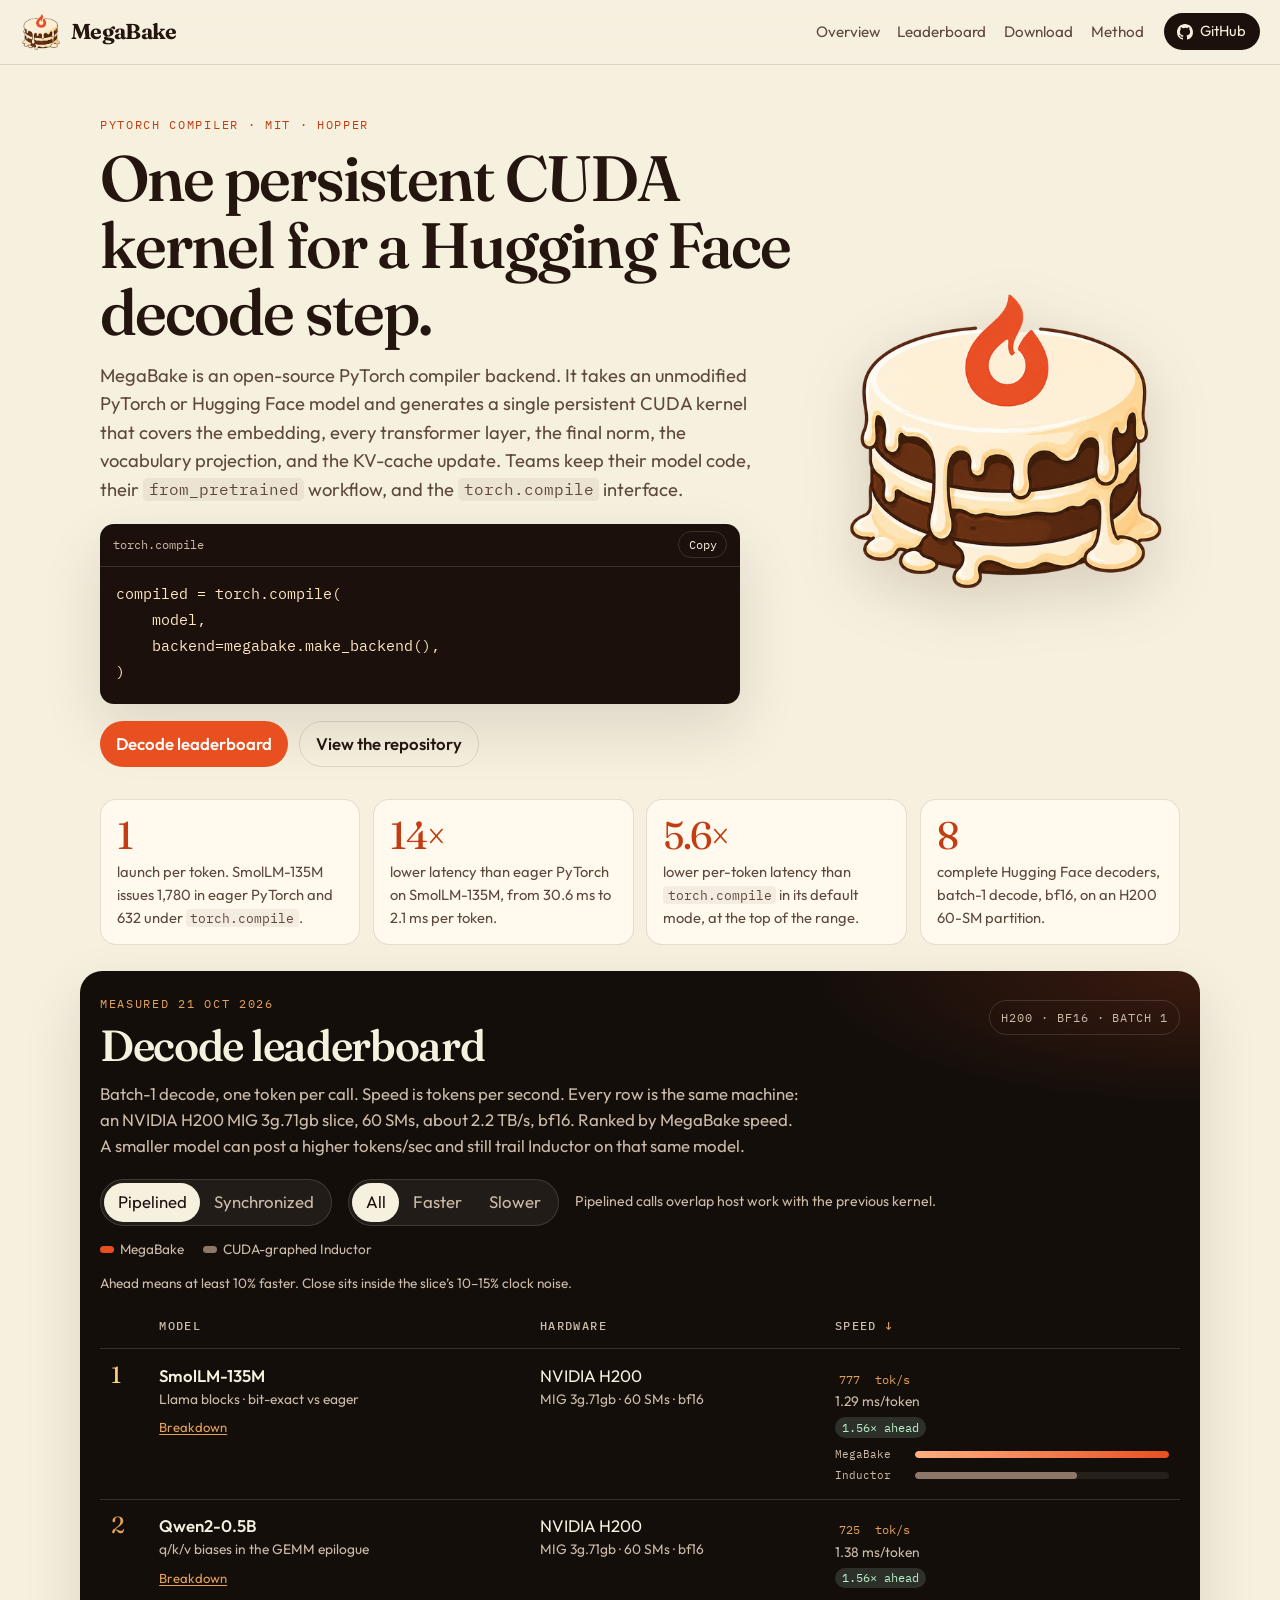
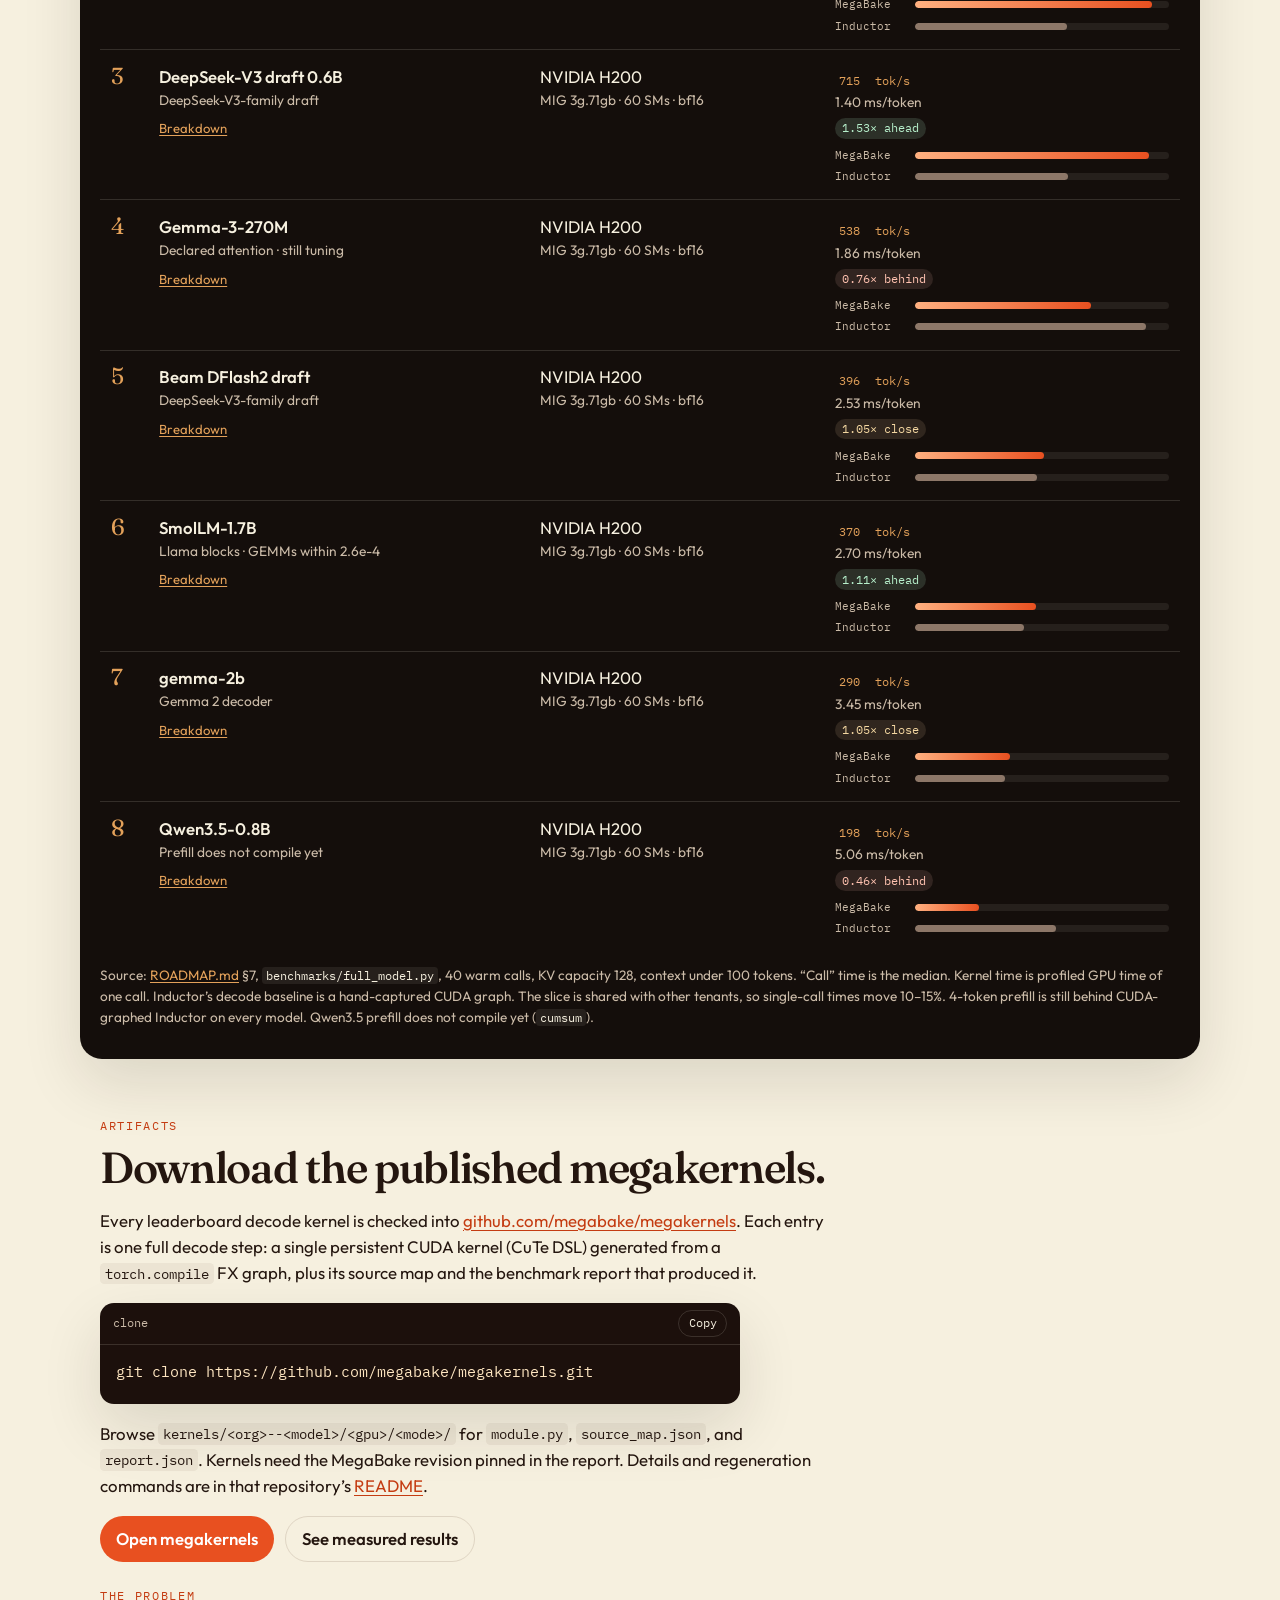
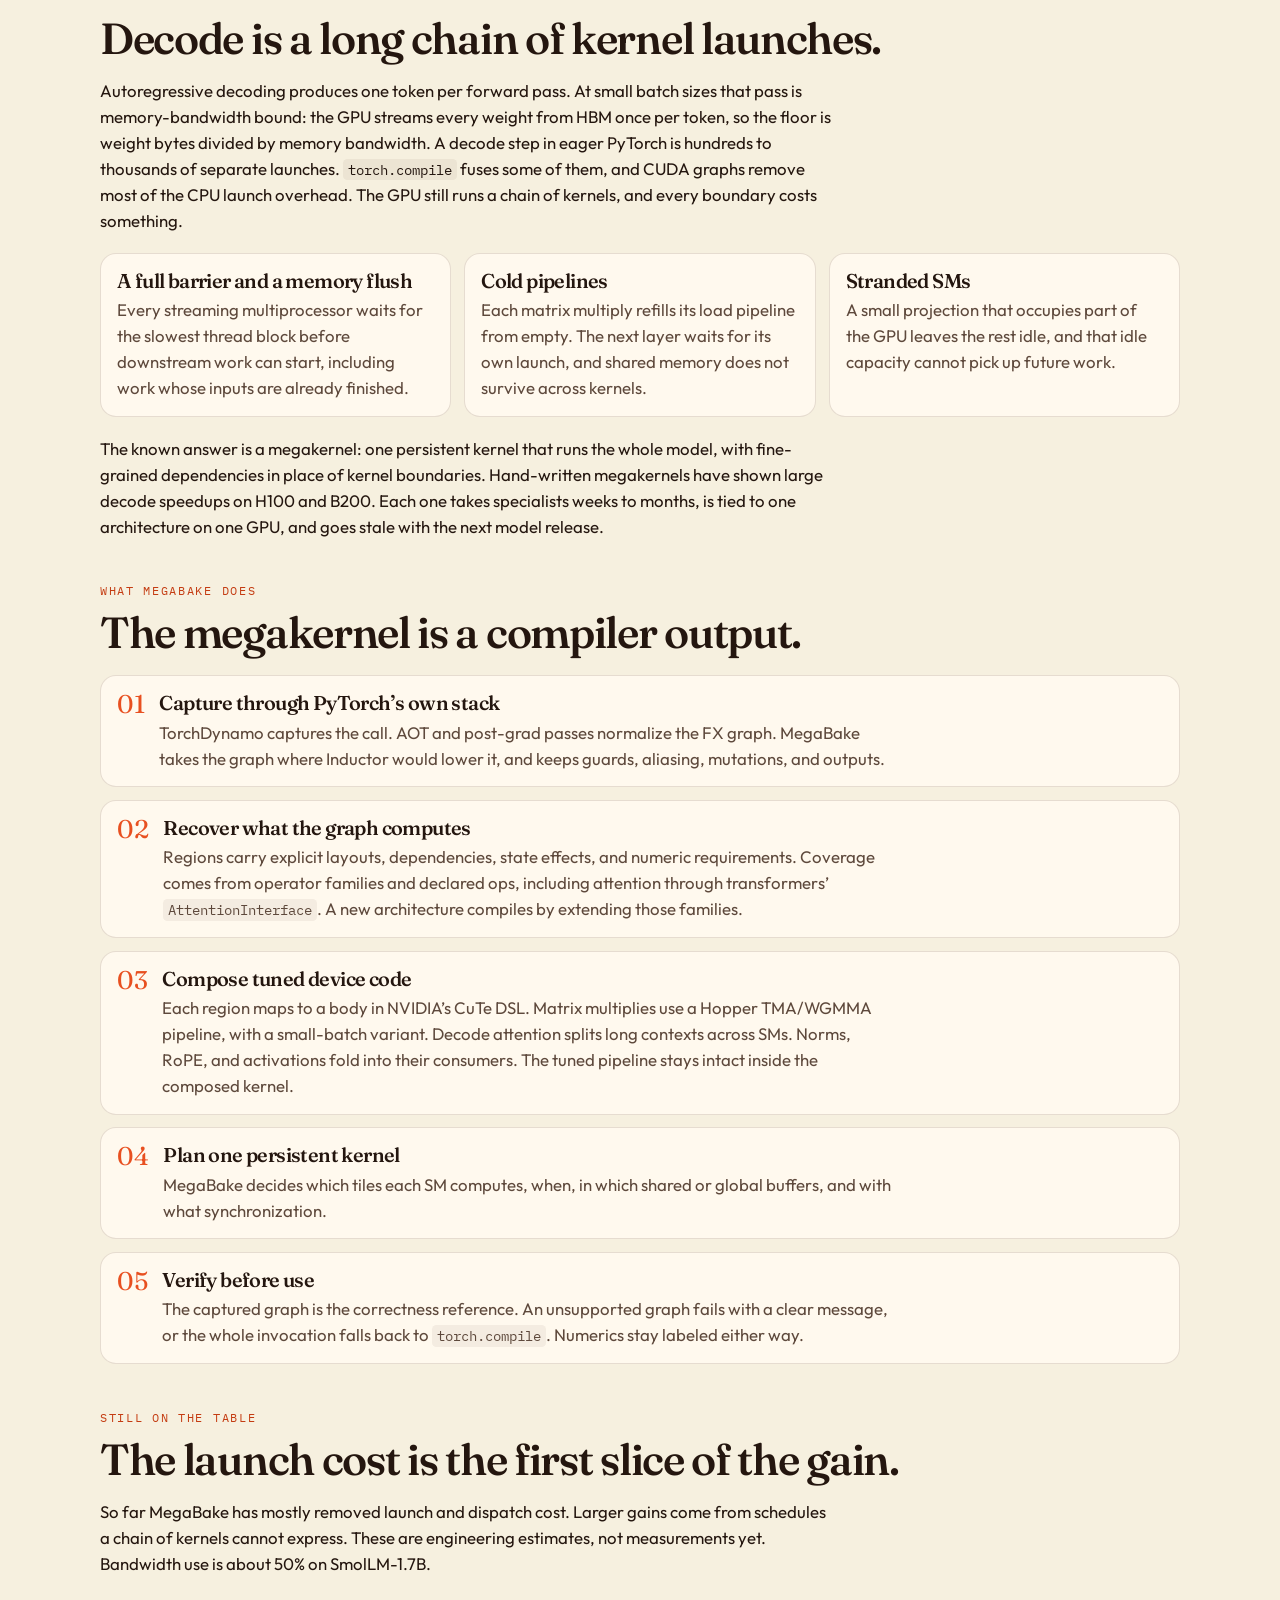
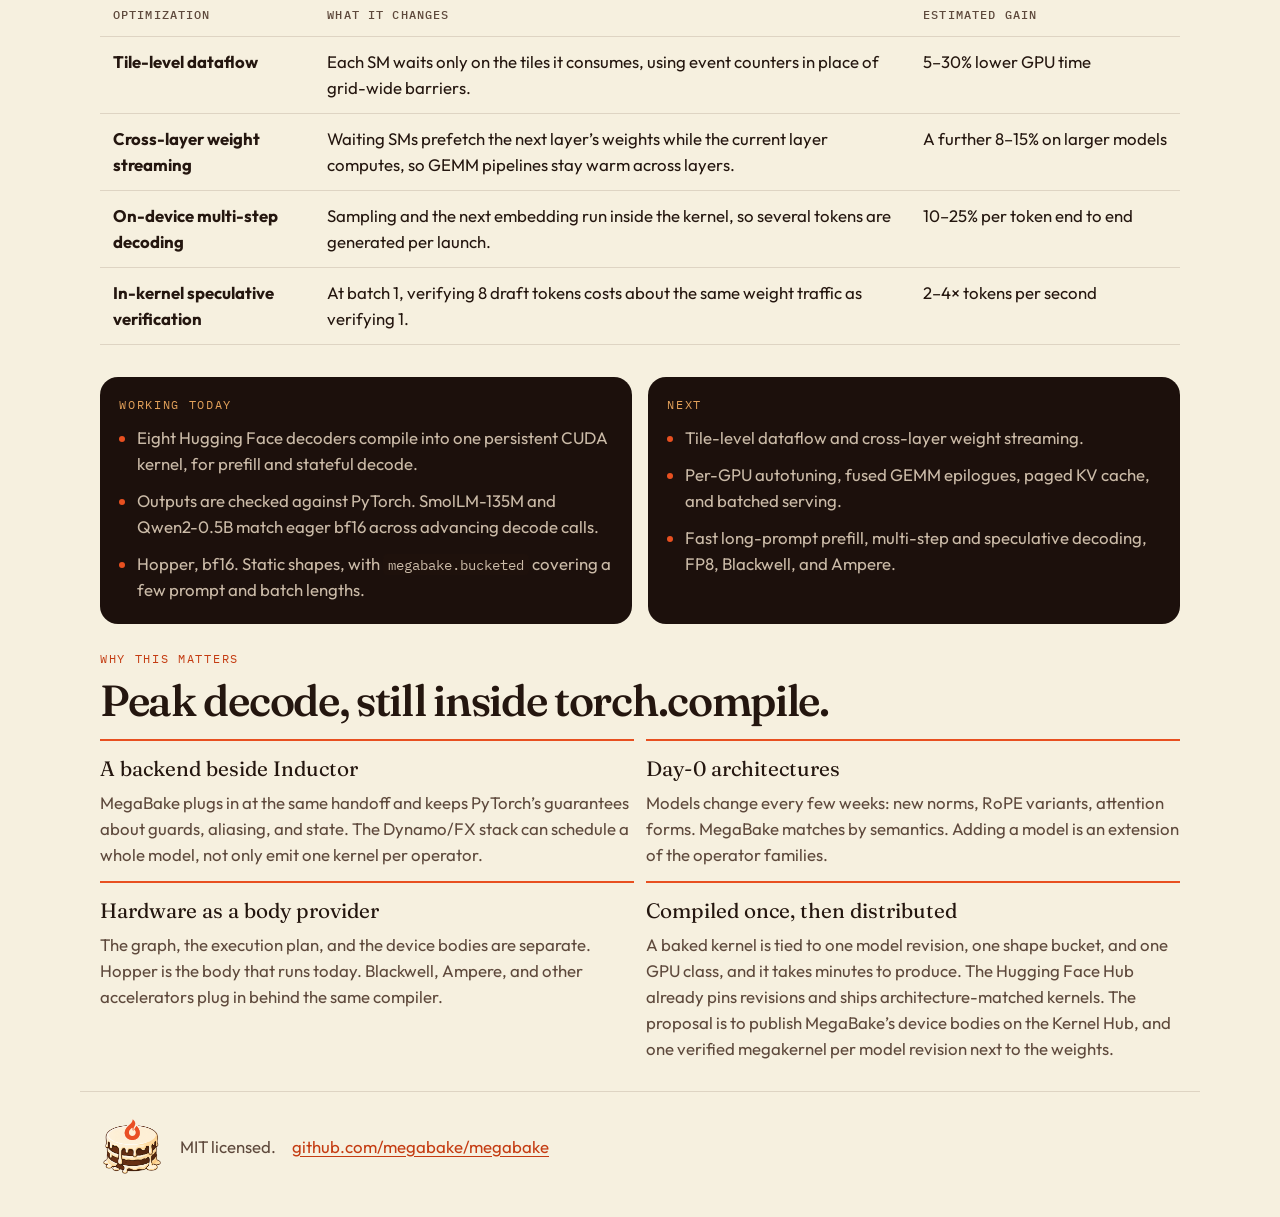
==== index.html @ 30c22b31 "Add the MegaBake site and decode leaderboard. Co-authored-by: Cursor <cursoragent@cursor.com>" ====
<!DOCTYPE html>
<html lang="en">
  <head>
    <meta charset="utf-8" />
    <meta name="viewport" content="width=device-width, initial-scale=1" />
    <title>MegaBake — one persistent CUDA kernel for Hugging Face decode</title>
    <meta
      name="description"
      content="MegaBake is an open-source PyTorch compiler backend. It turns an unmodified Hugging Face model into one persistent CUDA megakernel. Decode leaderboard from measured H200 results."
    />
    <meta name="theme-color" content="#1c100c" />
    <link rel="icon" href="assets/favicon.png" type="image/png" />
    <link rel="preconnect" href="https://fonts.googleapis.com" />
    <link rel="preconnect" href="https://fonts.gstatic.com" crossorigin />
    <link
      href="https://fonts.googleapis.com/css2?family=Fraunces:ital,opsz,wght@0,9..144,560;0,9..144,680;1,9..144,560&family=IBM+Plex+Mono:wght@400;500&family=Outfit:wght@400;500;600&display=swap"
      rel="stylesheet"
    />
    <link rel="stylesheet" href="css/site.css" />
  </head>
  <body>
    <a class="skip" href="#leaderboard">Skip to the leaderboard</a>
    <header class="site-header">
      <a class="brand" href="#top">
        <img src="assets/mark.png" alt="" width="48" height="45" />
        <span>MegaBake</span>
      </a>
      <nav class="nav" aria-label="Page">
        <a href="#pitch">Overview</a>
        <a href="#leaderboard">Leaderboard</a>
        <a href="#download">Download</a>
        <a href="#method">Method</a>
      </nav>
      <a class="github" href="https://github.com/megabake/megabake">
        <svg viewBox="0 0 16 16" aria-hidden="true">
          <path
            fill="currentColor"
            d="M8 0C3.58 0 0 3.58 0 8a8 8 0 0 0 5.47 7.59c.4.07.55-.17.55-.38 0-.19-.01-.82-.01-1.49-2.01.37-2.53-.49-2.69-.94-.09-.23-.48-.94-.82-1.13-.28-.15-.68-.52-.01-.53.63-.01 1.08.58 1.23.82.72 1.21 1.87.87 2.33.66.07-.52.28-.87.51-1.07-1.78-.2-3.64-.89-3.64-3.95 0-.87.31-1.59.82-2.15-.08-.2-.36-1.02.08-2.12 0 0 .67-.21 2.2.82a7.6 7.6 0 0 1 2-.27c.68 0 1.36.09 2 .27 1.53-1.04 2.2-.82 2.2-.82.44 1.1.16 1.92.08 2.12.51.56.82 1.27.82 2.15 0 3.07-1.87 3.75-3.65 3.95.29.25.54.73.54 1.48 0 1.07-.01 1.93-.01 2.2 0 .21.15.46.55.38A8.01 8.01 0 0 0 16 8c0-4.42-3.58-8-8-8Z"
          />
        </svg>
        GitHub
      </a>
    </header>

    <main id="top">
      <section class="hero">
        <div class="hero-copy">
          <p class="kicker">PyTorch compiler · MIT · Hopper</p>
          <h1>One persistent CUDA kernel for a Hugging Face decode step.</h1>
          <p class="dek" id="pitch">
            MegaBake is an open-source PyTorch compiler backend. It takes an
            unmodified PyTorch or Hugging Face model and generates a single
            persistent CUDA kernel that covers the embedding, every transformer
            layer, the final norm, the vocabulary projection, and the KV-cache
            update. Teams keep their model code, their
            <code>from_pretrained</code> workflow, and the
            <code>torch.compile</code> interface.
          </p>
          <div class="codeblock">
            <div class="codeblock-bar">
              <span>torch.compile</span>
              <button type="button" id="copy-code">Copy</button>
            </div>
            <pre><code>compiled = torch.compile(
    model,
    backend=megabake.make_backend(),
)</code></pre>
          </div>
          <div class="hero-actions">
            <a class="button primary" href="#leaderboard">Decode leaderboard</a>
            <a class="button ghost" href="https://github.com/megabake/megabake">View the repository</a>
          </div>
        </div>
        <figure class="hero-mark">
          <img src="assets/mark.png" alt="MegaBake mark: a layered cake with a flame on top" />
        </figure>
      </section>

      <section class="stats" aria-label="Headline results from the elevator pitch">
        <article>
          <p class="stat">1</p>
          <p>launch per token. SmolLM-135M issues 1,780 in eager PyTorch and 632 under <code>torch.compile</code>.</p>
        </article>
        <article>
          <p class="stat">14×</p>
          <p>lower latency than eager PyTorch on SmolLM-135M, from 30.6&nbsp;ms to 2.1&nbsp;ms per token.</p>
        </article>
        <article>
          <p class="stat">5.6×</p>
          <p>lower per-token latency than <code>torch.compile</code> in its default mode, at the top of the range.</p>
        </article>
        <article>
          <p class="stat">8</p>
          <p>complete Hugging Face decoders, batch-1 decode, bf16, on an H200 60-SM partition.</p>
        </article>
      </section>
      <section class="board-wrap" id="leaderboard">
        <div class="board">
          <div class="board-head">
            <div>
              <p class="kicker light">Measured 21 Oct 2026</p>
              <h2>Decode leaderboard</h2>
              <p class="board-intro">
                Batch-1 decode, one token per call. Speed is tokens per second.
                Every row is the same machine: an NVIDIA H200 MIG
                3g.71gb slice, 60 SMs, about 2.2&nbsp;TB/s, bf16.
                Ranked by MegaBake speed. A smaller model can post a higher
                tokens/sec and still trail Inductor on that same model.
              </p>
            </div>
            <p class="stamp">H200 · bf16 · batch 1</p>
          </div>

          <div class="toolbar">
            <div class="segment" role="group" aria-label="Which call time to rank">
              <span class="segment-thumb" aria-hidden="true"></span>
              <button type="button" data-measure="pipelined" aria-pressed="true">Pipelined</button>
              <button type="button" data-measure="synced" aria-pressed="false">Synchronized</button>
            </div>
            <div class="segment" role="group" aria-label="Filter models">
              <span class="segment-thumb" aria-hidden="true"></span>
              <button type="button" data-filter="all" aria-pressed="true">All</button>
              <button type="button" data-filter="ahead" aria-pressed="false">Faster</button>
              <button type="button" data-filter="behind" aria-pressed="false">Slower</button>
            </div>
            <p class="measure-note" id="measure-note">
              Pipelined calls overlap host work with the previous kernel.
            </p>
          </div>

          <div class="legend">
            <span><i class="swatch bake"></i> MegaBake</span>
            <span><i class="swatch base"></i> CUDA-graphed Inductor</span>
            <span class="legend-note">Ahead means at least 10% faster. Close sits inside the slice’s 10–15% clock noise.</span>
          </div>

          <div class="table-scroll">
            <table>
              <caption class="sr-only">
                MegaBake batch-1 decode speed by model on an NVIDIA H200 60-SM slice.
              </caption>
              <thead>
                <tr>
                  <th scope="col" class="col-rank"><span class="sr-only">Rank</span></th>
                  <th scope="col" aria-sort="none">
                    <button type="button" data-sort="model">Model</button>
                  </th>
                  <th scope="col">Hardware</th>
                  <th scope="col" aria-sort="descending">
                    <button type="button" data-sort="speed">Speed</button>
                  </th>
                </tr>
              </thead>
              <tbody id="board-body"></tbody>
            </table>
          </div>
          <p class="empty" id="empty-note" hidden>No models in this filter.</p>
          <p class="sr-only" id="live-status" aria-live="polite"></p>

          <footer class="board-foot">
            <p>
              Source:
              <a href="https://github.com/megabake/megabake/blob/main/ROADMAP.md">ROADMAP.md</a>
              §7, <code>benchmarks/full_model.py</code>, 40 warm calls, KV capacity 128,
              context under 100 tokens. “Call” time is the median. Kernel time is
              profiled GPU time of one call. Inductor’s decode baseline is a
              hand-captured CUDA graph. The slice is shared with other tenants,
              so single-call times move 10–15%. 4-token prefill is still behind
              CUDA-graphed Inductor on every model. Qwen3.5 prefill does not
              compile yet (<code>cumsum</code>).
            </p>
          </footer>
        </div>
      </section>

      <section class="prose" id="download">
        <p class="kicker">Artifacts</p>
        <h2>Download the published megakernels.</h2>
        <p>
          Every leaderboard decode kernel is checked into
          <a href="https://github.com/megabake/megakernels">github.com/megabake/megakernels</a>.
          Each entry is one full decode step: a single persistent CUDA kernel
          (CuTe DSL) generated from a <code>torch.compile</code> FX graph, plus
          its source map and the benchmark report that produced it.
        </p>
        <div class="codeblock">
          <div class="codeblock-bar">
            <span>clone</span>
            <button type="button" id="copy-clone">Copy</button>
          </div>
          <pre><code>git clone https://github.com/megabake/megakernels.git</code></pre>
        </div>
        <p>
          Browse
          <code>kernels/&lt;org&gt;--&lt;model&gt;/&lt;gpu&gt;/&lt;mode&gt;/</code>
          for <code>module.py</code>, <code>source_map.json</code>, and
          <code>report.json</code>. Kernels need the MegaBake revision pinned in
          the report. Details and regeneration commands are in that repository’s
          <a href="https://github.com/megabake/megakernels#readme">README</a>.
        </p>
        <div class="hero-actions">
          <a class="button primary" href="https://github.com/megabake/megakernels"
            >Open megakernels</a
          >
          <a
            class="button ghost"
            href="https://github.com/megabake/megakernels#results"
            >See measured results</a
          >
        </div>
      </section>

      <section class="prose" id="problem">
        <p class="kicker">The problem</p>
        <h2>Decode is a long chain of kernel launches.</h2>
        <p>
          Autoregressive decoding produces one token per forward pass. At small
          batch sizes that pass is memory-bandwidth bound: the GPU streams every
          weight from HBM once per token, so the floor is weight bytes divided
          by memory bandwidth. A decode step in eager PyTorch is hundreds to
          thousands of separate launches. <code>torch.compile</code> fuses some
          of them, and CUDA graphs remove most of the CPU launch overhead. The
          GPU still runs a chain of kernels, and every boundary costs something.
        </p>
        <ol class="costs">
          <li>
            <h3>A full barrier and a memory flush</h3>
            <p>Every streaming multiprocessor waits for the slowest thread block before downstream work can start, including work whose inputs are already finished.</p>
          </li>
          <li>
            <h3>Cold pipelines</h3>
            <p>Each matrix multiply refills its load pipeline from empty. The next layer waits for its own launch, and shared memory does not survive across kernels.</p>
          </li>
          <li>
            <h3>Stranded SMs</h3>
            <p>A small projection that occupies part of the GPU leaves the rest idle, and that idle capacity cannot pick up future work.</p>
          </li>
        </ol>
        <p>
          The known answer is a megakernel: one persistent kernel that runs the
          whole model, with fine-grained dependencies in place of kernel
          boundaries. Hand-written megakernels have shown large decode speedups
          on H100 and B200. Each one takes specialists weeks to months, is tied
          to one architecture on one GPU, and goes stale with the next model
          release.
        </p>
      </section>

      <section class="prose" id="method">
        <p class="kicker">What MegaBake does</p>
        <h2>The megakernel is a compiler output.</h2>
        <ol class="steps">
          <li>
            <h3>Capture through PyTorch’s own stack</h3>
            <p>TorchDynamo captures the call. AOT and post-grad passes normalize the FX graph. MegaBake takes the graph where Inductor would lower it, and keeps guards, aliasing, mutations, and outputs.</p>
          </li>
          <li>
            <h3>Recover what the graph computes</h3>
            <p>Regions carry explicit layouts, dependencies, state effects, and numeric requirements. Coverage comes from operator families and declared ops, including attention through transformers’ <code>AttentionInterface</code>. A new architecture compiles by extending those families.</p>
          </li>
          <li>
            <h3>Compose tuned device code</h3>
            <p>Each region maps to a body in NVIDIA’s CuTe DSL. Matrix multiplies use a Hopper TMA/WGMMA pipeline, with a small-batch variant. Decode attention splits long contexts across SMs. Norms, RoPE, and activations fold into their consumers. The tuned pipeline stays intact inside the composed kernel.</p>
          </li>
          <li>
            <h3>Plan one persistent kernel</h3>
            <p>MegaBake decides which tiles each SM computes, when, in which shared or global buffers, and with what synchronization.</p>
          </li>
          <li>
            <h3>Verify before use</h3>
            <p>The captured graph is the correctness reference. An unsupported graph fails with a clear message, or the whole invocation falls back to <code>torch.compile</code>. Numerics stay labeled either way.</p>
          </li>
        </ol>
      </section>

      <section class="prose" id="headroom">
        <p class="kicker">Still on the table</p>
        <h2>The launch cost is the first slice of the gain.</h2>
        <p>
          So far MegaBake has mostly removed launch and dispatch cost. Larger
          gains come from schedules a chain of kernels cannot express. These
          are engineering estimates, not measurements yet. Bandwidth use is
          about 50% on SmolLM-1.7B.
        </p>
        <div class="table-scroll light-scroll">
          <table class="plain">
            <thead>
              <tr>
                <th scope="col">Optimization</th>
                <th scope="col">What it changes</th>
                <th scope="col">Estimated gain</th>
              </tr>
            </thead>
            <tbody>
              <tr>
                <th scope="row">Tile-level dataflow</th>
                <td>Each SM waits only on the tiles it consumes, using event counters in place of grid-wide barriers.</td>
                <td>5–30% lower GPU time</td>
              </tr>
              <tr>
                <th scope="row">Cross-layer weight streaming</th>
                <td>Waiting SMs prefetch the next layer’s weights while the current layer computes, so GEMM pipelines stay warm across layers.</td>
                <td>A further 8–15% on larger models</td>
              </tr>
              <tr>
                <th scope="row">On-device multi-step decoding</th>
                <td>Sampling and the next embedding run inside the kernel, so several tokens are generated per launch.</td>
                <td>10–25% per token end to end</td>
              </tr>
              <tr>
                <th scope="row">In-kernel speculative verification</th>
                <td>At batch 1, verifying 8 draft tokens costs about the same weight traffic as verifying 1.</td>
                <td>2–4× tokens per second</td>
              </tr>
            </tbody>
          </table>
        </div>
      </section>

      <section class="split">
        <div>
          <p class="kicker">Working today</p>
          <ul>
            <li>Eight Hugging Face decoders compile into one persistent CUDA kernel, for prefill and stateful decode.</li>
            <li>Outputs are checked against PyTorch. SmolLM-135M and Qwen2-0.5B match eager bf16 across advancing decode calls.</li>
            <li>Hopper, bf16. Static shapes, with <code>megabake.bucketed</code> covering a few prompt and batch lengths.</li>
          </ul>
        </div>
        <div>
          <p class="kicker">Next</p>
          <ul>
            <li>Tile-level dataflow and cross-layer weight streaming.</li>
            <li>Per-GPU autotuning, fused GEMM epilogues, paged KV cache, and batched serving.</li>
            <li>Fast long-prompt prefill, multi-step and speculative decoding, FP8, Blackwell, and Ampere.</li>
          </ul>
        </div>
      </section>

      <section class="prose" id="why">
        <p class="kicker">Why this matters</p>
        <h2>Peak decode, still inside torch.compile.</h2>
        <dl class="why">
          <div>
            <dt>A backend beside Inductor</dt>
            <dd>MegaBake plugs in at the same handoff and keeps PyTorch’s guarantees about guards, aliasing, and state. The Dynamo/FX stack can schedule a whole model, not only emit one kernel per operator.</dd>
          </div>
          <div>
            <dt>Day-0 architectures</dt>
            <dd>Models change every few weeks: new norms, RoPE variants, attention forms. MegaBake matches by semantics. Adding a model is an extension of the operator families.</dd>
          </div>
          <div>
            <dt>Hardware as a body provider</dt>
            <dd>The graph, the execution plan, and the device bodies are separate. Hopper is the body that runs today. Blackwell, Ampere, and other accelerators plug in behind the same compiler.</dd>
          </div>
          <div>
            <dt>Compiled once, then distributed</dt>
            <dd>A baked kernel is tied to one model revision, one shape bucket, and one GPU class, and it takes minutes to produce. The Hugging Face Hub already pins revisions and ships architecture-matched kernels. The proposal is to publish MegaBake’s device bodies on the Kernel Hub, and one verified megakernel per model revision next to the weights.</dd>
          </div>
        </dl>
      </section>

    </main>

    <footer class="site-footer">
      <img src="assets/mark.png" alt="" width="72" height="68" />
      <p>MIT licensed.</p>
      <p>
        <a href="https://github.com/megabake/megabake">github.com/megabake/megabake</a>
      </p>
    </footer>

    <script src="js/board.js"></script>
  </body>
</html>
---- css/site.css ----
:root {
  --ink: #24160f;
  --ink-soft: #5e493c;
  --cream: #f6f0df;
  --cream-2: #fff9ee;
  --flame: #e85020;
  --flame-deep: #c43c12;
  --caramel: #e3a15a;
  --cake: #4e2a16;
  --cake-deep: #1c100c;
  --line: rgba(78, 42, 22, 0.14);
  --board: #140e0b;
  --board-ink: #f6f0df;
  --board-dim: #cbbba8;
  --board-line: rgba(246, 240, 223, 0.14);
  --win: #b7f0cc;
  --loss: #ffc2b0;
  --close: #f3d7a1;
  --sans: "Outfit", "Avenir Next", "Segoe UI", sans-serif;
  --serif: "Fraunces", "Iowan Old Style", Georgia, serif;
  --mono: "IBM Plex Mono", ui-monospace, "SFMono-Regular", monospace;
  --shadow: 0 24px 60px rgba(36, 22, 15, 0.12);
  --max: 1120px;
  --header-offset: 4.25rem;
}

* { box-sizing: border-box; }
[hidden] { display: none !important; }
html { scroll-behavior: smooth; }
body {
  margin: 0;
  background:
    radial-gradient(900px 420px at 100% -10%, rgba(232, 80, 32, 0.08), transparent 60%),
    var(--cream);
  color: var(--ink);
  font-family: var(--sans);
  font-size: 1.05rem;
  font-weight: 400;
  line-height: 1.55;
  text-rendering: optimizeLegibility;
}
img { max-width: 100%; height: auto; display: block; }
a { color: var(--flame-deep); text-underline-offset: 0.16em; }
a:hover { color: var(--flame); }
code {
  font-family: var(--mono);
  font-size: 0.86em;
  background: rgba(78, 42, 22, 0.06);
  padding: 0.08em 0.35em;
  border-radius: 0.3em;
}
:focus-visible {
  outline: 2px solid var(--flame);
  outline-offset: 3px;
}
.sr-only {
  position: absolute;
  width: 1px;
  height: 1px;
  padding: 0;
  margin: -1px;
  overflow: hidden;
  clip: rect(0, 0, 0, 0);
  border: 0;
}
.skip {
  position: absolute;
  left: 1rem;
  top: -4rem;
  background: var(--cake-deep);
  color: var(--cream);
  padding: 0.6rem 0.9rem;
  z-index: 10;
}
.skip:focus { top: 0.6rem; color: var(--cream); }

.site-header {
  position: sticky;
  top: 0;
  z-index: 5;
  display: flex;
  align-items: center;
  gap: 1.25rem;
  padding: 0.75rem 1.25rem;
  background: rgba(246, 240, 223, 0.9);
  backdrop-filter: blur(12px);
  border-bottom: 1px solid var(--line);
}
.brand {
  display: flex;
  align-items: center;
  gap: 0.55rem;
  color: var(--ink);
  text-decoration: none;
  font-family: var(--serif);
  font-weight: 680;
  font-size: 1.35rem;
  letter-spacing: -0.03em;
}
.brand img { width: 42px; height: auto; }
.nav {
  display: flex;
  gap: 1.1rem;
  margin-left: auto;
}
.nav a {
  color: var(--ink-soft);
  text-decoration: none;
  font-size: 0.95rem;
  transition: color 0.2s ease;
}
.nav a:hover { color: var(--ink); }
.github {
  display: inline-flex;
  align-items: center;
  gap: 0.45rem;
  background: var(--cake-deep);
  color: var(--cream);
  text-decoration: none;
  border-radius: 999px;
  padding: 0.45rem 0.85rem;
  font-size: 0.92rem;
}
.github svg { width: 16px; height: 16px; }
.github { transition: background 0.2s ease, color 0.2s ease; }
.github:hover { background: var(--flame-deep); color: white; }

.hero {
  max-width: var(--max);
  margin: 0 auto;
  padding: 3.2rem 1.25rem 1.5rem;
  display: grid;
  grid-template-columns: minmax(0, 1.4fr) minmax(220px, 0.7fr);
  gap: 2rem;
  align-items: center;
}
.hero > * { min-width: 0; }
#leaderboard, #pitch, #download, #method, #problem, #why, #headroom {
  scroll-margin-top: var(--header-offset);
}
.kicker {
  margin: 0 0 0.6rem;
  font-family: var(--mono);
  font-size: 0.75rem;
  letter-spacing: 0.14em;
  text-transform: uppercase;
  color: var(--flame-deep);
}
.kicker.light { color: var(--caramel); }
h1, h2, h3 { font-family: var(--serif); font-weight: 560; letter-spacing: -0.03em; line-height: 1.05; }
h1 { font-size: clamp(2.5rem, 5vw, 4.4rem); margin: 0 0 1rem; }
h2 { font-size: clamp(2rem, 3.4vw, 3rem); margin: 0 0 0.8rem; }
h3 { font-size: 1.25rem; margin: 0 0 0.35rem; }
.dek { font-size: 1.15rem; color: var(--ink-soft); margin: 0 0 1.25rem; max-width: 42rem; }
.hero-mark img { width: min(100%, 360px); margin-inline: auto; filter: drop-shadow(0 18px 30px rgba(78, 42, 22, 0.18)); }
.hero-mark { margin: 0; }

.codeblock {
  background: var(--cake-deep);
  color: var(--cream);
  border-radius: 14px;
  overflow: hidden;
  box-shadow: var(--shadow);
  max-width: 40rem;
}
.codeblock-bar {
  display: flex;
  justify-content: space-between;
  align-items: center;
  padding: 0.45rem 0.8rem;
  color: var(--board-dim);
  font-family: var(--mono);
  font-size: 0.75rem;
  border-bottom: 1px solid var(--board-line);
}
.codeblock button {
  background: transparent;
  color: var(--cream);
  border: 1px solid var(--board-line);
  border-radius: 999px;
  padding: 0.2rem 0.6rem;
  font: inherit;
  cursor: pointer;
}
.codeblock button:hover { border-color: var(--caramel); color: var(--caramel); }
.codeblock pre { margin: 0; padding: 0.95rem 1rem 1.1rem; overflow-x: auto; }
.codeblock code {
  background: none;
  color: #ffe7c2;
  padding: 0;
  font-size: 0.92rem;
}
.hero-actions { display: flex; flex-wrap: wrap; gap: 0.7rem; margin-top: 1.1rem; }
.button {
  display: inline-flex;
  align-items: center;
  min-height: 44px;
  padding: 0.55rem 1rem;
  border-radius: 999px;
  text-decoration: none;
  font-weight: 560;
}
.button { transition: background 0.2s ease, border-color 0.2s ease, color 0.2s ease; }
.button.primary { background: var(--flame); color: white; }
.button.primary:hover { background: var(--flame-deep); color: white; }
.button.ghost { border: 1px solid var(--line); color: var(--ink); }
.button.ghost:hover { border-color: var(--cake); color: var(--ink); }

.stats {
  max-width: var(--max);
  margin: 0.5rem auto 0;
  padding: 0 1.25rem;
  display: grid;
  grid-template-columns: repeat(4, 1fr);
  gap: 0.8rem;
}
.stats article {
  background: var(--cream-2);
  border: 1px solid var(--line);
  border-radius: 16px;
  padding: 1rem 1rem 0.9rem;
}
.stat {
  font-family: var(--serif);
  font-size: 2.4rem;
  margin: 0;
  color: var(--flame-deep);
  letter-spacing: -0.04em;
  line-height: 1;
}
.stats p:last-child { margin: 0.45rem 0 0; color: var(--ink-soft); font-size: 0.92rem; }

.board-wrap { padding: 1.6rem 1.25rem 2.4rem; }
.board {
  max-width: var(--max);
  margin: 0 auto;
  background:
    radial-gradient(700px 240px at 100% 0%, rgba(232, 80, 32, 0.18), transparent 55%),
    var(--board);
  color: var(--board-ink);
  border-radius: 22px;
  padding: 1.5rem 1.25rem 1.1rem;
  box-shadow: var(--shadow);
}
.board-head {
  display: flex;
  justify-content: space-between;
  gap: 1rem;
  align-items: flex-start;
}
.board h2 { color: var(--cream); }
.board-intro { margin: 0; max-width: 44rem; color: var(--board-dim); }
.stamp {
  margin: 0.35rem 0 0;
  flex: none;
  border: 1px solid var(--board-line);
  color: var(--board-dim);
  font-family: var(--mono);
  font-size: 0.72rem;
  letter-spacing: 0.08em;
  text-transform: uppercase;
  padding: 0.45rem 0.7rem;
  border-radius: 999px;
}
.toolbar {
  display: flex;
  flex-wrap: wrap;
  gap: 0.7rem 1rem;
  align-items: center;
  margin: 1.2rem 0 0.8rem;
}
.segment {
  position: relative;
  display: inline-flex;
  background: rgba(246, 240, 223, 0.06);
  border: 1px solid var(--board-line);
  border-radius: 999px;
  padding: 0.2rem;
  isolation: isolate;
}
.segment-thumb {
  position: absolute;
  z-index: 0;
  top: 0.2rem;
  left: 0;
  height: calc(100% - 0.4rem);
  border-radius: 999px;
  background: var(--cream);
  pointer-events: none;
  transition: none;
}
.segment-thumb.is-ready {
  transition:
    transform 0.32s cubic-bezier(0.22, 1, 0.36, 1),
    width 0.32s cubic-bezier(0.22, 1, 0.36, 1);
}
.segment button, .col-sort {
  position: relative;
  z-index: 1;
  appearance: none;
  background: transparent;
  border: 0;
  color: var(--board-dim);
  font: inherit;
  cursor: pointer;
  border-radius: 999px;
  padding: 0.4rem 0.85rem;
  min-height: 36px;
  transition: color 0.22s ease;
}
.segment button[aria-pressed="true"] {
  color: var(--cake-deep);
}
.measure-note {
  margin: 0;
  color: var(--board-dim);
  font-size: 0.88rem;
  transition: opacity 0.2s ease;
}
.legend {
  display: flex;
  flex-wrap: wrap;
  gap: 0.8rem 1.2rem;
  align-items: center;
  color: var(--board-dim);
  font-size: 0.85rem;
  margin-bottom: 0.6rem;
}
.legend span { display: inline-flex; align-items: center; gap: 0.4rem; }
.legend-note { flex-basis: 100%; }
.swatch { width: 0.85rem; height: 0.45rem; border-radius: 99px; display: inline-block; }
.swatch.bake { background: var(--flame); }
.swatch.base { background: #8d7768; }

.table-scroll { overflow-x: auto; max-width: 100%; }
table { width: 100%; border-collapse: collapse; }
.board th, .board td {
  text-align: left;
  vertical-align: top;
  padding: 0.85rem 0.7rem;
  border-top: 1px solid var(--board-line);
}
.board thead th {
  border-top: 0;
  font-family: var(--mono);
  font-size: 0.72rem;
  letter-spacing: 0.12em;
  text-transform: uppercase;
  color: var(--board-dim);
  font-weight: 500;
}
.board thead button {
  appearance: none;
  background: none;
  border: 0;
  color: inherit;
  font: inherit;
  letter-spacing: inherit;
  text-transform: inherit;
  cursor: pointer;
  padding: 0;
}
.board thead button:hover { color: var(--cream); }
.board thead th[aria-sort="descending"] button::after { content: " ↓"; color: var(--caramel); }
.board thead th[aria-sort="ascending"] button::after { content: " ↑"; color: var(--caramel); }
.col-rank { width: 3rem; }
.rank {
  font-family: var(--serif);
  font-size: 1.45rem;
  color: var(--caramel);
  line-height: 1;
}
.rank.gold { color: #ffd27a; }
.model-name { font-weight: 560; color: var(--cream); font-size: 1.05rem; }
.model-note, .hw-detail, .speed-meta { color: var(--board-dim); font-size: 0.86rem; }
.hw-name { color: var(--cream); }
.speed-num {
  font-family: var(--mono);
  font-variant-numeric: tabular-nums;
  font-size: 1.15rem;
  color: var(--cream);
}
.speed-num span { color: var(--caramel); font-size: 0.78rem; margin-left: 0.25rem; }
.chip {
  display: inline-block;
  margin-top: 0.25rem;
  border-radius: 999px;
  padding: 0.08rem 0.45rem;
  font-family: var(--mono);
  font-size: 0.72rem;
}
.chip.ahead { background: rgba(183, 240, 204, 0.15); color: var(--win); }
.chip.behind { background: rgba(255, 194, 176, 0.12); color: var(--loss); }
.chip.close { background: rgba(243, 215, 161, 0.12); color: var(--close); }
.bars { margin-top: 0.45rem; display: grid; gap: 0.28rem; min-width: 180px; }
.bar-row { display: grid; grid-template-columns: 4.6rem 1fr; gap: 0.4rem; align-items: center; }
.bar-row em { font-style: normal; font-family: var(--mono); font-size: 0.68rem; color: var(--board-dim); }
.track { height: 7px; background: rgba(246, 240, 223, 0.08); border-radius: 99px; overflow: hidden; }
.track i {
  display: block;
  height: 100%;
  width: 0;
  border-radius: inherit;
}
.board.is-live .track i {
  transition: width 0.45s cubic-bezier(0.22, 1, 0.36, 1);
}
.track .bake { background: linear-gradient(90deg, #ffb080, var(--flame)); }
.track .base { background: #8d7768; }
.more {
  margin-top: 0.45rem;
  background: none;
  border: 0;
  color: var(--caramel);
  font: inherit;
  font-size: 0.82rem;
  padding: 0;
  cursor: pointer;
  text-decoration: underline;
  text-underline-offset: 0.15em;
}
.breakdown td {
  padding-top: 0;
  padding-bottom: 0;
  border-top-color: transparent;
  background: transparent;
  color: var(--board-dim);
  font-size: 0.9rem;
  transition: background 0.28s ease, border-color 0.28s ease;
}
.breakdown.is-open td {
  padding-bottom: 0.9rem;
  border-top-color: var(--board-line);
  background: rgba(246, 240, 223, 0.04);
}
.breakdown-clip {
  display: grid;
  grid-template-rows: 0fr;
  transition: grid-template-rows 0.34s cubic-bezier(0.22, 1, 0.36, 1);
}
.breakdown.is-open .breakdown-clip { grid-template-rows: 1fr; }
.breakdown-clip > div { overflow: hidden; }
.breakdown-clip p { margin: 0.75rem 0 0.15rem; }
.breakdown dl {
  display: grid;
  grid-template-columns: repeat(3, minmax(0, 1fr));
  gap: 0.8rem;
  margin: 0;
}
.breakdown dt { font-family: var(--mono); font-size: 0.72rem; letter-spacing: 0.08em; text-transform: uppercase; }
.breakdown dd { margin: 0.2rem 0 0; color: var(--cream); font-variant-numeric: tabular-nums; }
.board-foot, .empty { color: var(--board-dim); font-size: 0.85rem; }
.board-foot a { color: var(--caramel); }
.board code { background: rgba(246, 240, 223, 0.08); color: var(--cream); }
.prose, .split {
  max-width: var(--max);
  margin: 0 auto;
  padding: 1.2rem 1.25rem 0.4rem;
}
.prose p { max-width: 46rem; }
.costs, .steps { list-style: none; padding: 0; margin: 1.2rem 0; display: grid; gap: 0.8rem; }
.costs { grid-template-columns: repeat(3, 1fr); }
.costs li, .steps li {
  background: var(--cream-2);
  border: 1px solid var(--line);
  border-radius: 16px;
  padding: 1rem 1rem 0.9rem;
}
.steps { counter-reset: step; }
.steps li { counter-increment: step; display: grid; grid-template-columns: auto 1fr; gap: 0.15rem 0.9rem; }
.steps li::before {
  content: counter(step, decimal-leading-zero);
  grid-row: span 2;
  font-family: var(--serif);
  font-size: 1.6rem;
  color: var(--flame);
  line-height: 1;
}
.steps h3, .steps p, .costs p { margin: 0; }
.costs p, .steps p { color: var(--ink-soft); margin-top: 0.25rem; }

.plain { min-width: 640px; }
.plain th, .plain td {
  text-align: left;
  vertical-align: top;
  padding: 0.75rem 0.8rem;
  border-bottom: 1px solid var(--line);
}
.plain thead th {
  font-family: var(--mono);
  font-size: 0.72rem;
  letter-spacing: 0.1em;
  text-transform: uppercase;
  color: var(--ink-soft);
  font-weight: 500;
}
.plain td:last-child, .plain th:last-child { white-space: nowrap; }
@media (max-width: 680px) {
  .plain { min-width: 0; }
  .plain thead { display: none; }
  .plain, .plain tbody, .plain tr, .plain th, .plain td { display: block; width: auto; }
  .plain tr { padding: 0.75rem 0; }
  .plain th, .plain td { border-bottom: 0; padding: 0.15rem 0; white-space: normal; }
  .plain td:last-child {
    margin-top: 0.35rem;
    font-family: var(--mono);
    font-size: 0.85rem;
    color: var(--flame-deep);
  }
}

.split {
  display: grid;
  grid-template-columns: 1fr 1fr;
  gap: 1rem;
  padding-top: 1.6rem;
}
.split div {
  background: var(--cake-deep);
  color: var(--cream);
  border-radius: 18px;
  padding: 1.2rem 1.2rem 0.6rem;
}
.split .kicker { color: var(--caramel); }
.split ul { margin: 0; padding-left: 1.1rem; }
.split li { margin: 0 0 0.7rem; color: var(--board-dim); }
.split li::marker { color: var(--flame); }

.why { display: grid; grid-template-columns: 1fr 1fr; gap: 0.8rem; margin: 1rem 0 0.4rem; }
.why div {
  border-top: 2px solid var(--flame);
  padding-top: 0.7rem;
}
.why dt { font-family: var(--serif); font-size: 1.3rem; }
.why dd { margin: 0.35rem 0 0; color: var(--ink-soft); }

.site-footer {
  max-width: var(--max);
  margin: 1rem auto 0;
  padding: 1.5rem 1.25rem 2.5rem;
  display: flex;
  align-items: center;
  gap: 1rem;
  color: var(--ink-soft);
  border-top: 1px solid var(--line);
}
.site-footer p { min-width: 0; }
.site-footer a { overflow-wrap: anywhere; }
.site-footer img { width: 64px; }
.site-footer p { margin: 0.15rem 0; }

@media (max-width: 900px) {
  :root { --header-offset: 6.75rem; }
  .hero, .stats, .costs, .split, .why { grid-template-columns: 1fr 1fr; }
  .hero { grid-template-columns: 1fr; }
  .hero-mark { order: -1; }
  .hero-mark img { width: 180px; margin-left: 0; }
  .site-header { flex-wrap: wrap; row-gap: 0.35rem; }
  .nav {
    order: 3;
    width: 100%;
    margin-left: 0;
    gap: 0.9rem;
    overflow-x: auto;
  }
  .breakdown dl { grid-template-columns: 1fr; }
}
@media (max-width: 680px) {
  .stats, .costs, .split, .why { grid-template-columns: 1fr; }
  .stamp { display: none; }
  .board { padding: 1.1rem 0.8rem; }
  .board thead { display: none; }
  .board table, .board tbody, .board tr, .board td { display: block; width: 100%; }
  .board tr { border-top: 1px solid var(--board-line); padding: 0.35rem 0 0.7rem; }
  .board td { border-top: 0; padding: 0.25rem 0.2rem; }
  .board td::before {
    content: attr(data-label);
    display: block;
    font-family: var(--mono);
    font-size: 0.68rem;
    letter-spacing: 0.12em;
    text-transform: uppercase;
    color: var(--board-dim);
    margin-bottom: 0.15rem;
  }
  .col-rank-cell::before { display: none; }
  .breakdown td::before { display: none; }
  .breakdown:not(.is-open) { border-top-color: transparent; padding: 0; }
  .site-footer { align-items: flex-start; }
}
@media (prefers-reduced-motion: reduce) {
  html { scroll-behavior: auto; }
  .segment-thumb,
  .segment-thumb.is-ready,
  .board.is-live .track i,
  .breakdown-clip,
  .measure-note,
  .segment button,
  .button,
  .github,
  .nav a {
    transition: none;
  }
}
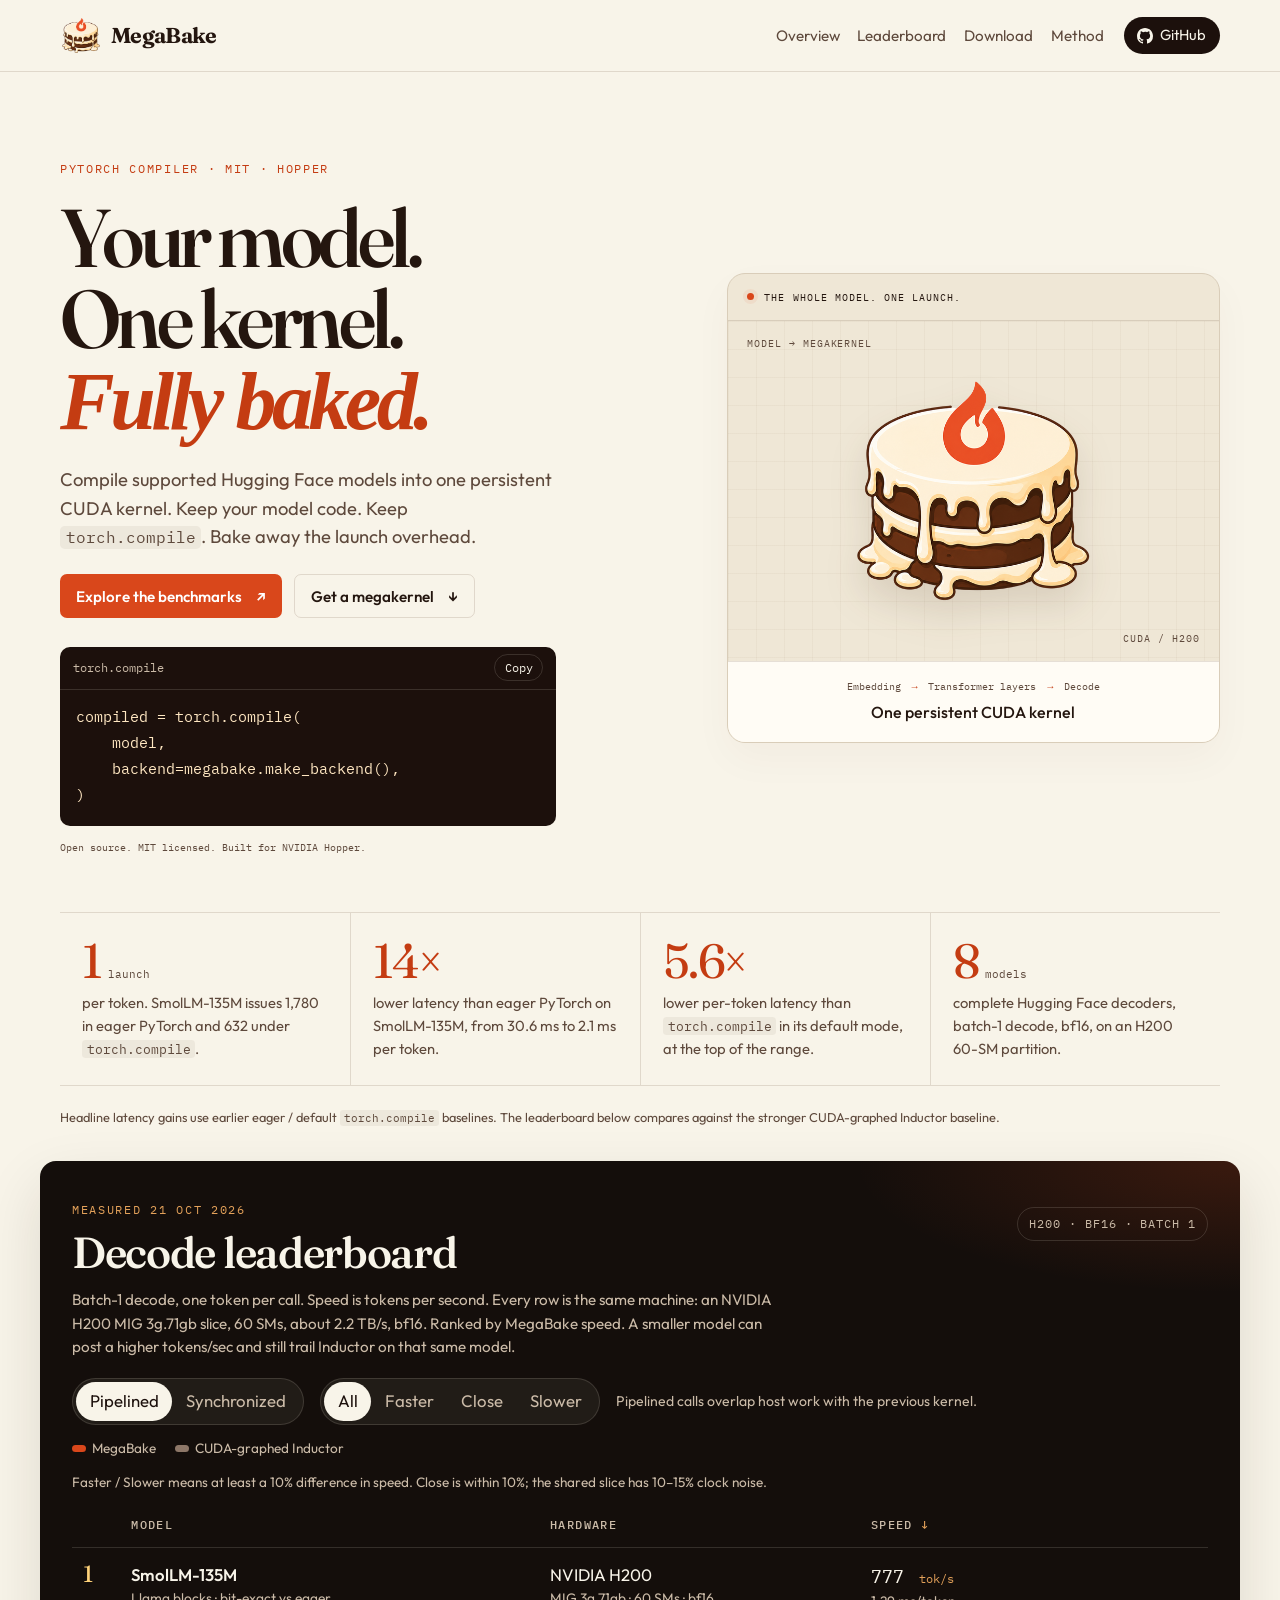
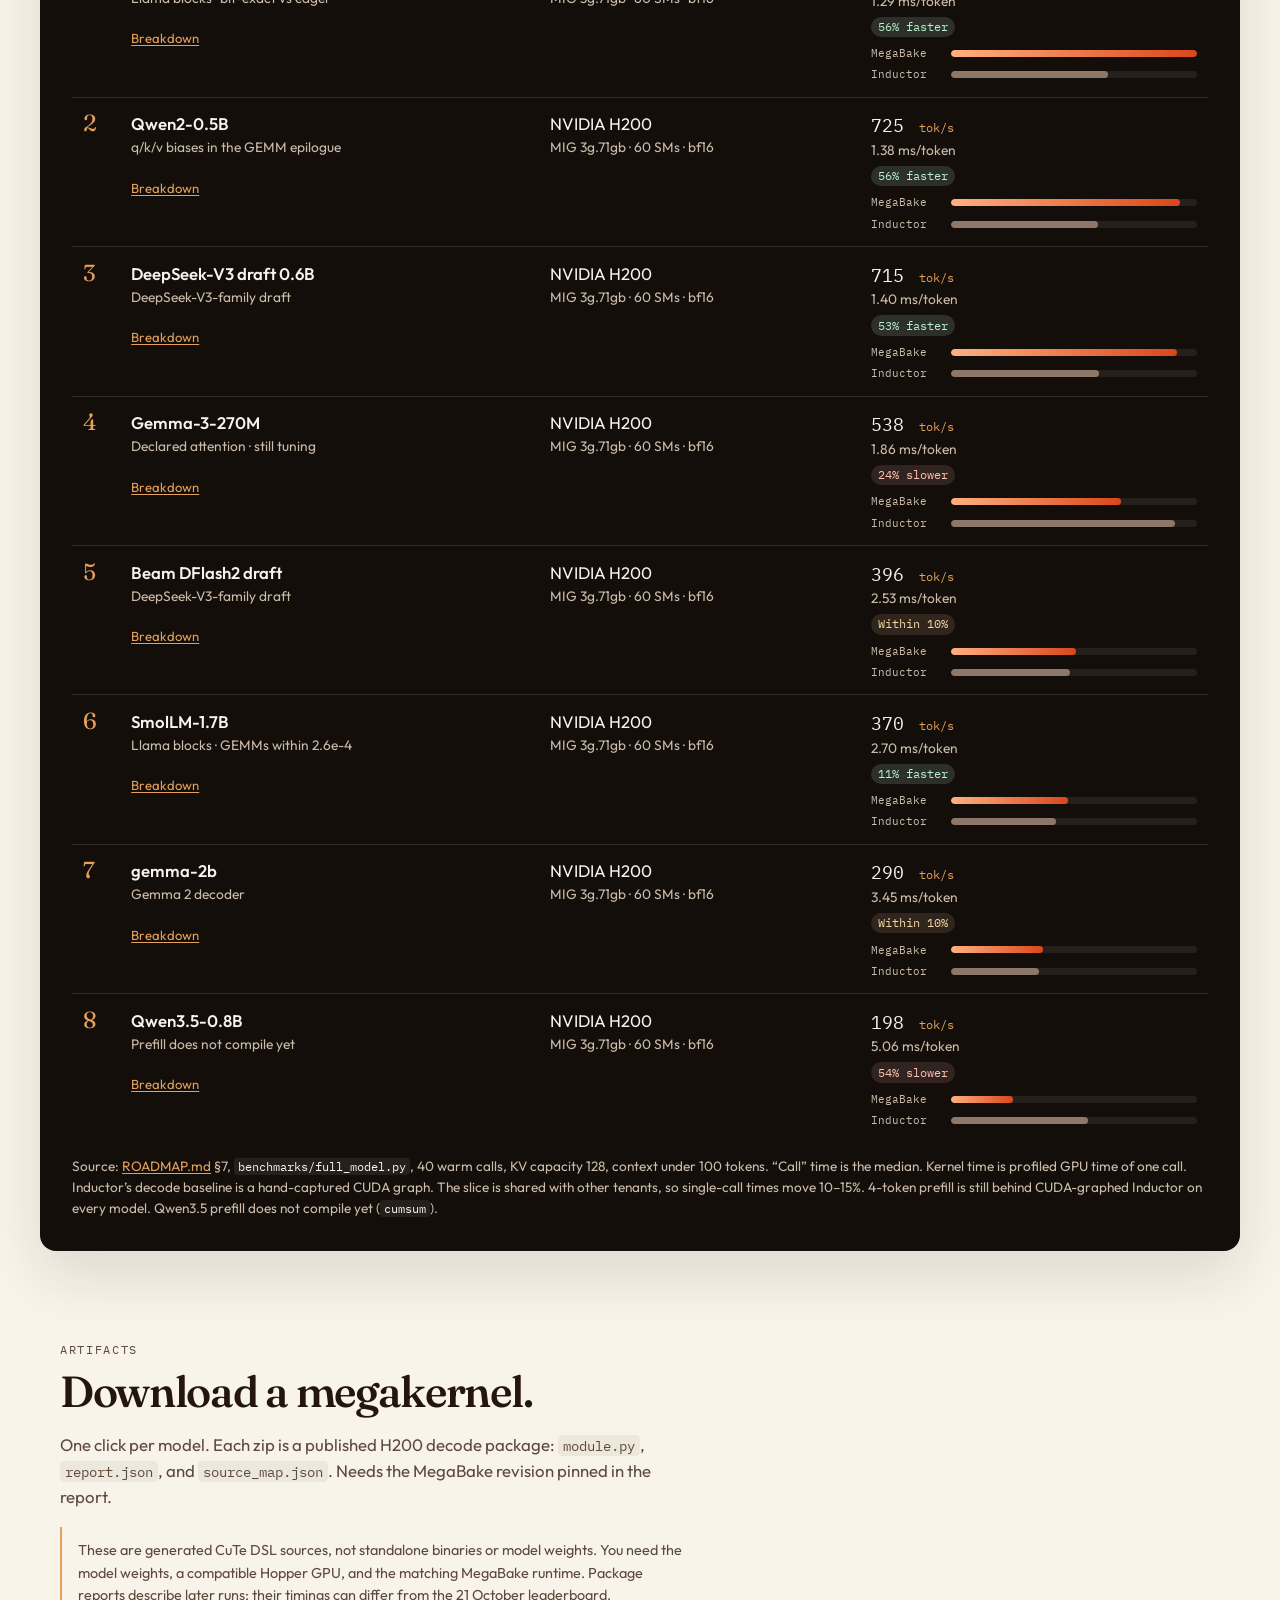
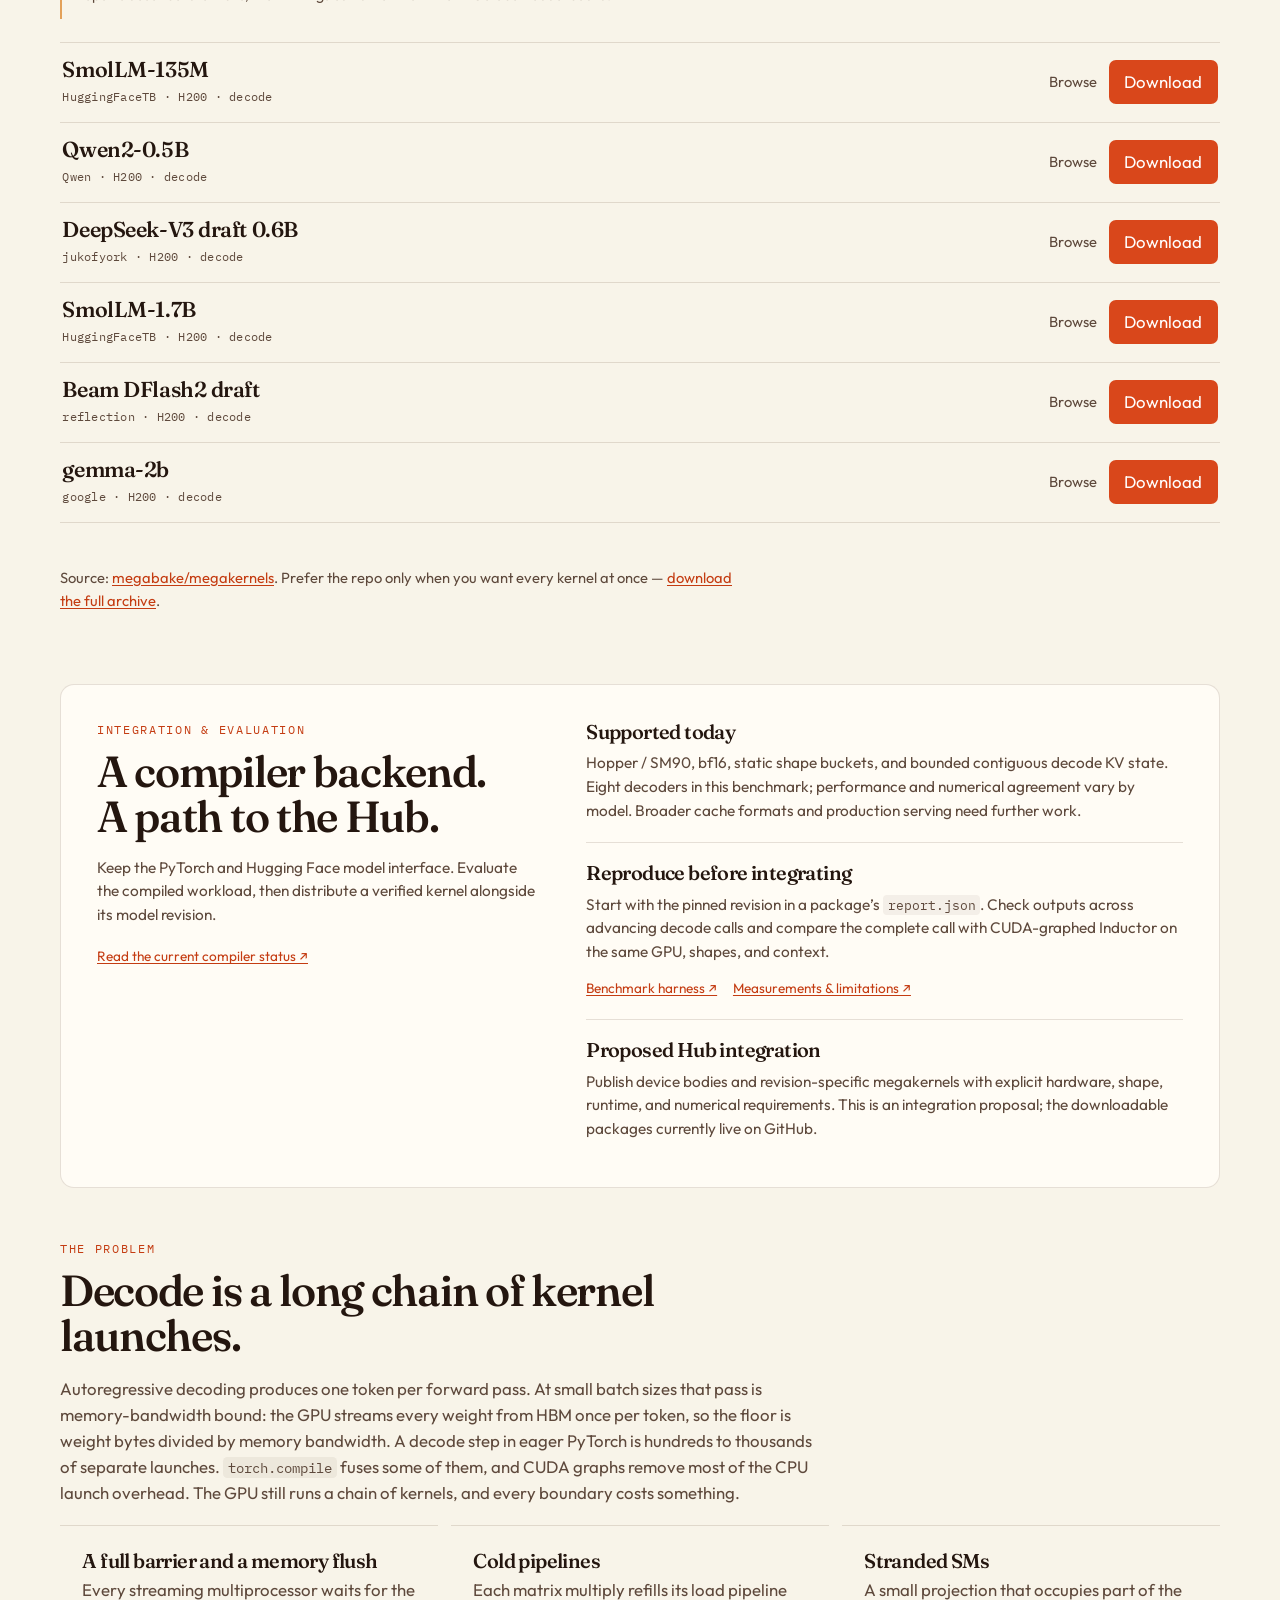
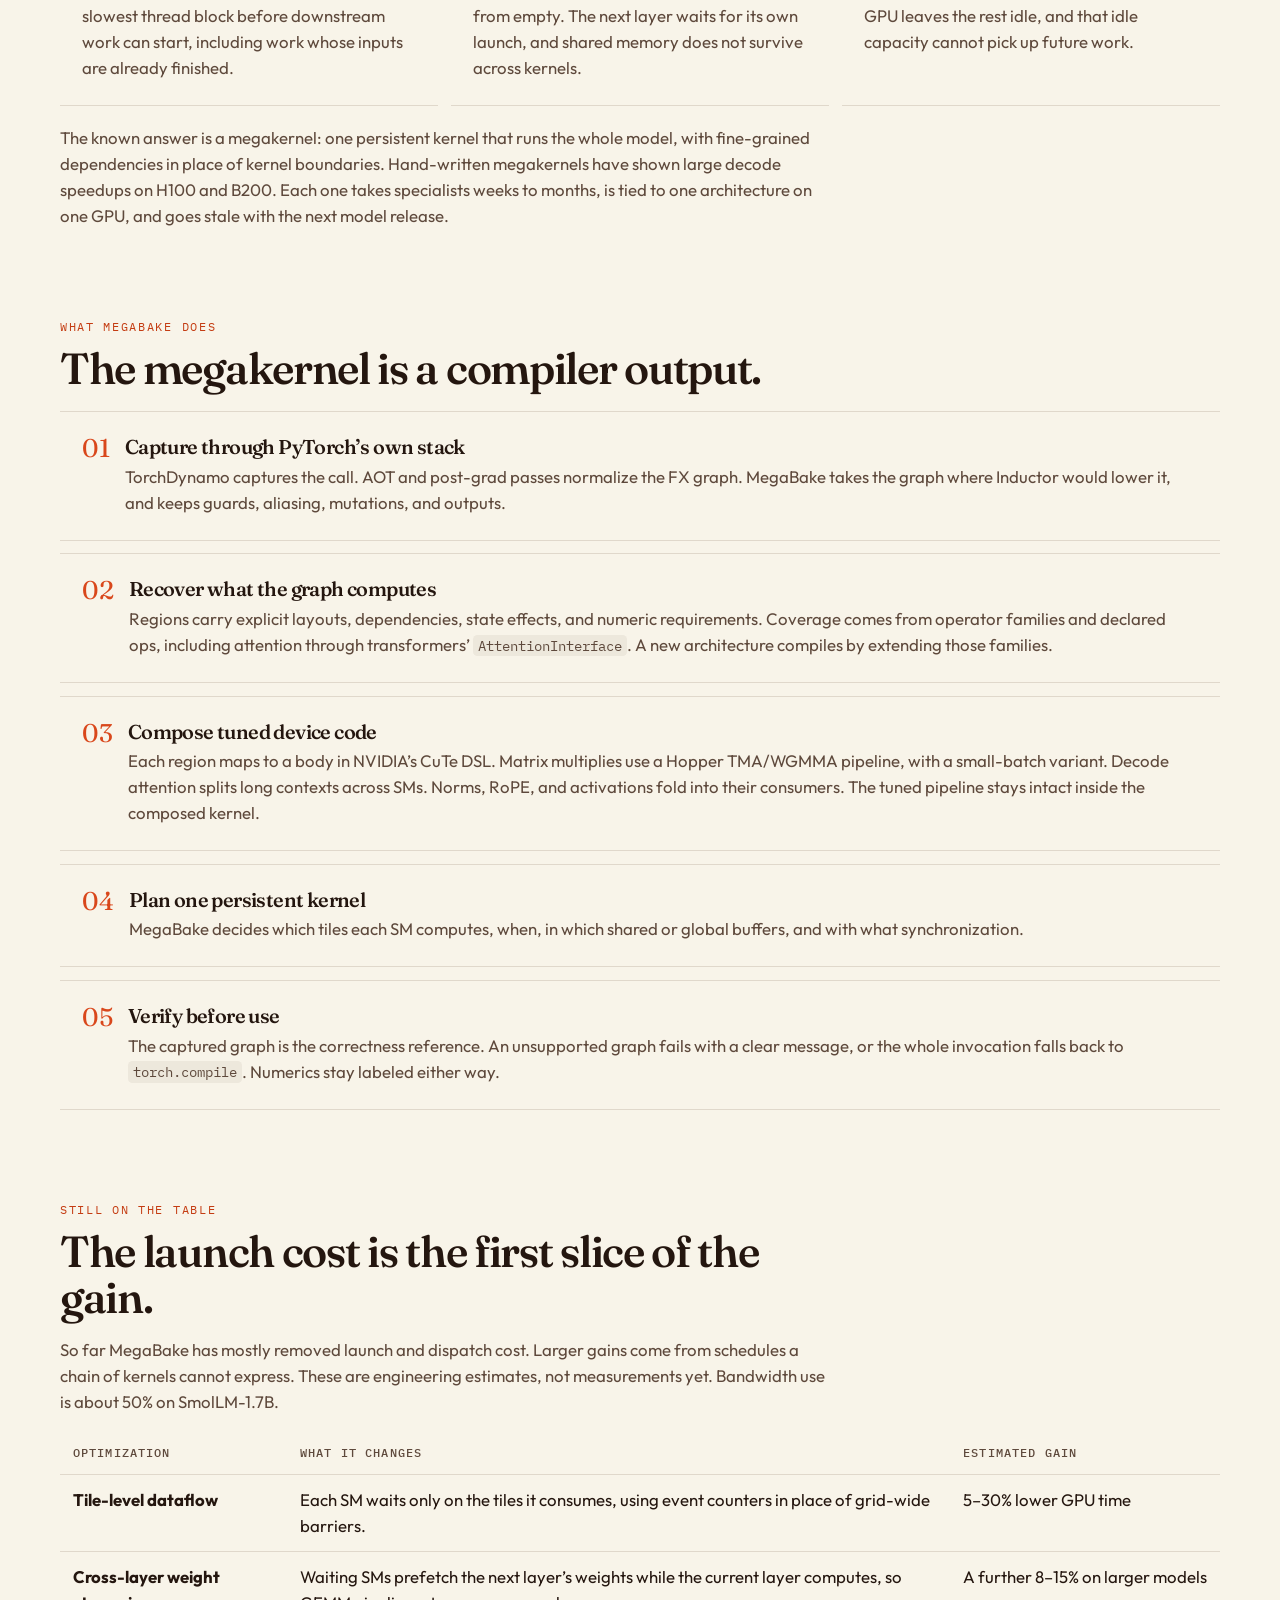
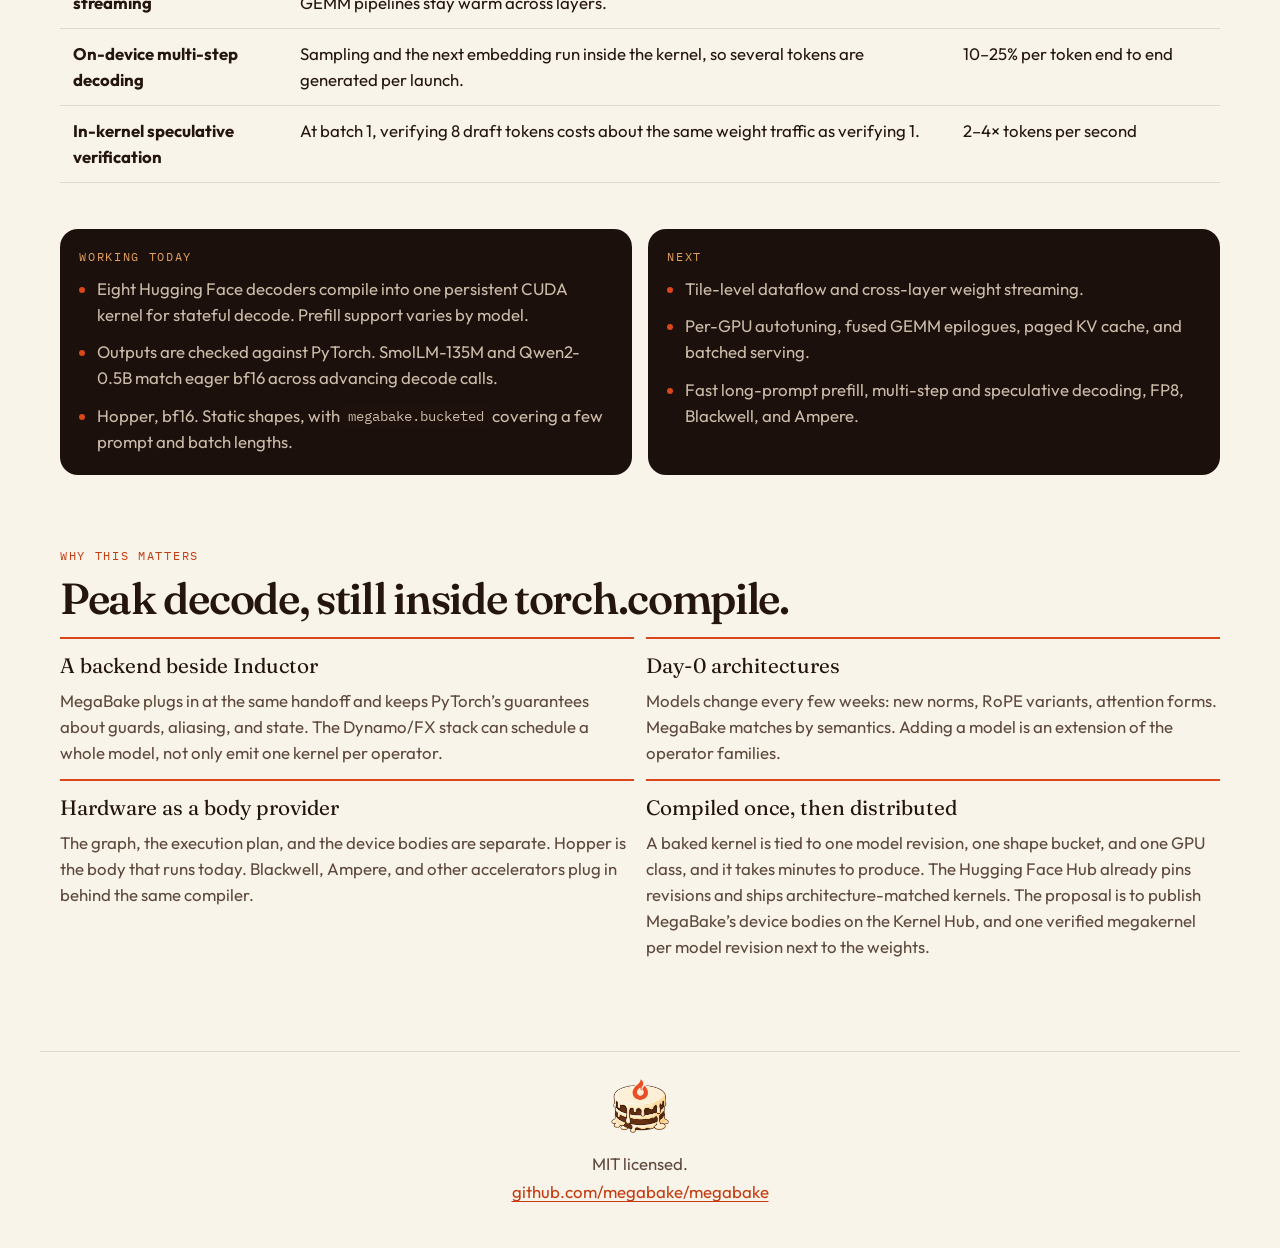
==== commit aa351303: "Polish site design, mobile usability, and evaluation guidance" ====
--- a/index.html
+++ b/index.html
@@ -6,7 +6,7 @@
     <title>MegaBake — one persistent CUDA kernel for Hugging Face decode</title>
     <meta
       name="description"
-      content="MegaBake is an open-source PyTorch compiler backend. It turns an unmodified Hugging Face model into one persistent CUDA megakernel. Decode leaderboard from measured H200 results."
+      content="MegaBake is an open-source PyTorch compiler backend. It compiles supported Hugging Face models into one persistent CUDA megakernel. Decode leaderboard from measured H200 results."
     />
     <meta name="theme-color" content="#1c100c" />
     <link rel="icon" href="assets/favicon.png" type="image/png" />
@@ -43,43 +43,47 @@
     </header>
 
     <main id="top">
-      <section class="hero">
+      <section class="hero" id="pitch">
         <div class="hero-copy">
           <p class="kicker">PyTorch compiler · MIT · Hopper</p>
-          <h1>One persistent CUDA kernel for a Hugging Face decode step.</h1>
-          <p class="dek" id="pitch">
-            MegaBake is an open-source PyTorch compiler backend. It takes an
-            unmodified PyTorch or Hugging Face model and generates a single
-            persistent CUDA kernel that covers the embedding, every transformer
-            layer, the final norm, the vocabulary projection, and the KV-cache
-            update. Teams keep their model code, their
-            <code>from_pretrained</code> workflow, and the
-            <code>torch.compile</code> interface.
-          </p>
+          <h1>Your model.<br />One kernel.<br /><em>Fully baked.</em></h1>
+          <p class="dek">Compile supported Hugging Face models into one persistent CUDA
+            kernel. Keep your model code. Keep <code>torch.compile</code>.
+            Bake away the launch overhead.</p>
+          <div class="hero-actions">
+            <a class="button primary" href="#leaderboard">Explore the benchmarks <span aria-hidden="true">↗</span></a>
+            <a class="button ghost" href="#download">Get a megakernel <span aria-hidden="true">↓</span></a>
+          </div>
           <div class="codeblock">
             <div class="codeblock-bar">
               <span>torch.compile</span>
-              <button type="button" id="copy-code">Copy</button>
+              <button type="button" id="copy-code" aria-live="polite">Copy</button>
             </div>
             <pre><code>compiled = torch.compile(
     model,
     backend=megabake.make_backend(),
 )</code></pre>
           </div>
-          <div class="hero-actions">
-            <a class="button primary" href="#leaderboard">Decode leaderboard</a>
-            <a class="button ghost" href="https://github.com/megabake/megabake">View the repository</a>
-          </div>
+          <p class="hero-footnote">Open source. MIT licensed. Built for NVIDIA Hopper.</p>
         </div>
         <figure class="hero-mark">
-          <img src="assets/mark.png" alt="MegaBake mark: a layered cake with a flame on top" />
+          <div class="kernel-caption"><span class="status-dot"></span> THE WHOLE MODEL. ONE LAUNCH.</div>
+          <div class="mark-stage">
+            <span class="stage-label">MODEL → MEGAKERNEL</span>
+            <img src="assets/mark.png" width="360" height="340" alt="MegaBake mark: a layered cake with a flame on top" />
+            <span class="stage-coordinate">CUDA / H200</span>
+          </div>
+          <figcaption>
+            <span>Embedding <b>→</b> Transformer layers <b>→</b> Decode</span>
+            <strong>One persistent CUDA kernel</strong>
+          </figcaption>
         </figure>
       </section>
 
-      <section class="stats" aria-label="Headline results from the elevator pitch">
+      <section class="stats" aria-label="Headline results">
         <article>
-          <p class="stat">1</p>
-          <p>launch per token. SmolLM-135M issues 1,780 in eager PyTorch and 632 under <code>torch.compile</code>.</p>
+          <p class="stat">1<span> launch</span></p>
+          <p>per token. SmolLM-135M issues 1,780 in eager PyTorch and 632 under <code>torch.compile</code>.</p>
         </article>
         <article>
           <p class="stat">14×</p>
@@ -90,10 +94,12 @@
           <p>lower per-token latency than <code>torch.compile</code> in its default mode, at the top of the range.</p>
         </article>
         <article>
-          <p class="stat">8</p>
+          <p class="stat">8<span> models</span></p>
           <p>complete Hugging Face decoders, batch-1 decode, bf16, on an H200 60-SM partition.</p>
         </article>
       </section>
+      <p class="baseline-note">Headline latency gains use earlier eager / default <code>torch.compile</code> baselines.
+        The leaderboard below compares against the stronger CUDA-graphed Inductor baseline.</p>
       <section class="board-wrap" id="leaderboard">
         <div class="board">
           <div class="board-head">
@@ -121,8 +127,17 @@
               <span class="segment-thumb" aria-hidden="true"></span>
               <button type="button" data-filter="all" aria-pressed="true">All</button>
               <button type="button" data-filter="ahead" aria-pressed="false">Faster</button>
+              <button type="button" data-filter="close" aria-pressed="false">Close</button>
               <button type="button" data-filter="behind" aria-pressed="false">Slower</button>
             </div>
+            <label class="mobile-sort" for="mobile-sort">Sort by
+              <select id="mobile-sort">
+                <option value="speed:desc">Speed: fastest first</option>
+                <option value="speed:asc">Speed: slowest first</option>
+                <option value="model:asc">Model: A to Z</option>
+                <option value="model:desc">Model: Z to A</option>
+              </select>
+            </label>
             <p class="measure-note" id="measure-note">
               Pipelined calls overlap host work with the previous kernel.
             </p>
@@ -131,9 +146,10 @@
           <div class="legend">
             <span><i class="swatch bake"></i> MegaBake</span>
             <span><i class="swatch base"></i> CUDA-graphed Inductor</span>
-            <span class="legend-note">Ahead means at least 10% faster. Close sits inside the slice’s 10–15% clock noise.</span>
-          </div>
-
+            <span class="legend-note">Faster / Slower means at least a 10% difference in speed. Close is within 10%; the shared slice has 10–15% clock noise.</span>
+          </div>
+
+          <noscript><p class="board-intro">Enable JavaScript to explore the leaderboard. All measurements are available in <a href="https://github.com/megabake/megabake/blob/main/ROADMAP.md">the source roadmap</a>.</p></noscript>
           <div class="table-scroll">
             <table>
               <caption class="sr-only">
@@ -173,40 +189,55 @@
         </div>
       </section>
 
-      <section class="prose" id="download">
-        <p class="kicker">Artifacts</p>
-        <h2>Download the published megakernels.</h2>
-        <p>
-          Every leaderboard decode kernel is checked into
-          <a href="https://github.com/megabake/megakernels">github.com/megabake/megakernels</a>.
-          Each entry is one full decode step: a single persistent CUDA kernel
-          (CuTe DSL) generated from a <code>torch.compile</code> FX graph, plus
-          its source map and the benchmark report that produced it.
+      <section class="download" id="download">
+        <div class="download-head">
+          <p class="kicker">Artifacts</p>
+          <h2>Download a megakernel.</h2>
+          <p>
+            One click per model. Each zip is a published H200 decode package:
+            <code>module.py</code>, <code>report.json</code>, and
+            <code>source_map.json</code>. Needs the MegaBake revision pinned in
+            the report.
+          </p>
+          <p class="artifact-note">These are generated CuTe DSL sources, not standalone binaries or model weights.
+            You need the model weights, a compatible Hopper GPU, and the matching MegaBake runtime.
+            Package reports describe later runs; their timings can differ from the 21 October leaderboard.</p>
+        </div>
+
+        <ul class="kernel-list" id="kernel-list" aria-label="Published megakernels"></ul>
+        <p class="download-status" id="download-status" aria-live="polite"></p>
+
+        <noscript><p>Enable JavaScript for individual packages, or use the full archive below.</p></noscript>
+        <p class="download-foot">
+          Source:
+          <a href="https://github.com/megabake/megakernels">megabake/megakernels</a>.
+          Prefer the repo only when you want every kernel at once —
+          <a href="https://github.com/megabake/megakernels/archive/refs/heads/main.zip"
+            >download the full archive</a
+          >.
         </p>
-        <div class="codeblock">
-          <div class="codeblock-bar">
-            <span>clone</span>
-            <button type="button" id="copy-clone">Copy</button>
-          </div>
-          <pre><code>git clone https://github.com/megabake/megakernels.git</code></pre>
-        </div>
-        <p>
-          Browse
-          <code>kernels/&lt;org&gt;--&lt;model&gt;/&lt;gpu&gt;/&lt;mode&gt;/</code>
-          for <code>module.py</code>, <code>source_map.json</code>, and
-          <code>report.json</code>. Kernels need the MegaBake revision pinned in
-          the report. Details and regeneration commands are in that repository’s
-          <a href="https://github.com/megabake/megakernels#readme">README</a>.
-        </p>
-        <div class="hero-actions">
-          <a class="button primary" href="https://github.com/megabake/megakernels"
-            >Open megakernels</a
-          >
-          <a
-            class="button ghost"
-            href="https://github.com/megabake/megakernels#results"
-            >See measured results</a
-          >
+      </section>
+
+      <section class="evaluation" id="evaluation" aria-labelledby="evaluation-title">
+        <div class="evaluation-heading">
+          <p class="kicker">Integration &amp; evaluation</p>
+          <h2 id="evaluation-title">A compiler backend.<br />A path to the Hub.</h2>
+          <p>Keep the PyTorch and Hugging Face model interface. Evaluate the compiled workload,
+            then distribute a verified kernel alongside its model revision.</p>
+          <a href="https://github.com/megabake/megabake#current-status">Read the current compiler status <span aria-hidden="true">↗</span></a>
+        </div>
+        <div class="evaluation-details">
+          <article><h3>Supported today</h3><p>Hopper / SM90, bf16, static shape buckets, and bounded contiguous decode KV state.
+            Eight decoders in this benchmark; performance and numerical agreement vary by model.
+            Broader cache formats and production serving need further work.</p></article>
+          <article><h3>Reproduce before integrating</h3><p>Start with the pinned revision in a package’s <code>report.json</code>.
+            Check outputs across advancing decode calls and compare the complete call with CUDA-graphed Inductor
+            on the same GPU, shapes, and context.</p>
+            <a href="https://github.com/megabake/megabake/blob/main/benchmarks/full_model.py">Benchmark harness ↗</a>
+            <a href="https://github.com/megabake/megabake/blob/main/ROADMAP.md">Measurements &amp; limitations ↗</a></article>
+          <article><h3>Proposed Hub integration</h3><p>Publish device bodies and revision-specific megakernels with explicit hardware,
+            shape, runtime, and numerical requirements. This is an integration proposal; the downloadable
+            packages currently live on GitHub.</p></article>
         </div>
       </section>
 
@@ -321,7 +352,7 @@
         <div>
           <p class="kicker">Working today</p>
           <ul>
-            <li>Eight Hugging Face decoders compile into one persistent CUDA kernel, for prefill and stateful decode.</li>
+            <li>Eight Hugging Face decoders compile into one persistent CUDA kernel for stateful decode. Prefill support varies by model.</li>
             <li>Outputs are checked against PyTorch. SmolLM-135M and Qwen2-0.5B match eager bf16 across advancing decode calls.</li>
             <li>Hopper, bf16. Static shapes, with <code>megabake.bucketed</code> covering a few prompt and batch lengths.</li>
           </ul>
@@ -363,12 +394,15 @@
 
     <footer class="site-footer">
       <img src="assets/mark.png" alt="" width="72" height="68" />
-      <p>MIT licensed.</p>
-      <p>
-        <a href="https://github.com/megabake/megabake">github.com/megabake/megabake</a>
-      </p>
+      <div class="footer-copy">
+        <p>MIT licensed.</p>
+        <p>
+          <a href="https://github.com/megabake/megabake">github.com/megabake/megabake</a>
+        </p>
+      </div>
     </footer>
 
     <script src="js/board.js"></script>
+    <script src="js/download.js"></script>
   </body>
 </html>
--- a/css/site.css
+++ b/css/site.css
@@ -1,9 +1,9 @@
 :root {
   --ink: #24160f;
   --ink-soft: #5e493c;
-  --cream: #f6f0df;
-  --cream-2: #fff9ee;
-  --flame: #e85020;
+  --cream: #f8f4e9;
+  --cream-2: #fffcf5;
+  --flame: #d9471b;
   --flame-deep: #c43c12;
   --caramel: #e3a15a;
   --cake: #4e2a16;
@@ -20,8 +20,8 @@
   --serif: "Fraunces", "Iowan Old Style", Georgia, serif;
   --mono: "IBM Plex Mono", ui-monospace, "SFMono-Regular", monospace;
   --shadow: 0 24px 60px rgba(36, 22, 15, 0.12);
-  --max: 1120px;
-  --header-offset: 4.25rem;
+  --max: 1200px;
+  --header-offset: 5rem;
 }
 
 * { box-sizing: border-box; }
@@ -81,8 +81,8 @@
   display: flex;
   align-items: center;
   gap: 1.25rem;
-  padding: 0.75rem 1.25rem;
-  background: rgba(246, 240, 223, 0.9);
+  padding: 0.85rem max(1.25rem, calc((100vw - var(--max)) / 2 + 1.25rem));
+  background: rgba(248, 244, 233, 0.94);
   backdrop-filter: blur(12px);
   border-bottom: 1px solid var(--line);
 }
@@ -128,10 +128,10 @@
 .hero {
   max-width: var(--max);
   margin: 0 auto;
-  padding: 3.2rem 1.25rem 1.5rem;
+  padding: 5.5rem 1.25rem 3.5rem;
   display: grid;
-  grid-template-columns: minmax(0, 1.4fr) minmax(220px, 0.7fr);
-  gap: 2rem;
+  grid-template-columns: minmax(0, 1.1fr) minmax(0, 0.9fr);
+  gap: 4rem;
   align-items: center;
 }
 .hero > * { min-width: 0; }
@@ -148,20 +148,32 @@
 }
 .kicker.light { color: var(--caramel); }
 h1, h2, h3 { font-family: var(--serif); font-weight: 560; letter-spacing: -0.03em; line-height: 1.05; }
-h1 { font-size: clamp(2.5rem, 5vw, 4.4rem); margin: 0 0 1rem; }
+h1 { font-size: clamp(3.5rem, 6.4vw, 5.6rem); margin: 1.15rem 0 1.5rem; line-height: 0.99; letter-spacing: -0.055em; }
+h1 em { color: var(--flame-deep); font-weight: inherit; }
 h2 { font-size: clamp(2rem, 3.4vw, 3rem); margin: 0 0 0.8rem; }
 h3 { font-size: 1.25rem; margin: 0 0 0.35rem; }
-.dek { font-size: 1.15rem; color: var(--ink-soft); margin: 0 0 1.25rem; max-width: 42rem; }
-.hero-mark img { width: min(100%, 360px); margin-inline: auto; filter: drop-shadow(0 18px 30px rgba(78, 42, 22, 0.18)); }
-.hero-mark { margin: 0; }
+.dek { font-size: 1.15rem; color: var(--ink-soft); margin: 0 0 1.25rem; max-width: 31rem; }
+.hero-mark { margin: 0; border: 1px solid #d9cdb9; border-radius: 18px; background: #efe7d6; overflow: hidden; box-shadow: 0 16px 40px #4e2a1609; }
+.kernel-caption { display: flex; align-items: center; gap: 0.65rem; padding: 1rem 1.2rem; border-bottom: 1px solid var(--line); font: 0.65rem var(--mono); letter-spacing: 0.1em; }
+.status-dot { width: 7px; height: 7px; background: var(--flame); border-radius: 50%; box-shadow: 0 0 0 4px #d9471b12; flex-shrink: 0; }
+.mark-stage { position: relative; min-height: 340px; display: grid; place-items: center; background-image: linear-gradient(#4e2a1609 1px, transparent 1px), linear-gradient(90deg, #4e2a1609 1px, transparent 1px); background-size: 28px 28px; }
+.hero-mark img { width: 260px; margin: 2.5rem; filter: drop-shadow(0 18px 18px #4e2a1622); }
+.stage-label, .stage-coordinate { position: absolute; font: 0.6rem var(--mono); letter-spacing: 0.1em; color: var(--ink-soft); }
+.stage-label { top: 1rem; left: 1.2rem; }
+.stage-coordinate { bottom: 1rem; right: 1.2rem; }
+.hero-mark figcaption { padding: 1.1rem; text-align: center; border-top: 1px solid var(--line); background: var(--cream-2); }
+.hero-mark figcaption span { display: block; font: 0.64rem var(--mono); color: var(--ink-soft); }
+.hero-mark figcaption b { padding: 0 0.3rem; color: var(--flame-deep); }
+.hero-mark figcaption strong { display: block; margin-top: 0.45rem; font-size: 1rem; font-weight: 500; }
+.hero-footnote { font: 0.65rem/1.6 var(--mono); color: var(--ink-soft); margin: 0.8rem 0 0; }
 
 .codeblock {
   background: var(--cake-deep);
   color: var(--cream);
-  border-radius: 14px;
+  border-radius: 10px;
   overflow: hidden;
-  box-shadow: var(--shadow);
-  max-width: 40rem;
+  margin-top: 1.8rem;
+  max-width: 31rem;
 }
 .codeblock-bar {
   display: flex;
@@ -190,13 +202,14 @@
   padding: 0;
   font-size: 0.92rem;
 }
-.hero-actions { display: flex; flex-wrap: wrap; gap: 0.7rem; margin-top: 1.1rem; }
+.hero-actions { display: flex; flex-wrap: wrap; gap: 0.7rem; margin-top: 1.4rem; }
+.hero-actions .button { gap: 0.9rem; font-size: 0.95rem; }
 .button {
   display: inline-flex;
   align-items: center;
   min-height: 44px;
   padding: 0.55rem 1rem;
-  border-radius: 999px;
+  border-radius: 7px;
   text-decoration: none;
   font-weight: 560;
 }
@@ -208,21 +221,22 @@
 
 .stats {
   max-width: var(--max);
-  margin: 0.5rem auto 0;
+  margin: 0 auto 2rem;
   padding: 0 1.25rem;
   display: grid;
   grid-template-columns: repeat(4, 1fr);
-  gap: 0.8rem;
+  gap: 0;
 }
 .stats article {
-  background: var(--cream-2);
-  border: 1px solid var(--line);
-  border-radius: 16px;
-  padding: 1rem 1rem 0.9rem;
-}
+  border-top: 1px solid var(--line);
+  border-bottom: 1px solid var(--line);
+  padding: 1.5rem 1.4rem;
+}
+.stats article + article { border-left: 1px solid var(--line); }
+.stat span { font: 0.7rem var(--mono); letter-spacing: 0; color: var(--ink-soft); }
 .stat {
   font-family: var(--serif);
-  font-size: 2.4rem;
+  font-size: 3rem;
   margin: 0;
   color: var(--flame-deep);
   letter-spacing: -0.04em;
@@ -238,8 +252,8 @@
     radial-gradient(700px 240px at 100% 0%, rgba(232, 80, 32, 0.18), transparent 55%),
     var(--board);
   color: var(--board-ink);
-  border-radius: 22px;
-  padding: 1.5rem 1.25rem 1.1rem;
+  border-radius: 16px;
+  padding: 2.5rem 2rem 1.1rem;
   box-shadow: var(--shadow);
 }
 .board-head {
@@ -249,7 +263,7 @@
   align-items: flex-start;
 }
 .board h2 { color: var(--cream); }
-.board-intro { margin: 0; max-width: 44rem; color: var(--board-dim); }
+.board-intro { margin: 0; max-width: 44rem; font-size: 0.95rem; color: var(--board-dim); }
 .stamp {
   margin: 0.35rem 0 0;
   flex: none;
@@ -380,7 +394,7 @@
   font-size: 1.15rem;
   color: var(--cream);
 }
-.speed-num span { color: var(--caramel); font-size: 0.78rem; margin-left: 0.25rem; }
+.speed-num > span:not(.tok) { color: var(--caramel); font-size: 0.78rem; margin-left: 0.25rem; }
 .chip {
   display: inline-block;
   margin-top: 0.25rem;
@@ -407,6 +421,7 @@
 }
 .track .bake { background: linear-gradient(90deg, #ffb080, var(--flame)); }
 .track .base { background: #8d7768; }
+.mobile-sort { display: none; }
 .more {
   margin-top: 0.45rem;
   background: none;
@@ -452,19 +467,99 @@
 .board-foot, .empty { color: var(--board-dim); font-size: 0.85rem; }
 .board-foot a { color: var(--caramel); }
 .board code { background: rgba(246, 240, 223, 0.08); color: var(--cream); }
-.prose, .split {
+.prose, .split, .download {
   max-width: var(--max);
   margin: 0 auto;
-  padding: 1.2rem 1.25rem 0.4rem;
-}
-.prose p { max-width: 46rem; }
+  padding: 3.25rem 1.25rem 1.25rem;
+}
+.prose > p { max-width: 48rem; color: var(--ink-soft); }
+.prose > .kicker { color: var(--flame-deep); }
+.prose h2 { max-width: 48rem; }
+
+.download-head p { max-width: 40rem; color: var(--ink-soft); }
+.kernel-list {
+  list-style: none;
+  margin: 1.4rem 0 0.6rem;
+  padding: 0;
+  border-top: 1px solid var(--line);
+}
+.kernel-row {
+  display: grid;
+  grid-template-columns: minmax(0, 1fr) auto;
+  gap: 1rem;
+  align-items: center;
+  padding: 0.95rem 0.15rem;
+  border-bottom: 1px solid var(--line);
+  transition: background 0.2s ease;
+}
+.kernel-row:hover { background: rgba(232, 80, 32, 0.04); }
+.kernel-meta { min-width: 0; }
+.kernel-name {
+  margin: 0;
+  font-family: var(--serif);
+  font-size: 1.35rem;
+  font-weight: 560;
+  letter-spacing: -0.02em;
+  line-height: 1.15;
+}
+.kernel-sub { overflow-wrap: anywhere;
+  margin: 0.28rem 0 0;
+  color: var(--ink-soft);
+  font-family: var(--mono);
+  font-size: 0.78rem;
+  letter-spacing: 0.02em;
+}
+.kernel-actions {
+  display: flex;
+  flex-wrap: wrap;
+  gap: 0.55rem;
+  align-items: center;
+  justify-content: flex-end;
+}
+.kernel-browse {
+  color: var(--ink-soft);
+  font-size: 0.92rem;
+  text-decoration: none;
+  padding: 0.35rem 0.2rem;
+}
+.kernel-browse:hover { color: var(--flame-deep); }
+.kernel-download {
+  min-height: 40px;
+  padding: 0.45rem 0.95rem;
+  cursor: pointer;
+  border: 0;
+  font: inherit;
+}
+.kernel-download:disabled {
+  opacity: 0.72;
+  cursor: wait;
+}
+.download-status {
+  min-height: 1.4em;
+  margin: 0.35rem 0 0;
+  color: var(--ink-soft);
+  font-size: 0.9rem;
+}
+.download-foot {
+  margin: 0.9rem 0 0.2rem;
+  color: var(--ink-soft);
+  font-size: 0.92rem;
+  max-width: 42rem;
+}
+@media (max-width: 680px) {
+  .kernel-row {
+    grid-template-columns: 1fr;
+    gap: 0.65rem;
+    padding: 1rem 0;
+  }
+  .kernel-actions { justify-content: flex-start; }
+}
 .costs, .steps { list-style: none; padding: 0; margin: 1.2rem 0; display: grid; gap: 0.8rem; }
 .costs { grid-template-columns: repeat(3, 1fr); }
 .costs li, .steps li {
-  background: var(--cream-2);
-  border: 1px solid var(--line);
-  border-radius: 16px;
-  padding: 1rem 1rem 0.9rem;
+  border-top: 1px solid var(--line);
+  border-bottom: 1px solid var(--line);
+  padding: 1.5rem 1.4rem;
 }
 .steps { counter-reset: step; }
 .steps li { counter-increment: step; display: grid; grid-template-columns: auto 1fr; gap: 0.15rem 0.9rem; }
@@ -536,26 +631,33 @@
 
 .site-footer {
   max-width: var(--max);
-  margin: 1rem auto 0;
+  margin: 4rem auto 0;
   padding: 1.5rem 1.25rem 2.5rem;
   display: flex;
-  align-items: center;
-  gap: 1rem;
+  flex-direction: column;
+  align-items: center;
+  justify-content: center;
+  gap: 0.75rem;
+  text-align: center;
   color: var(--ink-soft);
   border-top: 1px solid var(--line);
 }
-.site-footer p { min-width: 0; }
+.footer-copy { min-width: 0; }
 .site-footer a { overflow-wrap: anywhere; }
 .site-footer img { width: 64px; }
 .site-footer p { margin: 0.15rem 0; }
 
 @media (max-width: 900px) {
-  :root { --header-offset: 6.75rem; }
+  :root { --header-offset: 8rem; }
   .hero, .stats, .costs, .split, .why { grid-template-columns: 1fr 1fr; }
   .hero { grid-template-columns: 1fr; }
-  .hero-mark { order: -1; }
-  .hero-mark img { width: 180px; margin-left: 0; }
+  .hero { grid-template-columns: minmax(0, 1.2fr) minmax(0, 0.8fr); gap: 1.5rem; padding-top: 3rem; }
+  .hero-mark img { width: 190px; margin: 2.5rem 0; }
+  .mark-stage { min-height: 290px; }
+  .hero-mark figcaption span { line-height: 1.8; }
+  .stats article:nth-child(3) { border-left: 0; }
   .site-header { flex-wrap: wrap; row-gap: 0.35rem; }
+  .github { margin-left: auto; }
   .nav {
     order: 3;
     width: 100%;
@@ -566,7 +668,31 @@
   .breakdown dl { grid-template-columns: 1fr; }
 }
 @media (max-width: 680px) {
-  .stats, .costs, .split, .why { grid-template-columns: 1fr; }
+  .hero { grid-template-columns: 1fr; padding-top: 2rem; padding-bottom: 2rem; }
+  h1 { font-size: clamp(3.4rem, 13vw, 5rem); }
+  .hero-mark { margin-top: 1rem; }
+  .hero-mark img { width: 200px; }
+  .mark-stage { min-height: 270px; }
+  .stats { grid-template-columns: 1fr 1fr; }
+  .stats article { padding: 1.1rem 0.8rem; }
+  .stat { font-size: 2.5rem; }
+  .stats p:last-child { font-size: 0.85rem; }
+  .costs, .split, .why { grid-template-columns: 1fr; }
+  .mobile-sort { display: flex; align-items: center; gap: 0.6rem; color: var(--board-dim); font-size: 0.85rem; width: 100%; }
+  .mobile-sort select { max-width: 100%; min-width: 0; border: 1px solid var(--board-line); background: var(--cake-deep); color: var(--cream); padding: 0.65rem; border-radius: 6px; font: inherit; }
+  .segment button { padding: 0.45rem 0.65rem; font-size: 0.9rem; min-height: 44px; }
+  .github { margin-left: auto; }
+  .board-wrap { padding-inline: 0.75rem; }
+  .prose, .download { padding-top: 2.5rem; }
+  .board .result { position: relative; padding: 1rem 0; }
+  .board .result .col-rank-cell { width: auto; position: absolute; right: 0.5rem; top: 1rem; }
+  .board .result td[data-label="Model"] { padding-right: 2rem; }
+  .board .result td[data-label="Hardware"] { font-size: 0.85rem; padding-block: 0.65rem; }
+  .board .result td[data-label="Model"]::before, .board .result td[data-label="Hardware"]::before { display: none; }
+  .board .result td[data-label="Hardware"] > div { display: inline; }
+  .board .result td[data-label="Hardware"] .hw-detail::before { content: " · "; }
+  .board .breakdown dl { grid-template-columns: 1fr; }
+
   .stamp { display: none; }
   .board { padding: 1.1rem 0.8rem; }
   .board thead { display: none; }
@@ -586,7 +712,6 @@
   .col-rank-cell::before { display: none; }
   .breakdown td::before { display: none; }
   .breakdown:not(.is-open) { border-top-color: transparent; padding: 0; }
-  .site-footer { align-items: flex-start; }
 }
 @media (prefers-reduced-motion: reduce) {
   html { scroll-behavior: auto; }
@@ -598,7 +723,27 @@
   .segment button,
   .button,
   .github,
-  .nav a {
+  .nav a,
+  .kernel-row {
     transition: none;
   }
 }
+
+::selection { background: #e3a15a66; }
+@media (prefers-reduced-motion: reduce) { *, *::before, *::after { scroll-behavior: auto !important; transition: none !important; } }
+
+.baseline-note { max-width: var(--max); padding: 0 1.25rem; margin: -0.6rem auto 0.5rem; color: var(--ink-soft); font-size: 0.8rem; }
+.artifact-note { padding: 0.8rem 1rem; border-left: 2px solid var(--caramel); font-size: 0.9rem; }
+.evaluation { max-width: calc(var(--max) - 2.5rem); margin: 3rem auto 0; padding: 2.25rem; border: 1px solid var(--line); border-radius: 14px; background: var(--cream-2); display: grid; grid-template-columns: 0.85fr 1.15fr; gap: 3rem; }
+.evaluation-heading > p:not(.kicker), .evaluation-details p { color: var(--ink-soft); font-size: 0.96rem; }
+.evaluation a { font-size: 0.85rem; display: inline-block; margin-right: 0.8rem; }
+.evaluation-details article + article { border-top: 1px solid var(--line); padding-top: 1.2rem; margin-top: 1.2rem; }
+.evaluation-details p { margin: 0.6rem 0; }
+@media (max-width: 680px) {
+  .evaluation { grid-template-columns: 1fr; padding: 1.25rem; margin-inline: 1.25rem; gap: 1.5rem; }
+}
+
+.nav a { display: inline-flex; align-items: center; min-height: 44px; }
+.more { display: inline-flex; align-items: center; min-height: 44px; }
+.kernel-browse { display: inline-flex; align-items: center; min-height: 44px; }
+.kernel-download { min-height: 44px; }
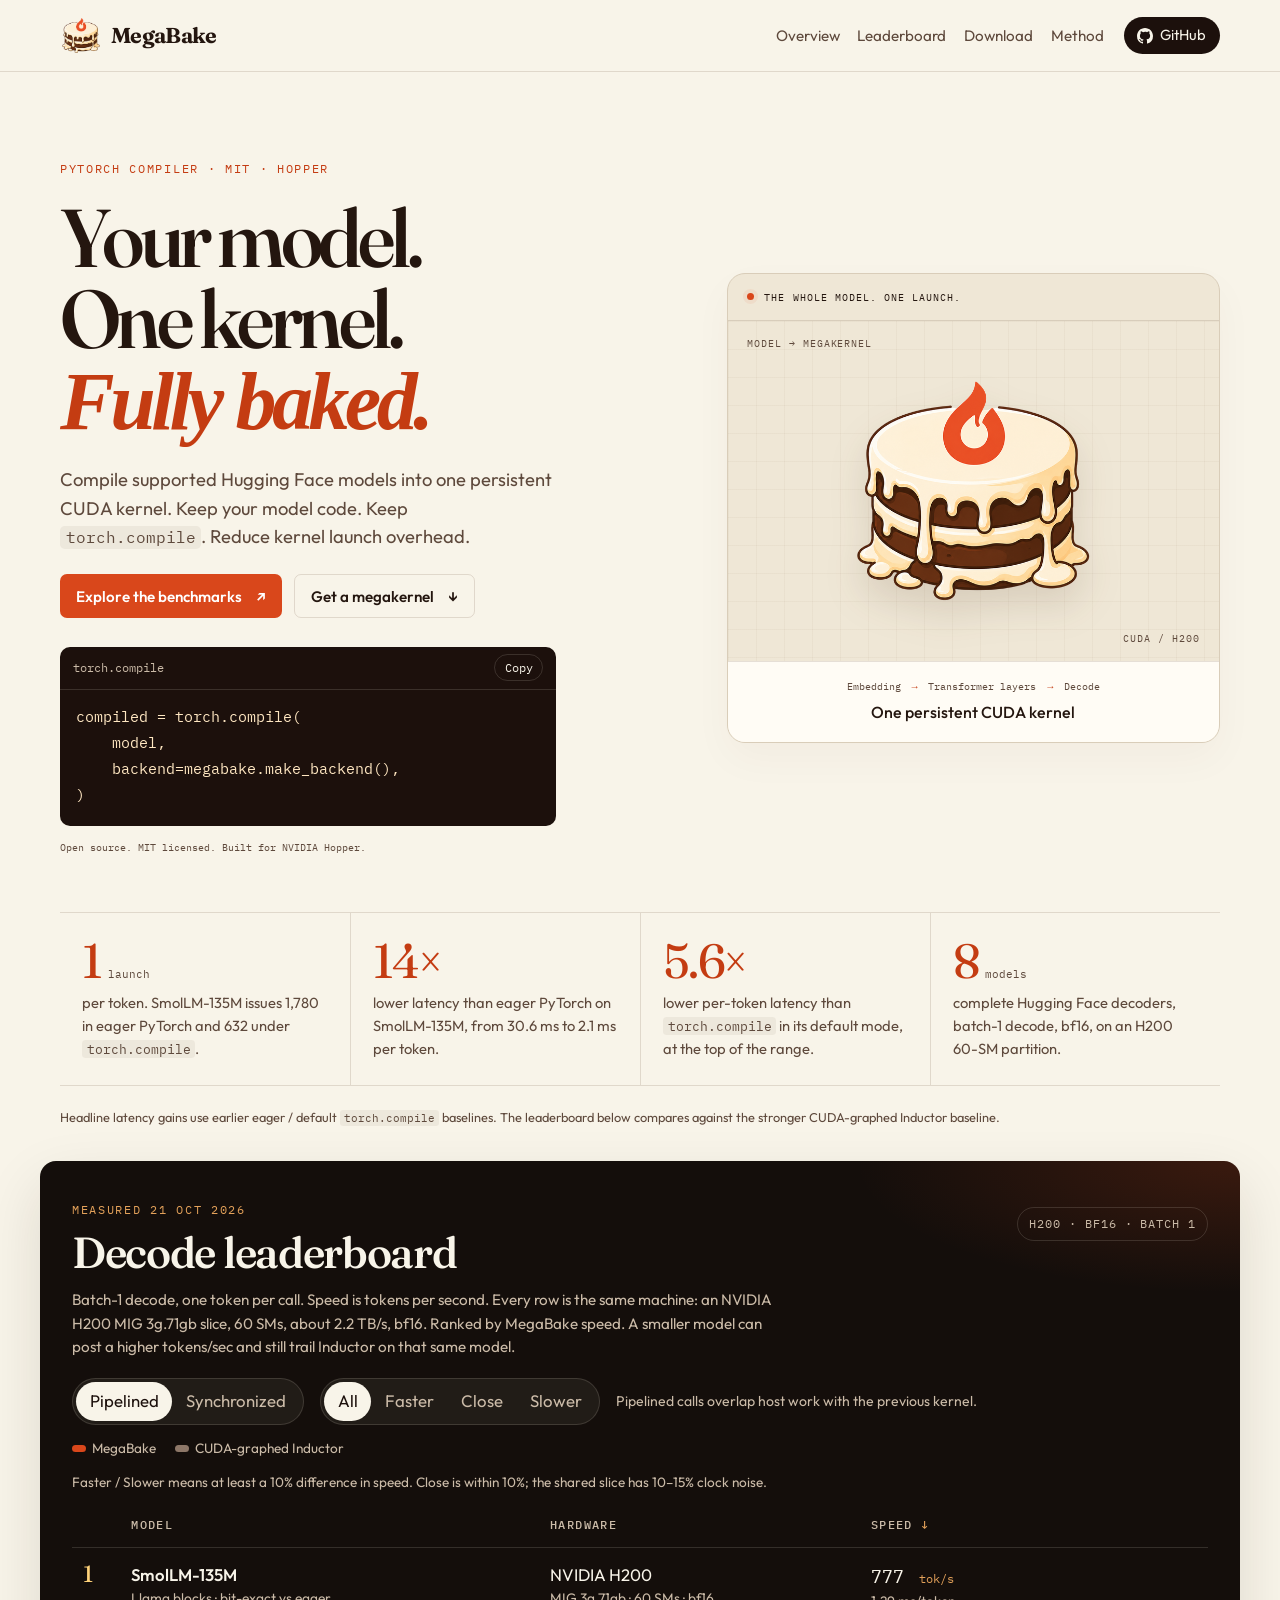
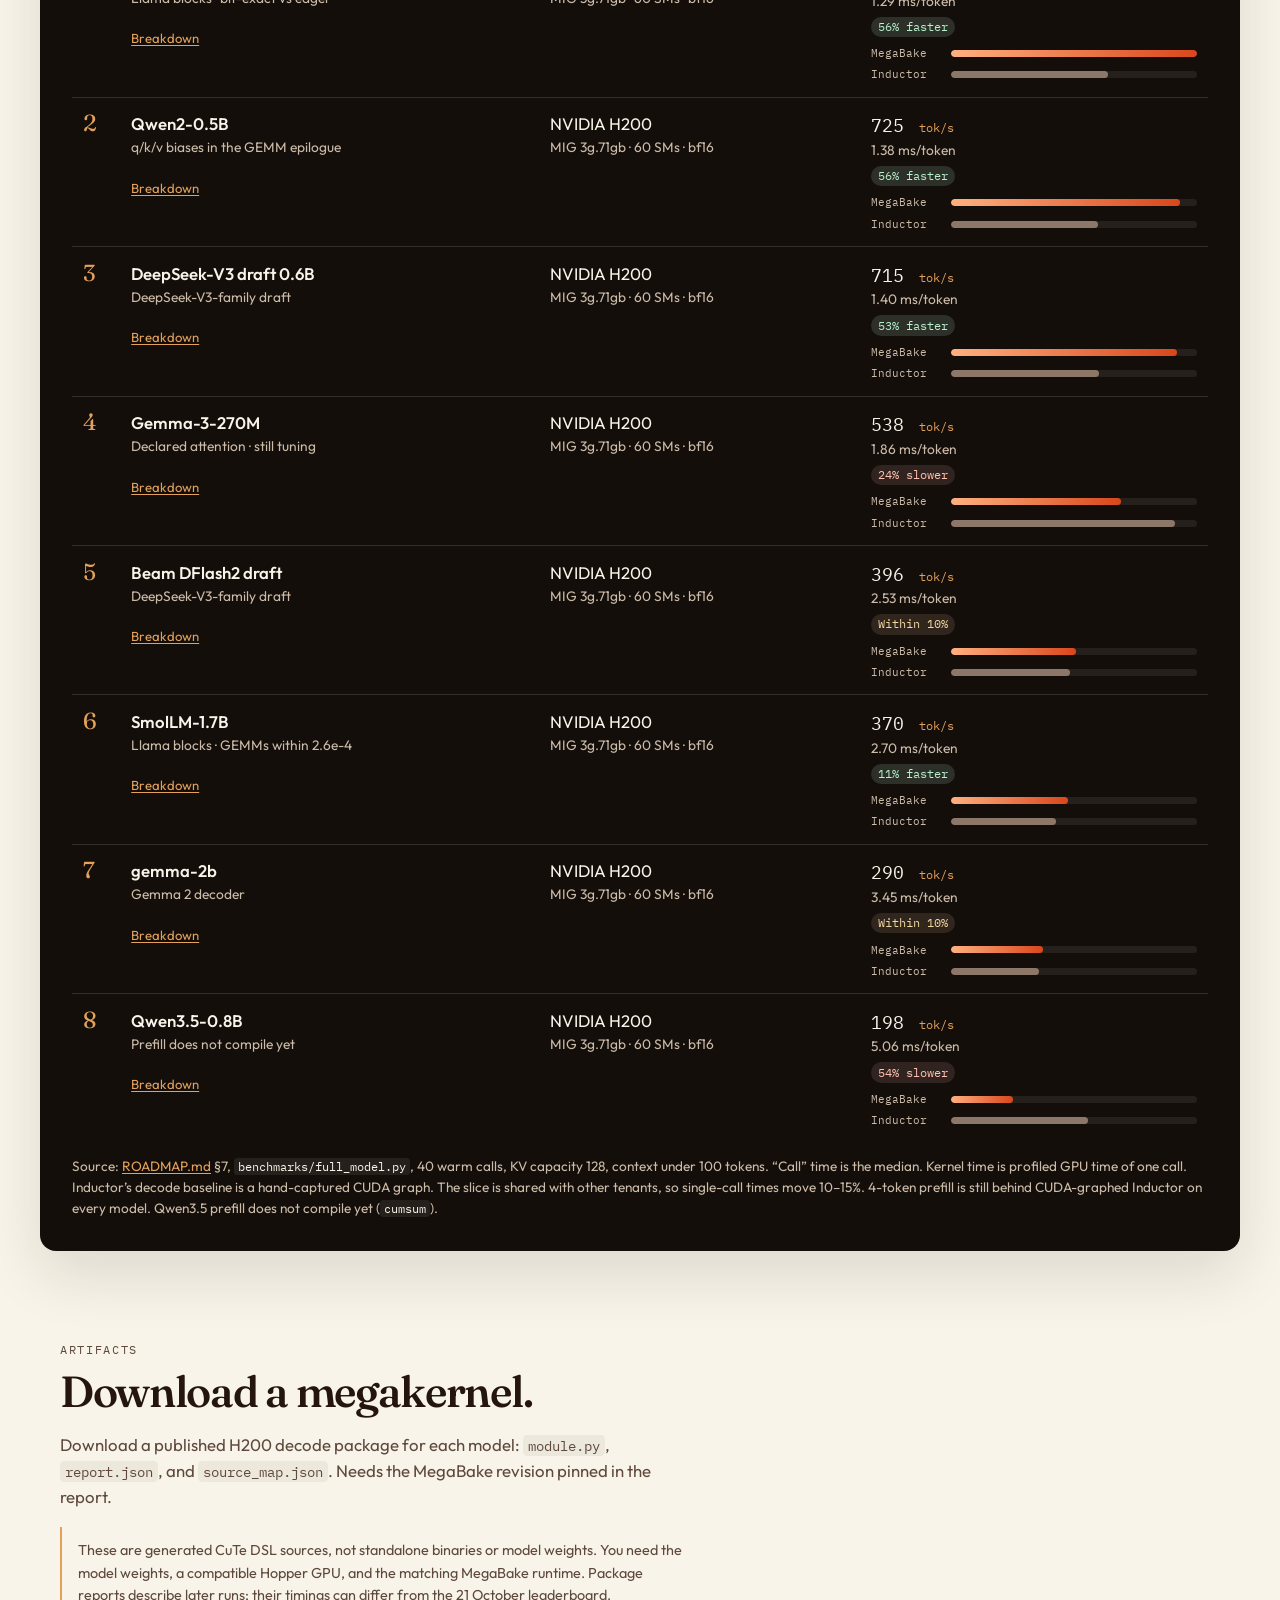
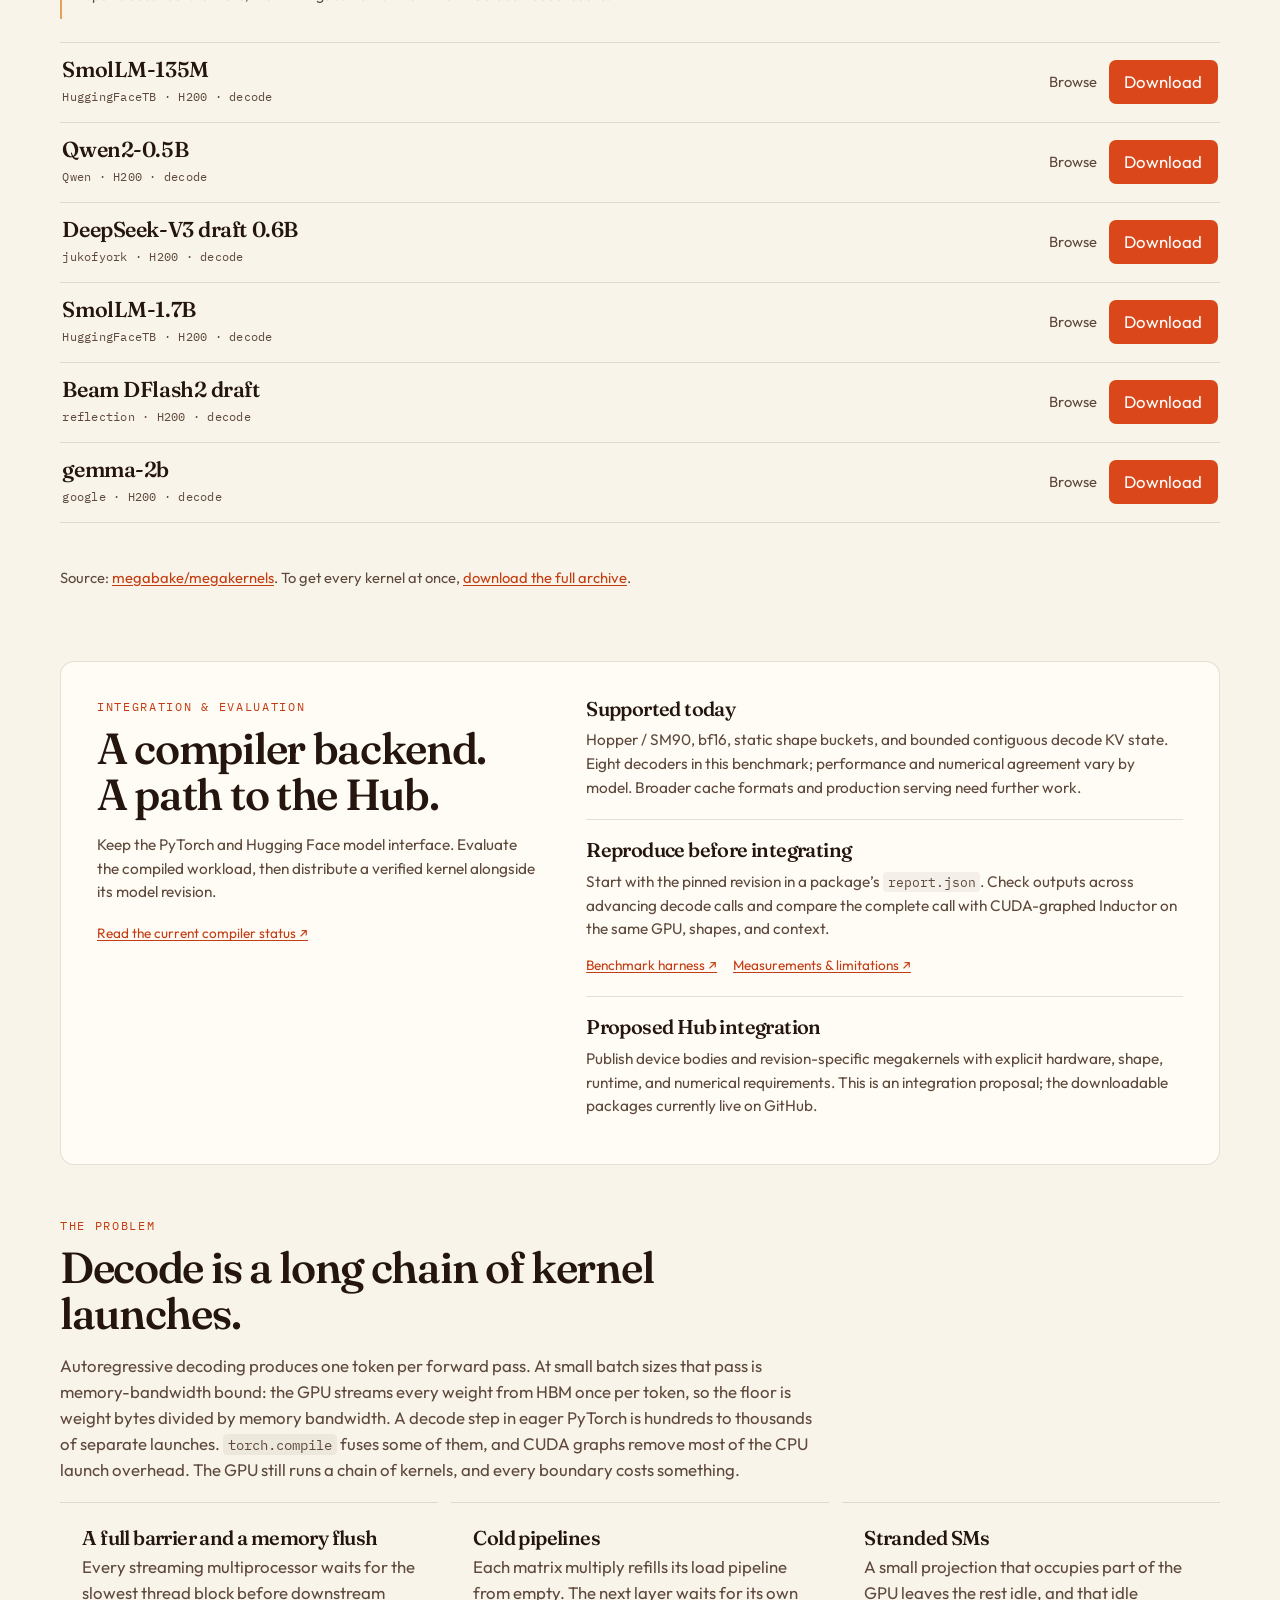
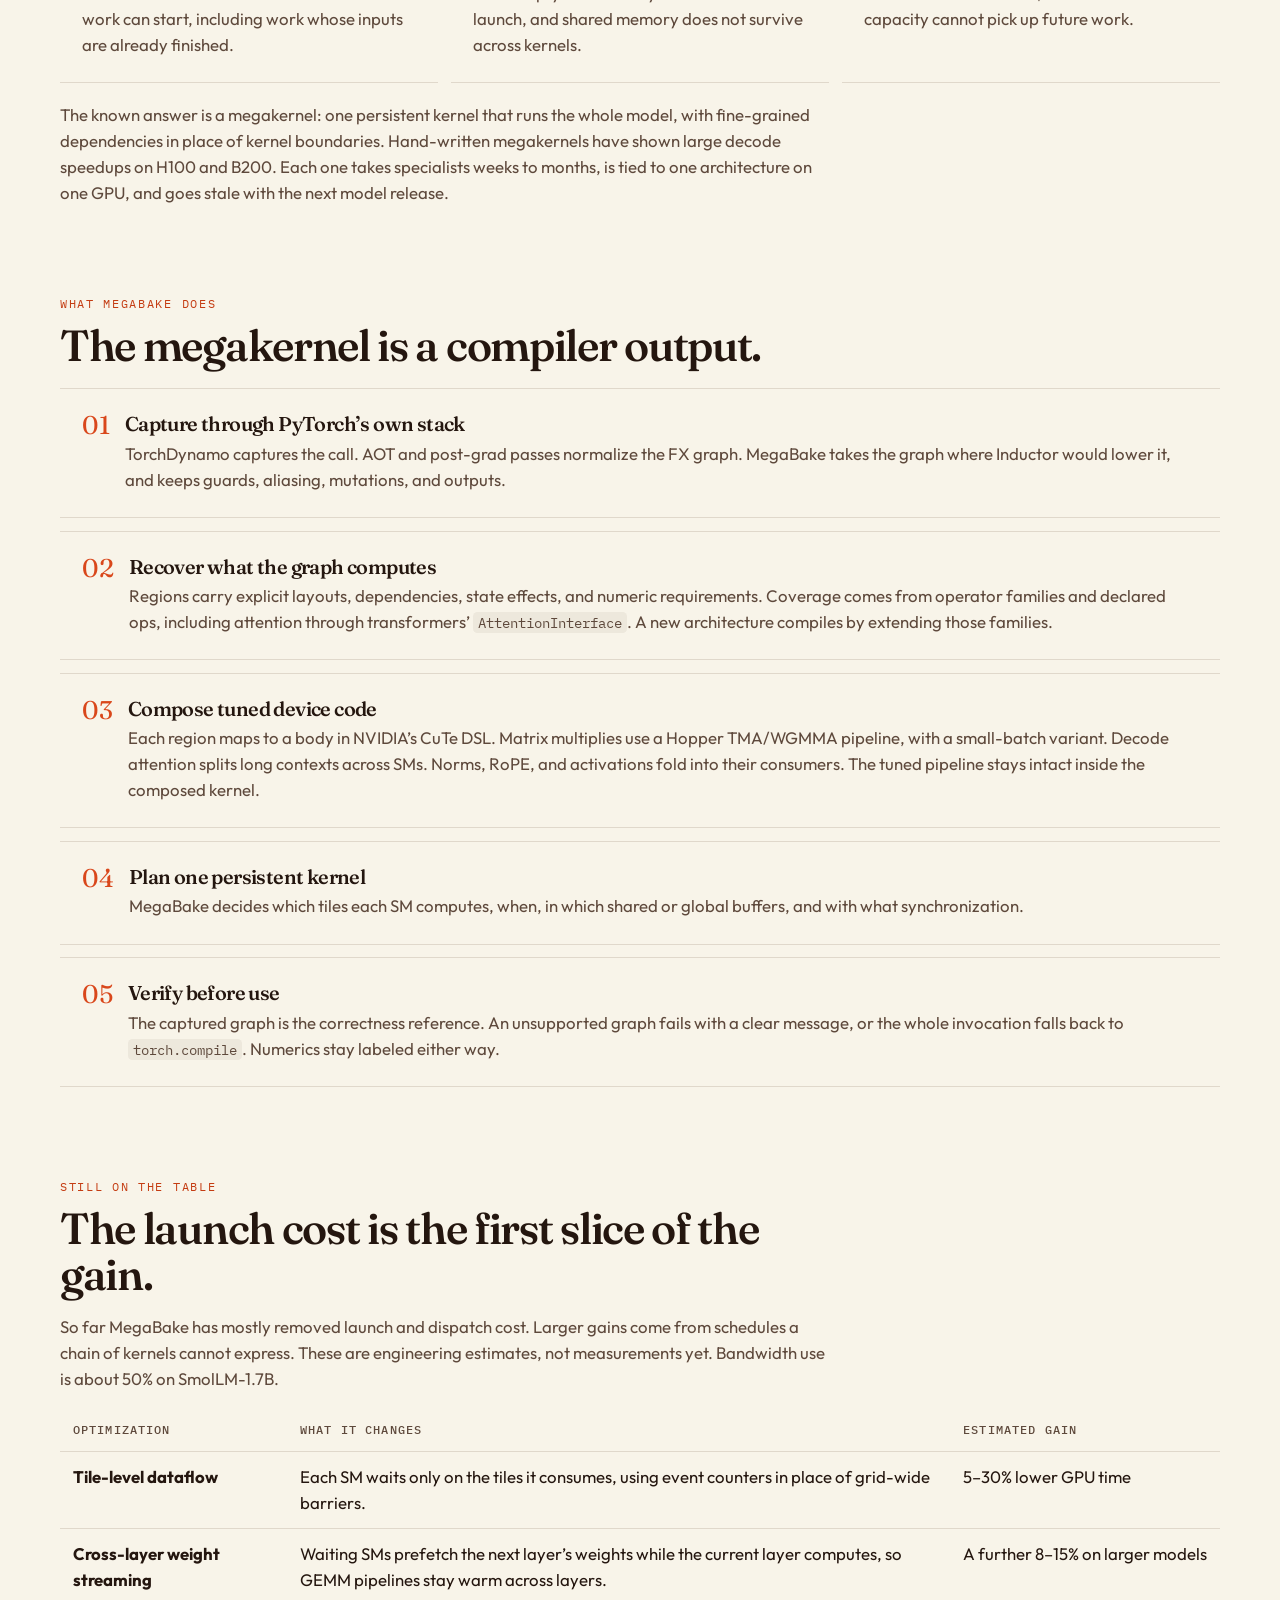
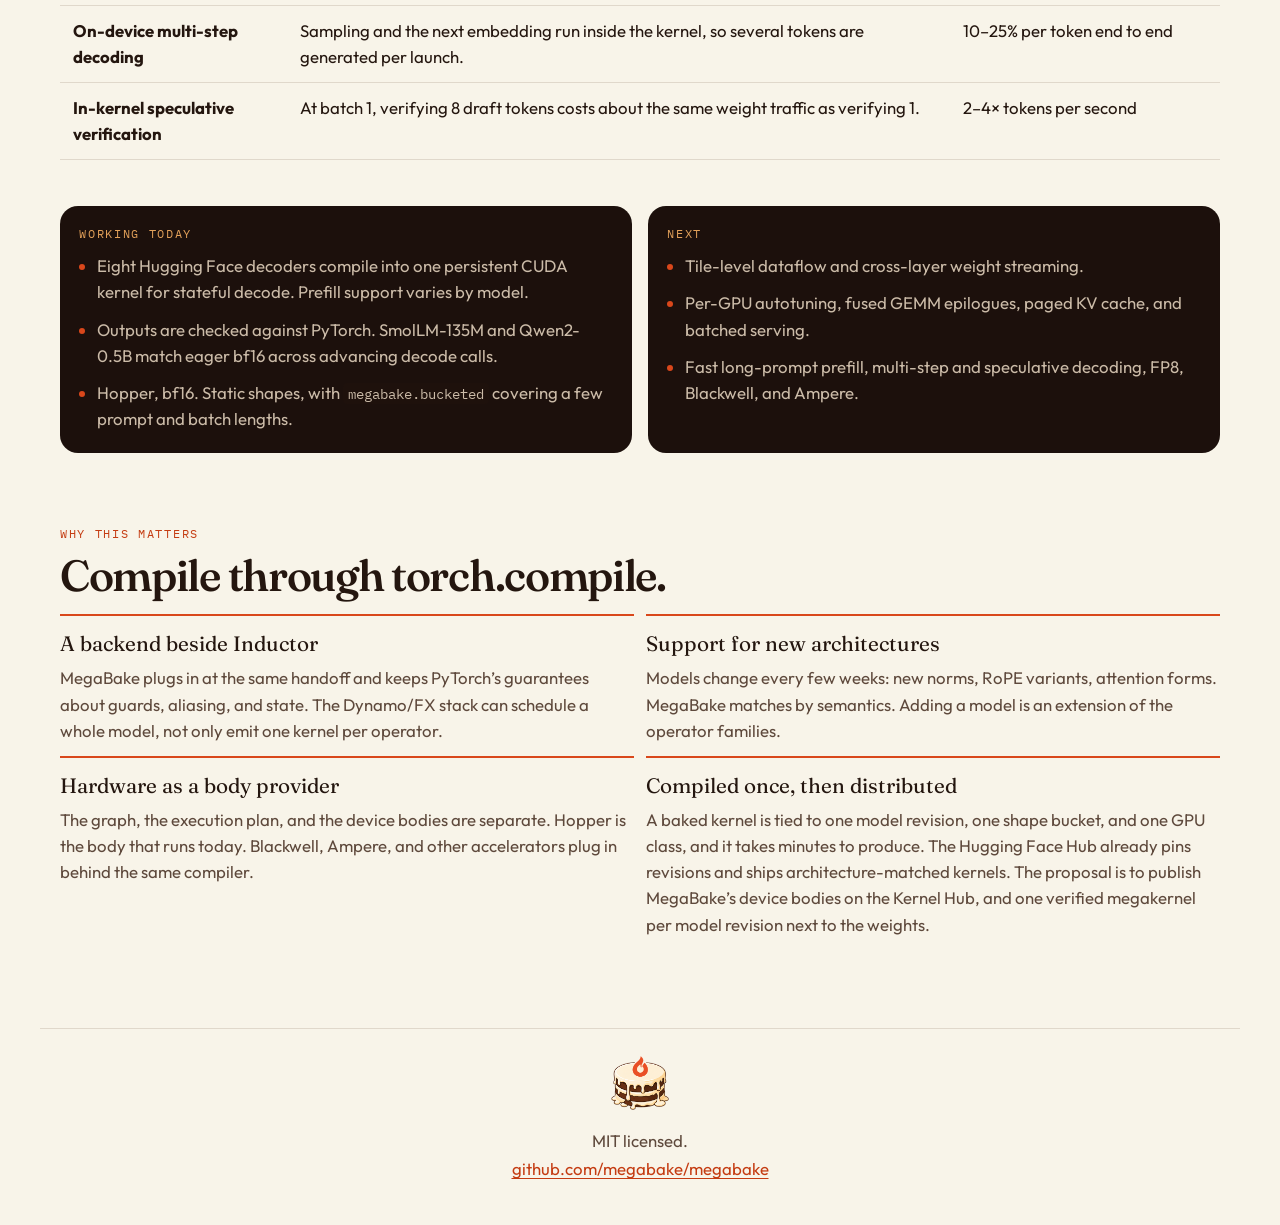
==== commit 8f831241: "Simplify page title and remove em dashes from site copy" ====
--- a/index.html
+++ b/index.html
@@ -3,7 +3,7 @@
   <head>
     <meta charset="utf-8" />
     <meta name="viewport" content="width=device-width, initial-scale=1" />
-    <title>MegaBake — one persistent CUDA kernel for Hugging Face decode</title>
+    <title>MegaBake | CUDA compiler for Hugging Face models</title>
     <meta
       name="description"
       content="MegaBake is an open-source PyTorch compiler backend. It compiles supported Hugging Face models into one persistent CUDA megakernel. Decode leaderboard from measured H200 results."
@@ -49,7 +49,7 @@
           <h1>Your model.<br />One kernel.<br /><em>Fully baked.</em></h1>
           <p class="dek">Compile supported Hugging Face models into one persistent CUDA
             kernel. Keep your model code. Keep <code>torch.compile</code>.
-            Bake away the launch overhead.</p>
+            Reduce kernel launch overhead.</p>
           <div class="hero-actions">
             <a class="button primary" href="#leaderboard">Explore the benchmarks <span aria-hidden="true">↗</span></a>
             <a class="button ghost" href="#download">Get a megakernel <span aria-hidden="true">↓</span></a>
@@ -194,7 +194,7 @@
           <p class="kicker">Artifacts</p>
           <h2>Download a megakernel.</h2>
           <p>
-            One click per model. Each zip is a published H200 decode package:
+            Download a published H200 decode package for each model:
             <code>module.py</code>, <code>report.json</code>, and
             <code>source_map.json</code>. Needs the MegaBake revision pinned in
             the report.
@@ -211,7 +211,7 @@
         <p class="download-foot">
           Source:
           <a href="https://github.com/megabake/megakernels">megabake/megakernels</a>.
-          Prefer the repo only when you want every kernel at once —
+          To get every kernel at once,
           <a href="https://github.com/megabake/megakernels/archive/refs/heads/main.zip"
             >download the full archive</a
           >.
@@ -369,14 +369,14 @@
 
       <section class="prose" id="why">
         <p class="kicker">Why this matters</p>
-        <h2>Peak decode, still inside torch.compile.</h2>
+        <h2>Compile through torch.compile.</h2>
         <dl class="why">
           <div>
             <dt>A backend beside Inductor</dt>
             <dd>MegaBake plugs in at the same handoff and keeps PyTorch’s guarantees about guards, aliasing, and state. The Dynamo/FX stack can schedule a whole model, not only emit one kernel per operator.</dd>
           </div>
           <div>
-            <dt>Day-0 architectures</dt>
+            <dt>Support for new architectures</dt>
             <dd>Models change every few weeks: new norms, RoPE variants, attention forms. MegaBake matches by semantics. Adding a model is an extension of the operator families.</dd>
           </div>
           <div>
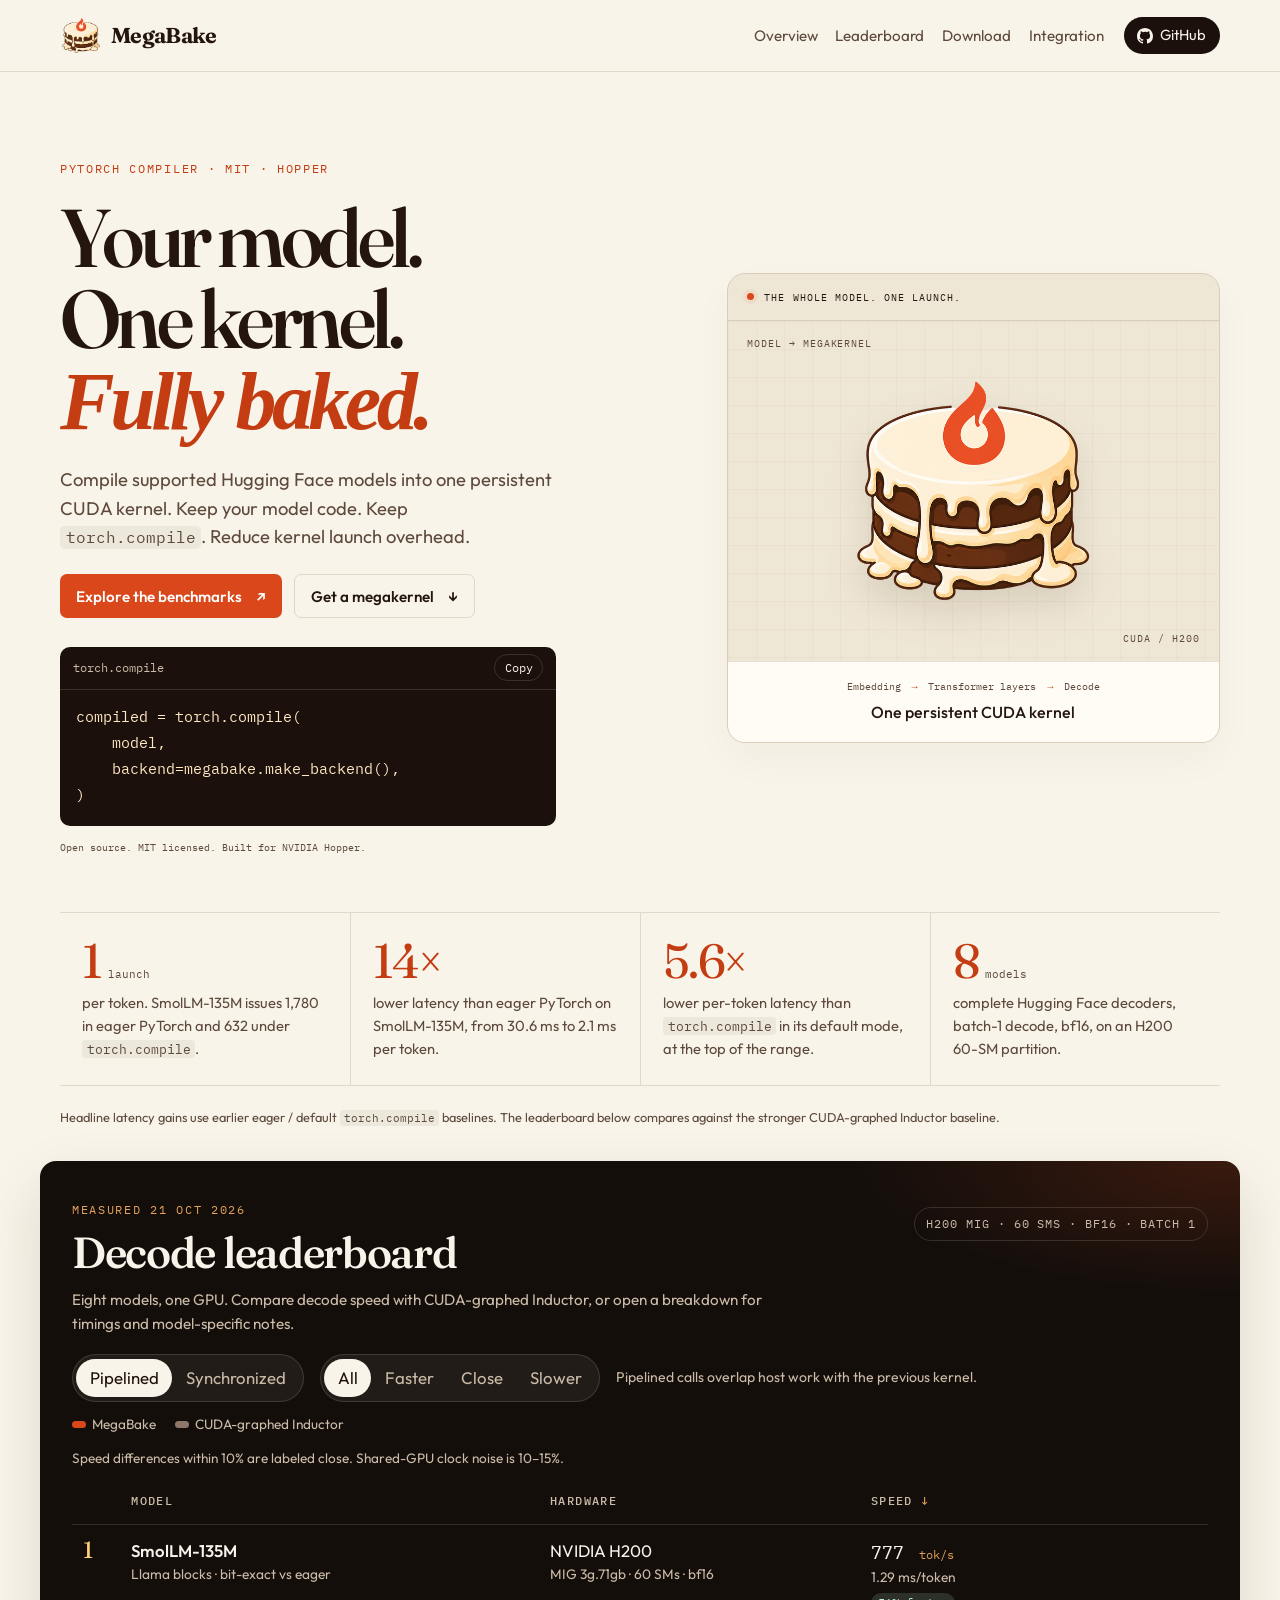
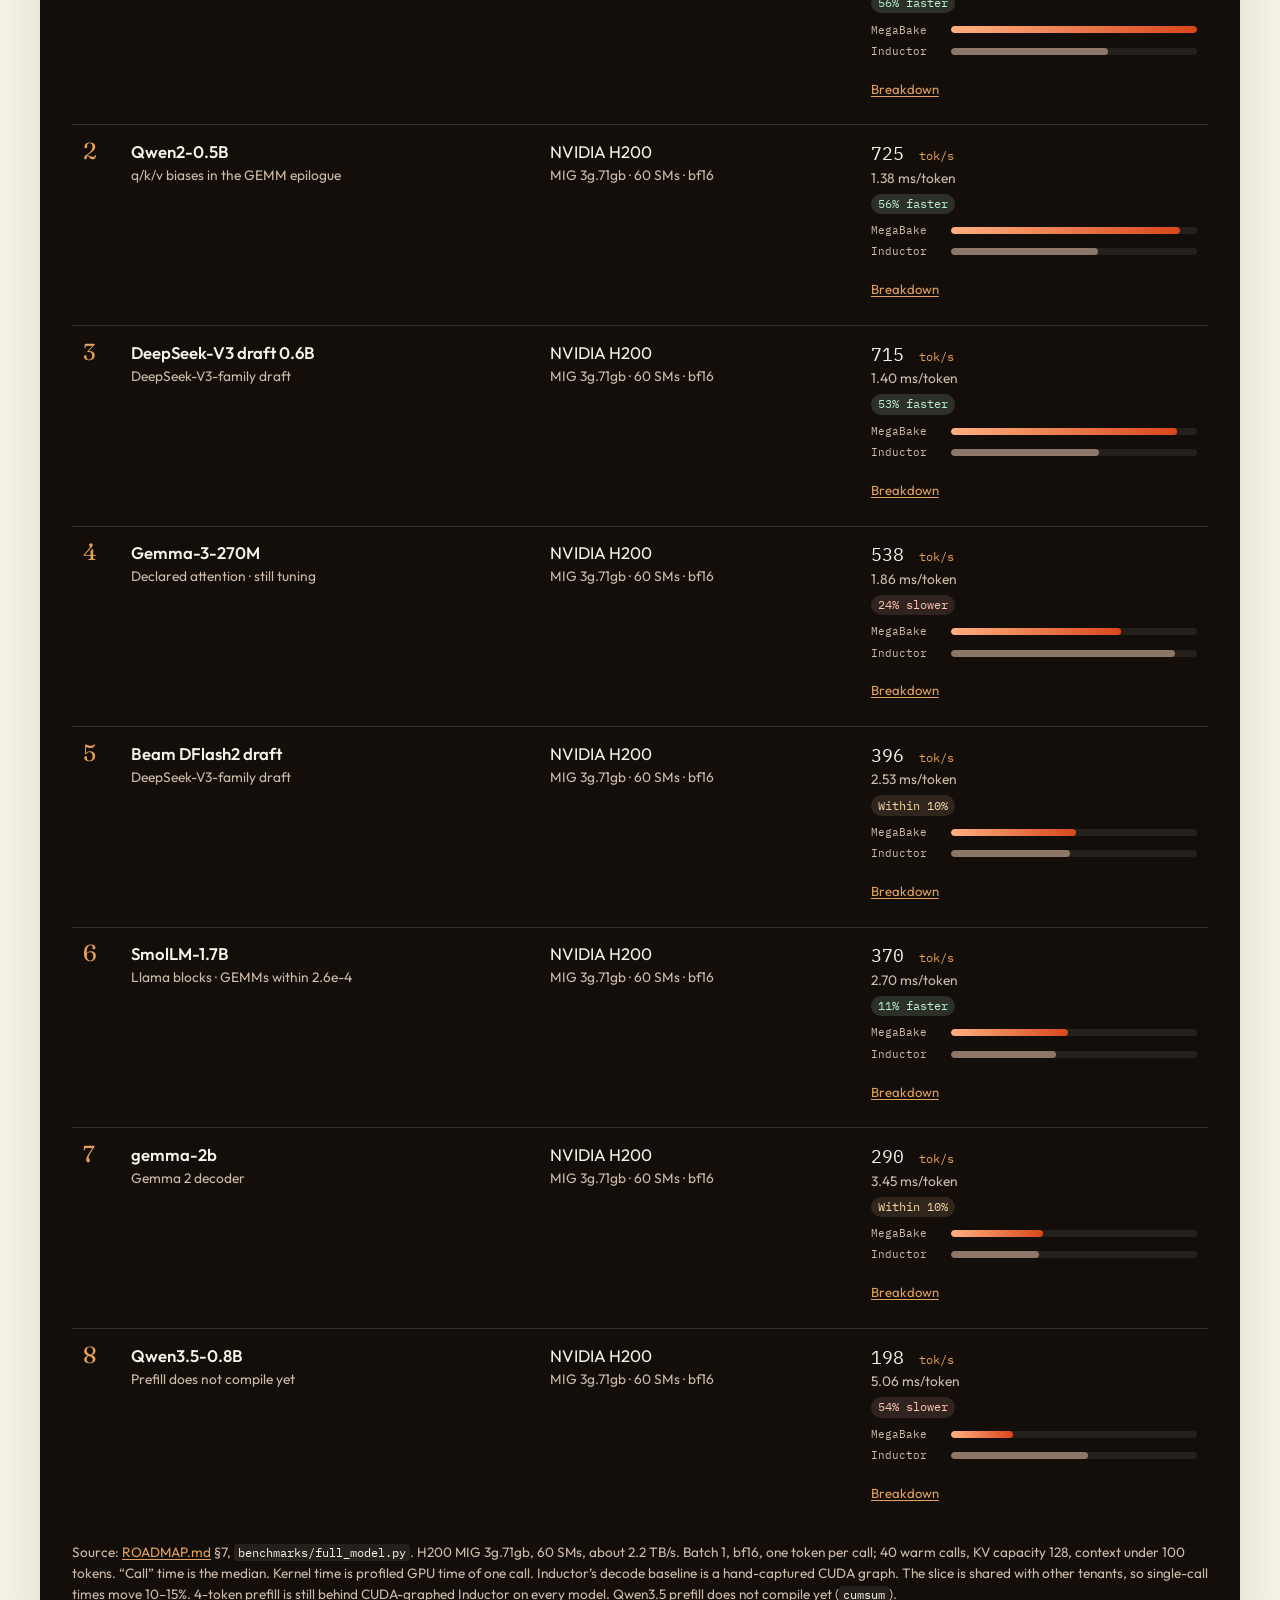
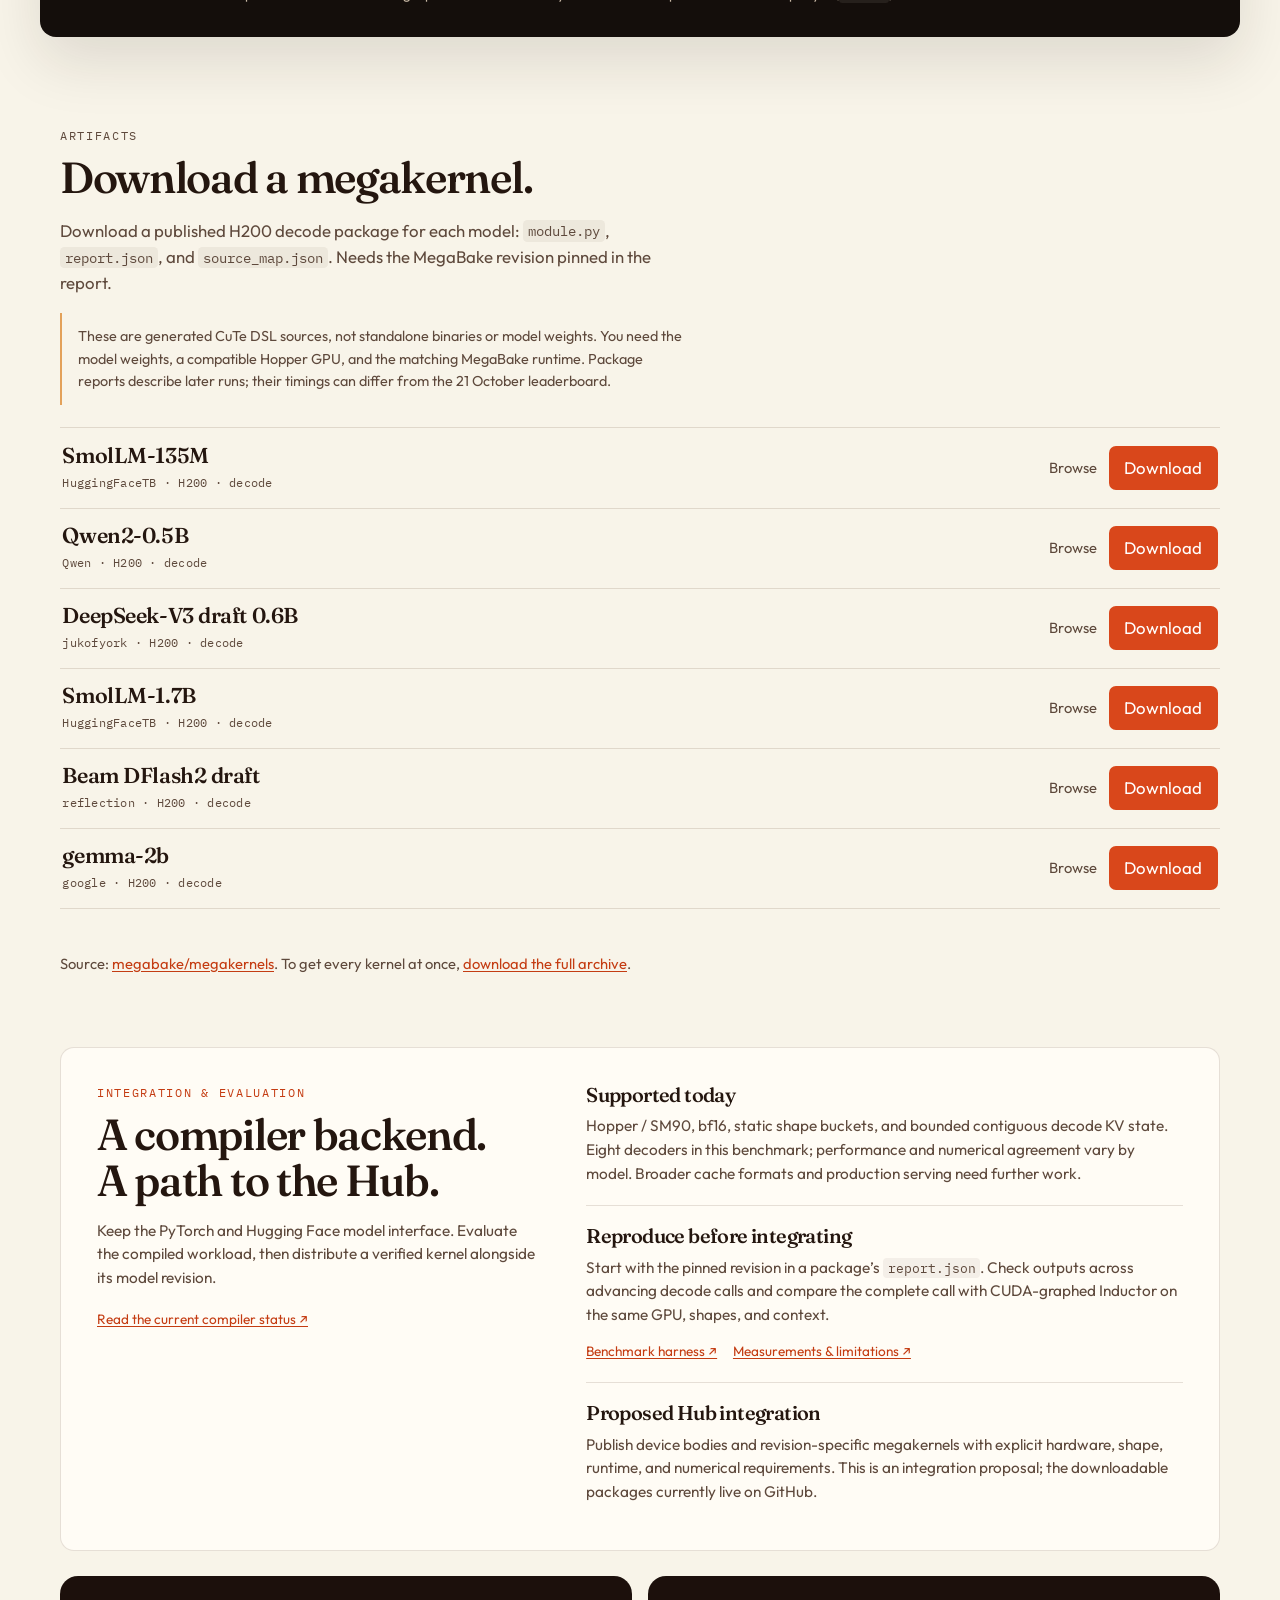
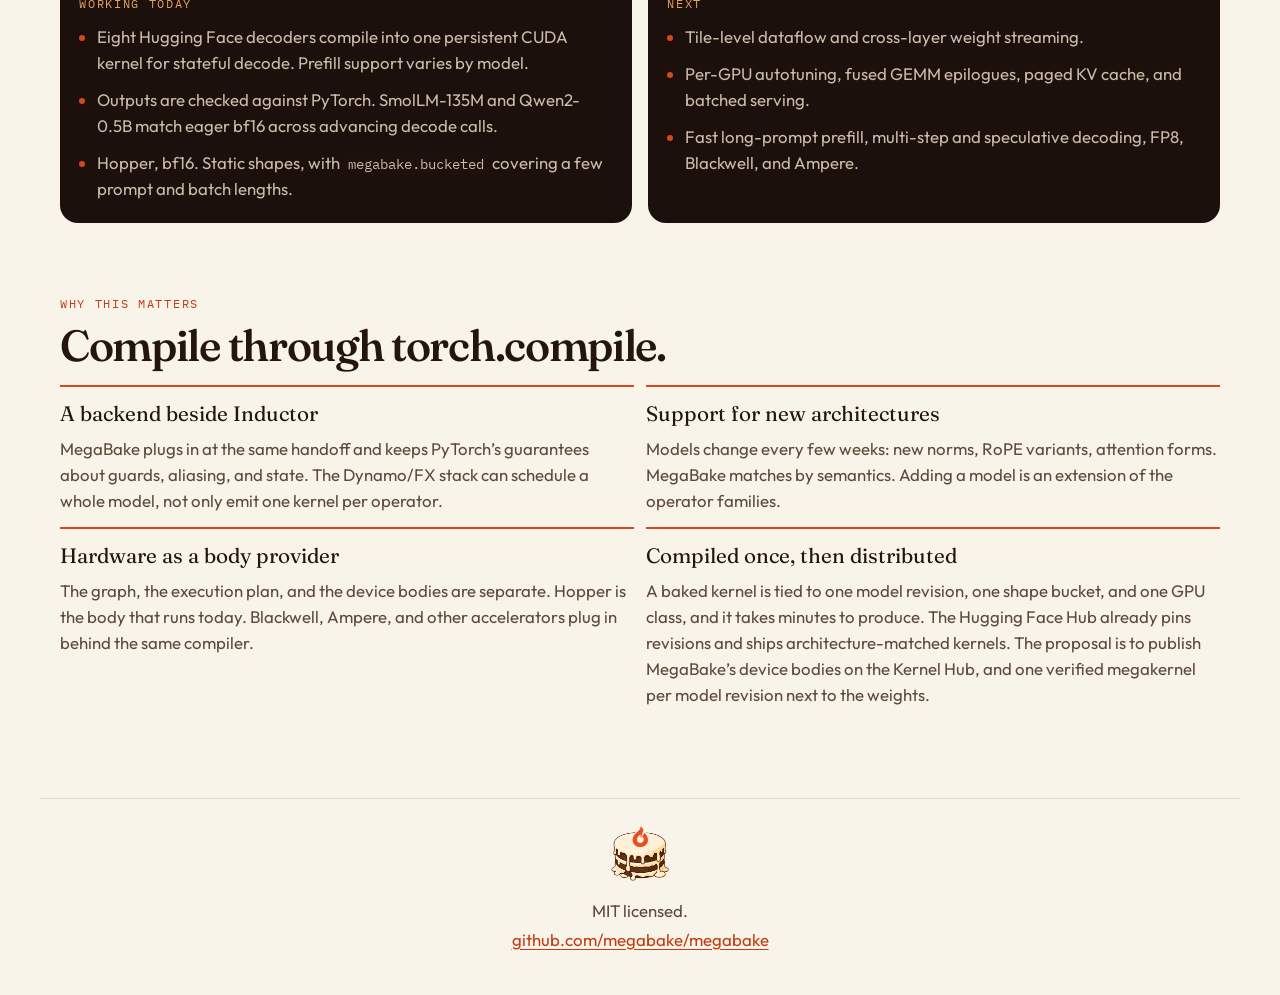
==== commit b88661dd: "Improve phone leaderboard and remove detailed method sections" ====
--- a/index.html
+++ b/index.html
@@ -29,7 +29,7 @@
         <a href="#pitch">Overview</a>
         <a href="#leaderboard">Leaderboard</a>
         <a href="#download">Download</a>
-        <a href="#method">Method</a>
+        <a href="#evaluation">Integration</a>
       </nav>
       <a class="github" href="https://github.com/megabake/megabake">
         <svg viewBox="0 0 16 16" aria-hidden="true">
@@ -107,14 +107,11 @@
               <p class="kicker light">Measured 21 Oct 2026</p>
               <h2>Decode leaderboard</h2>
               <p class="board-intro">
-                Batch-1 decode, one token per call. Speed is tokens per second.
-                Every row is the same machine: an NVIDIA H200 MIG
-                3g.71gb slice, 60 SMs, about 2.2&nbsp;TB/s, bf16.
-                Ranked by MegaBake speed. A smaller model can post a higher
-                tokens/sec and still trail Inductor on that same model.
+                Eight models, one GPU. Compare decode speed with CUDA-graphed
+                Inductor, or open a breakdown for timings and model-specific notes.
               </p>
             </div>
-            <p class="stamp">H200 · bf16 · batch 1</p>
+            <p class="stamp">H200 MIG · 60 SMs · bf16 · batch 1</p>
           </div>
 
           <div class="toolbar">
@@ -146,7 +143,7 @@
           <div class="legend">
             <span><i class="swatch bake"></i> MegaBake</span>
             <span><i class="swatch base"></i> CUDA-graphed Inductor</span>
-            <span class="legend-note">Faster / Slower means at least a 10% difference in speed. Close is within 10%; the shared slice has 10–15% clock noise.</span>
+            <span class="legend-note">Speed differences within 10% are labeled close. Shared-GPU clock noise is 10–15%.</span>
           </div>
 
           <noscript><p class="board-intro">Enable JavaScript to explore the leaderboard. All measurements are available in <a href="https://github.com/megabake/megabake/blob/main/ROADMAP.md">the source roadmap</a>.</p></noscript>
@@ -177,7 +174,7 @@
             <p>
               Source:
               <a href="https://github.com/megabake/megabake/blob/main/ROADMAP.md">ROADMAP.md</a>
-              §7, <code>benchmarks/full_model.py</code>, 40 warm calls, KV capacity 128,
+              §7, <code>benchmarks/full_model.py</code>. H200 MIG 3g.71gb, 60 SMs, about 2.2 TB/s. Batch 1, bf16, one token per call; 40 warm calls, KV capacity 128,
               context under 100 tokens. “Call” time is the median. Kernel time is
               profiled GPU time of one call. Inductor’s decode baseline is a
               hand-captured CUDA graph. The slice is shared with other tenants,
@@ -241,113 +238,6 @@
         </div>
       </section>
 
-      <section class="prose" id="problem">
-        <p class="kicker">The problem</p>
-        <h2>Decode is a long chain of kernel launches.</h2>
-        <p>
-          Autoregressive decoding produces one token per forward pass. At small
-          batch sizes that pass is memory-bandwidth bound: the GPU streams every
-          weight from HBM once per token, so the floor is weight bytes divided
-          by memory bandwidth. A decode step in eager PyTorch is hundreds to
-          thousands of separate launches. <code>torch.compile</code> fuses some
-          of them, and CUDA graphs remove most of the CPU launch overhead. The
-          GPU still runs a chain of kernels, and every boundary costs something.
-        </p>
-        <ol class="costs">
-          <li>
-            <h3>A full barrier and a memory flush</h3>
-            <p>Every streaming multiprocessor waits for the slowest thread block before downstream work can start, including work whose inputs are already finished.</p>
-          </li>
-          <li>
-            <h3>Cold pipelines</h3>
-            <p>Each matrix multiply refills its load pipeline from empty. The next layer waits for its own launch, and shared memory does not survive across kernels.</p>
-          </li>
-          <li>
-            <h3>Stranded SMs</h3>
-            <p>A small projection that occupies part of the GPU leaves the rest idle, and that idle capacity cannot pick up future work.</p>
-          </li>
-        </ol>
-        <p>
-          The known answer is a megakernel: one persistent kernel that runs the
-          whole model, with fine-grained dependencies in place of kernel
-          boundaries. Hand-written megakernels have shown large decode speedups
-          on H100 and B200. Each one takes specialists weeks to months, is tied
-          to one architecture on one GPU, and goes stale with the next model
-          release.
-        </p>
-      </section>
-
-      <section class="prose" id="method">
-        <p class="kicker">What MegaBake does</p>
-        <h2>The megakernel is a compiler output.</h2>
-        <ol class="steps">
-          <li>
-            <h3>Capture through PyTorch’s own stack</h3>
-            <p>TorchDynamo captures the call. AOT and post-grad passes normalize the FX graph. MegaBake takes the graph where Inductor would lower it, and keeps guards, aliasing, mutations, and outputs.</p>
-          </li>
-          <li>
-            <h3>Recover what the graph computes</h3>
-            <p>Regions carry explicit layouts, dependencies, state effects, and numeric requirements. Coverage comes from operator families and declared ops, including attention through transformers’ <code>AttentionInterface</code>. A new architecture compiles by extending those families.</p>
-          </li>
-          <li>
-            <h3>Compose tuned device code</h3>
-            <p>Each region maps to a body in NVIDIA’s CuTe DSL. Matrix multiplies use a Hopper TMA/WGMMA pipeline, with a small-batch variant. Decode attention splits long contexts across SMs. Norms, RoPE, and activations fold into their consumers. The tuned pipeline stays intact inside the composed kernel.</p>
-          </li>
-          <li>
-            <h3>Plan one persistent kernel</h3>
-            <p>MegaBake decides which tiles each SM computes, when, in which shared or global buffers, and with what synchronization.</p>
-          </li>
-          <li>
-            <h3>Verify before use</h3>
-            <p>The captured graph is the correctness reference. An unsupported graph fails with a clear message, or the whole invocation falls back to <code>torch.compile</code>. Numerics stay labeled either way.</p>
-          </li>
-        </ol>
-      </section>
-
-      <section class="prose" id="headroom">
-        <p class="kicker">Still on the table</p>
-        <h2>The launch cost is the first slice of the gain.</h2>
-        <p>
-          So far MegaBake has mostly removed launch and dispatch cost. Larger
-          gains come from schedules a chain of kernels cannot express. These
-          are engineering estimates, not measurements yet. Bandwidth use is
-          about 50% on SmolLM-1.7B.
-        </p>
-        <div class="table-scroll light-scroll">
-          <table class="plain">
-            <thead>
-              <tr>
-                <th scope="col">Optimization</th>
-                <th scope="col">What it changes</th>
-                <th scope="col">Estimated gain</th>
-              </tr>
-            </thead>
-            <tbody>
-              <tr>
-                <th scope="row">Tile-level dataflow</th>
-                <td>Each SM waits only on the tiles it consumes, using event counters in place of grid-wide barriers.</td>
-                <td>5–30% lower GPU time</td>
-              </tr>
-              <tr>
-                <th scope="row">Cross-layer weight streaming</th>
-                <td>Waiting SMs prefetch the next layer’s weights while the current layer computes, so GEMM pipelines stay warm across layers.</td>
-                <td>A further 8–15% on larger models</td>
-              </tr>
-              <tr>
-                <th scope="row">On-device multi-step decoding</th>
-                <td>Sampling and the next embedding run inside the kernel, so several tokens are generated per launch.</td>
-                <td>10–25% per token end to end</td>
-              </tr>
-              <tr>
-                <th scope="row">In-kernel speculative verification</th>
-                <td>At batch 1, verifying 8 draft tokens costs about the same weight traffic as verifying 1.</td>
-                <td>2–4× tokens per second</td>
-              </tr>
-            </tbody>
-          </table>
-        </div>
-      </section>
-
       <section class="split">
         <div>
           <p class="kicker">Working today</p>
--- a/css/site.css
+++ b/css/site.css
@@ -407,6 +407,7 @@
 .chip.behind { background: rgba(255, 194, 176, 0.12); color: var(--loss); }
 .chip.close { background: rgba(243, 215, 161, 0.12); color: var(--close); }
 .bars { margin-top: 0.45rem; display: grid; gap: 0.28rem; min-width: 180px; }
+.bar-row > span { display: none; }
 .bar-row { display: grid; grid-template-columns: 4.6rem 1fr; gap: 0.4rem; align-items: center; }
 .bar-row em { font-style: normal; font-family: var(--mono); font-size: 0.68rem; color: var(--board-dim); }
 .track { height: 7px; background: rgba(246, 240, 223, 0.08); border-radius: 99px; overflow: hidden; }
@@ -684,34 +685,63 @@
   .github { margin-left: auto; }
   .board-wrap { padding-inline: 0.75rem; }
   .prose, .download { padding-top: 2.5rem; }
-  .board .result { position: relative; padding: 1rem 0; }
-  .board .result .col-rank-cell { width: auto; position: absolute; right: 0.5rem; top: 1rem; }
-  .board .result td[data-label="Model"] { padding-right: 2rem; }
-  .board .result td[data-label="Hardware"] { font-size: 0.85rem; padding-block: 0.65rem; }
-  .board .result td[data-label="Model"]::before, .board .result td[data-label="Hardware"]::before { display: none; }
-  .board .result td[data-label="Hardware"] > div { display: inline; }
-  .board .result td[data-label="Hardware"] .hw-detail::before { content: " · "; }
-  .board .breakdown dl { grid-template-columns: 1fr; }
-
-  .stamp { display: none; }
-  .board { padding: 1.1rem 0.8rem; }
+  .board { padding: 1.25rem 1rem; }
+  .board-head { display: block; }
+  .board h2 { font-size: clamp(1.85rem, 7.6vw, 2.7rem); }
+  .board-intro { font-size: 0.9rem; line-height: 1.5; }
+  .stamp { display: inline-block; margin: 1rem 0 0; border: 0; border-radius: 0; padding: 0; font-size: 0.65rem; letter-spacing: 0.03em; }
+  .toolbar { gap: 0.6rem; margin-top: 1rem; }
+  .toolbar .segment { display: flex; width: 100%; }
+  .toolbar .segment button { flex: 1; padding-inline: 0.3rem; font-size: 0.86rem; }
+  .mobile-sort { justify-content: space-between; }
+  .mobile-sort select { flex: 1; max-width: 75%; }
+  .measure-note { font-size: 0.76rem; }
+  .legend { font-size: 0.75rem; gap: 0.4rem 1rem; padding-block: 0.5rem; }
+  .legend-note { font-size: 0.72rem; }
   .board thead { display: none; }
-  .board table, .board tbody, .board tr, .board td { display: block; width: 100%; }
-  .board tr { border-top: 1px solid var(--board-line); padding: 0.35rem 0 0.7rem; }
-  .board td { border-top: 0; padding: 0.25rem 0.2rem; }
-  .board td::before {
-    content: attr(data-label);
-    display: block;
-    font-family: var(--mono);
-    font-size: 0.68rem;
-    letter-spacing: 0.12em;
-    text-transform: uppercase;
-    color: var(--board-dim);
-    margin-bottom: 0.15rem;
+  .board table, .board tbody { display: block; width: 100%; }
+  .board .result {
+    display: grid;
+    grid-template-columns: 1.6rem minmax(0, 1fr);
+    column-gap: 0.5rem;
+    width: 100%;
+    margin-top: 0.75rem;
+    padding: 1rem 0.85rem 0.2rem;
+    border: 1px solid var(--board-line);
+    border-radius: 12px;
+    background: #ffffff04;
   }
-  .col-rank-cell::before { display: none; }
-  .breakdown td::before { display: none; }
-  .breakdown:not(.is-open) { border-top-color: transparent; padding: 0; }
+  .board .result td { display: block; width: auto; border: 0; padding: 0; min-width: 0; }
+  .board .result td::before { display: none; }
+  .board .result .col-rank-cell { padding-top: 0.1rem; }
+  .rank { font: 0.85rem var(--mono); color: var(--board-dim); }
+  .rank::before { content: "#"; font-size: 0.7rem; }
+  .model-name { font-size: 1rem; line-height: 1.3; overflow-wrap: anywhere; }
+  .model-note { font-size: 0.73rem; margin-top: 0.25rem; line-height: 1.45; }
+  .board .result td[data-label="Hardware"] { display: none; }
+  .board .result td[data-label="Speed"] {
+    grid-column: 1 / -1;
+    display: grid;
+    grid-template-columns: minmax(0, 1fr) auto;
+    align-items: center;
+    margin-top: 0.9rem;
+  }
+  .speed-num { font-size: 1.65rem; line-height: 1.2; }
+  .speed-meta { grid-column: 1; font-size: 0.73rem; margin-top: 0.2rem; }
+  .chip { grid-column: 2; grid-row: 1 / 3; margin: 0; font-size: 0.68rem; padding: 0.3rem 0.5rem; }
+  .bars { grid-column: 1 / -1; margin-top: 0.85rem; gap: 0.4rem; min-width: 0; }
+  .bar-row { grid-template-columns: 4rem minmax(0, 1fr) 2.5rem; }
+  .bar-row em { font-size: 0.62rem; }
+  .bar-row > span { display: block; font: 0.65rem var(--mono); text-align: right; color: var(--board-dim); }
+  .track { height: 5px; }
+  .board .result .more { grid-column: 1 / -1; margin-top: 0.6rem; justify-content: center; width: 100%; border-top: 1px solid var(--board-line); text-decoration: none; font-size: 0.75rem; }
+  .more::after { content: " +"; white-space: pre; }
+  .more[aria-expanded="true"]::after { content: " −"; }
+  .board .breakdown { display: block; border: 1px solid var(--board-line); border-top: 0; border-radius: 0 0 12px 12px; margin-top: -8px; padding: 0.5rem 0 0; background: #ffffff04; }
+  .board .breakdown td { display: block; width: 100%; border: 0; padding: 0.85rem; background: transparent; font-size: 0.82rem; }
+  .board .breakdown dl { grid-template-columns: 1fr; gap: 0.8rem; }
+  .breakdown dt { font-size: 0.62rem; }
+
 }
 @media (prefers-reduced-motion: reduce) {
   html { scroll-behavior: auto; }
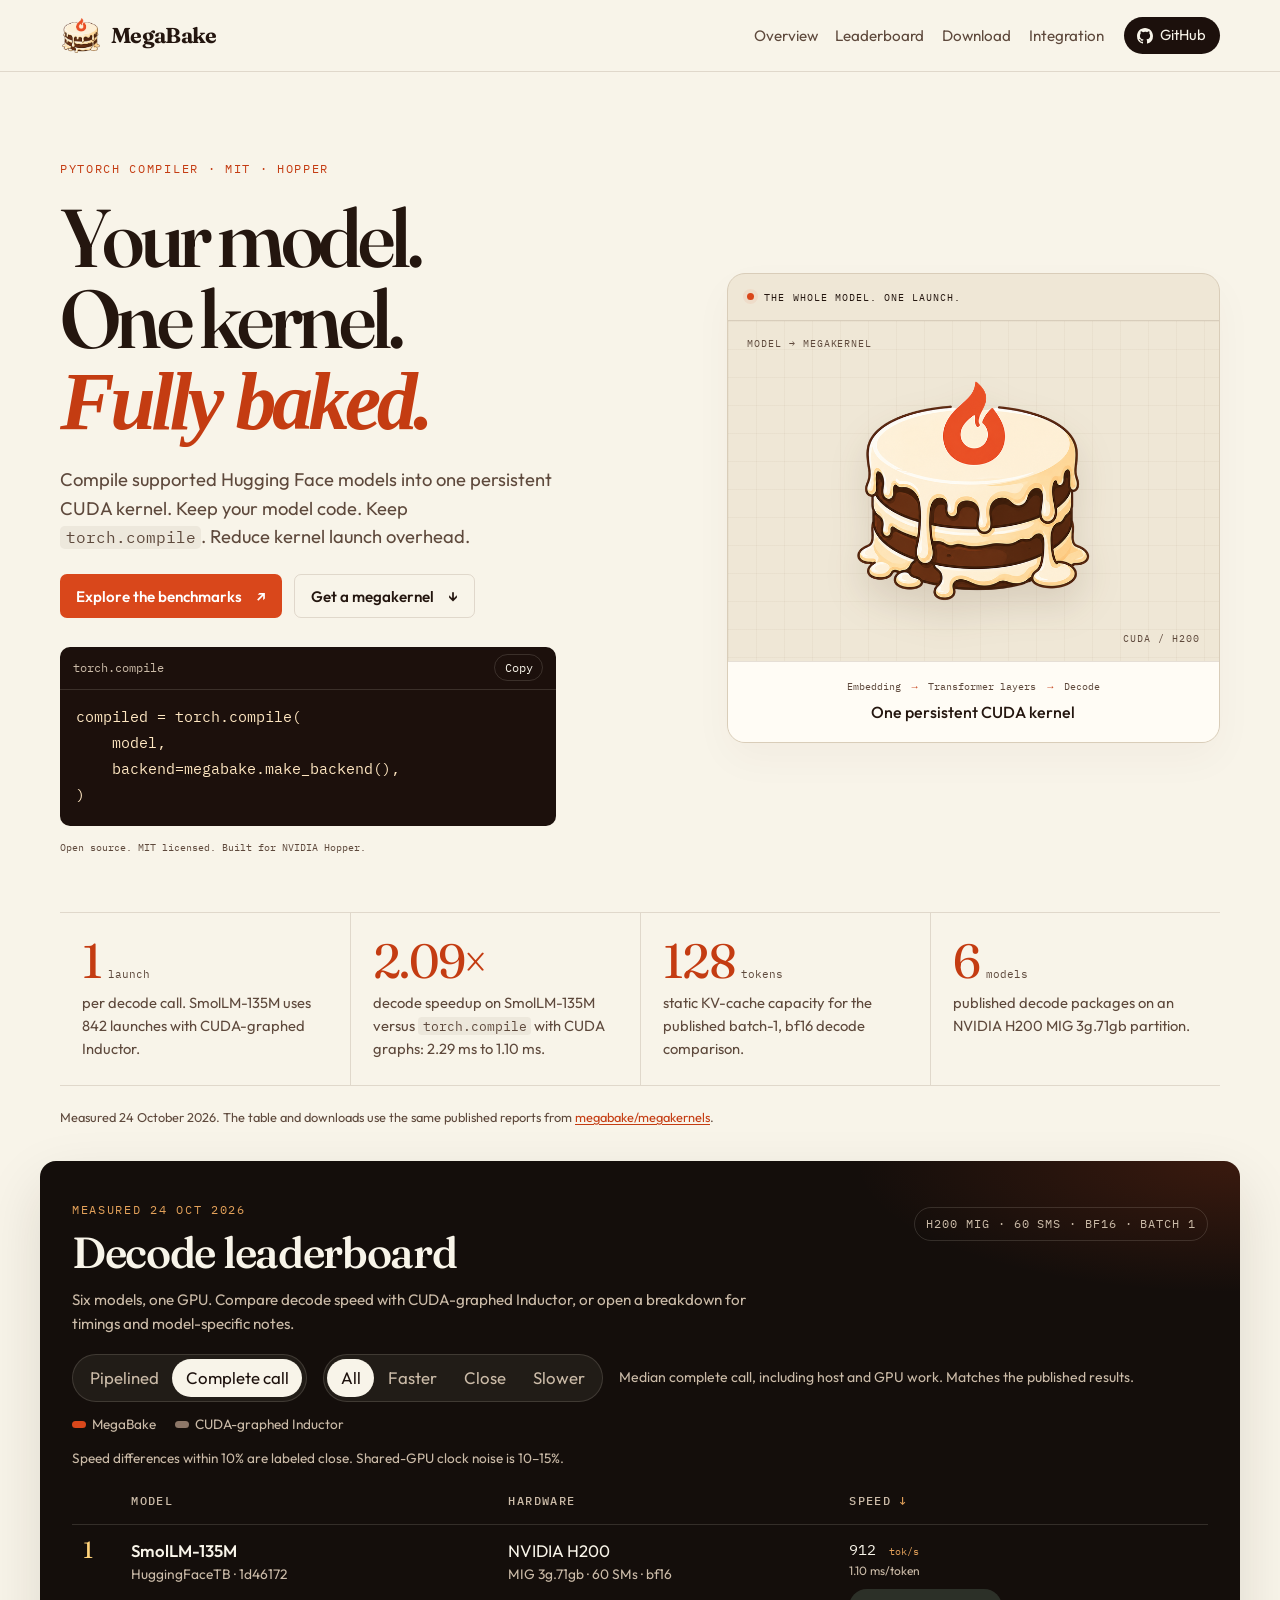
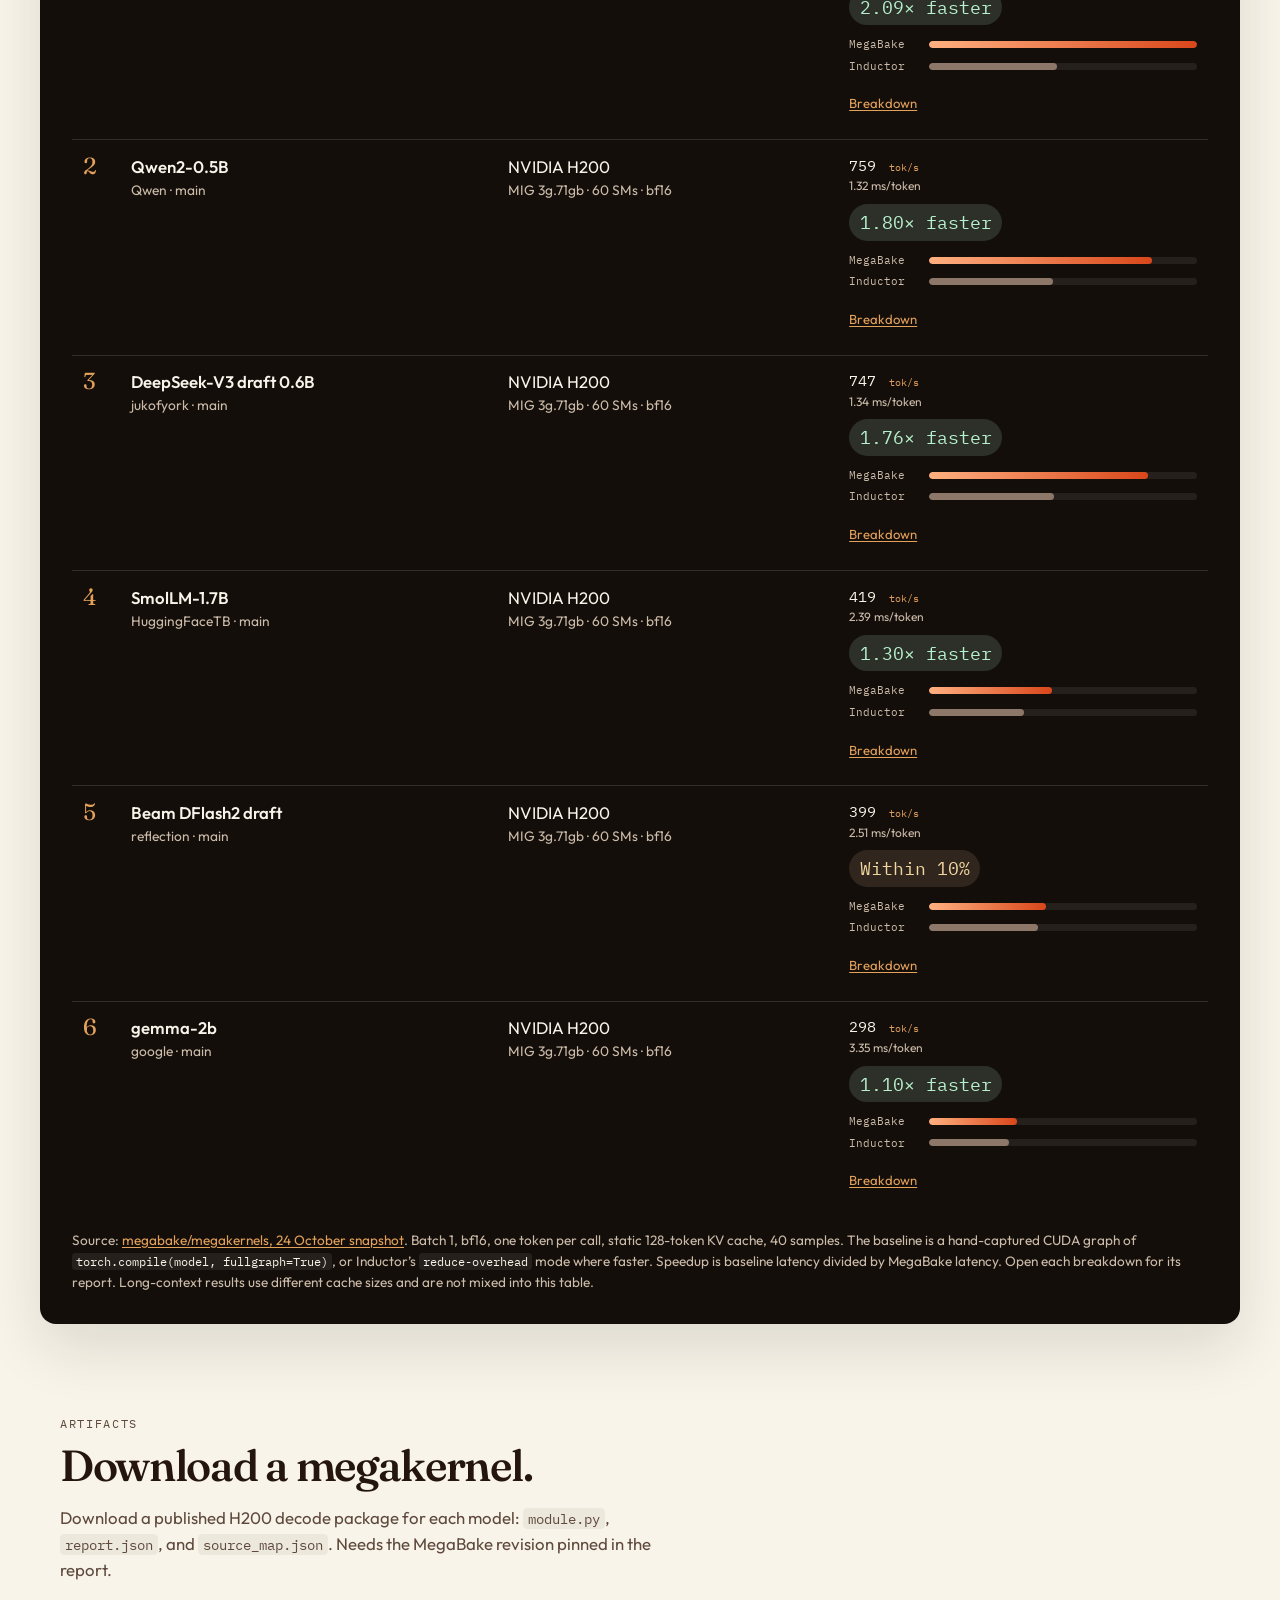
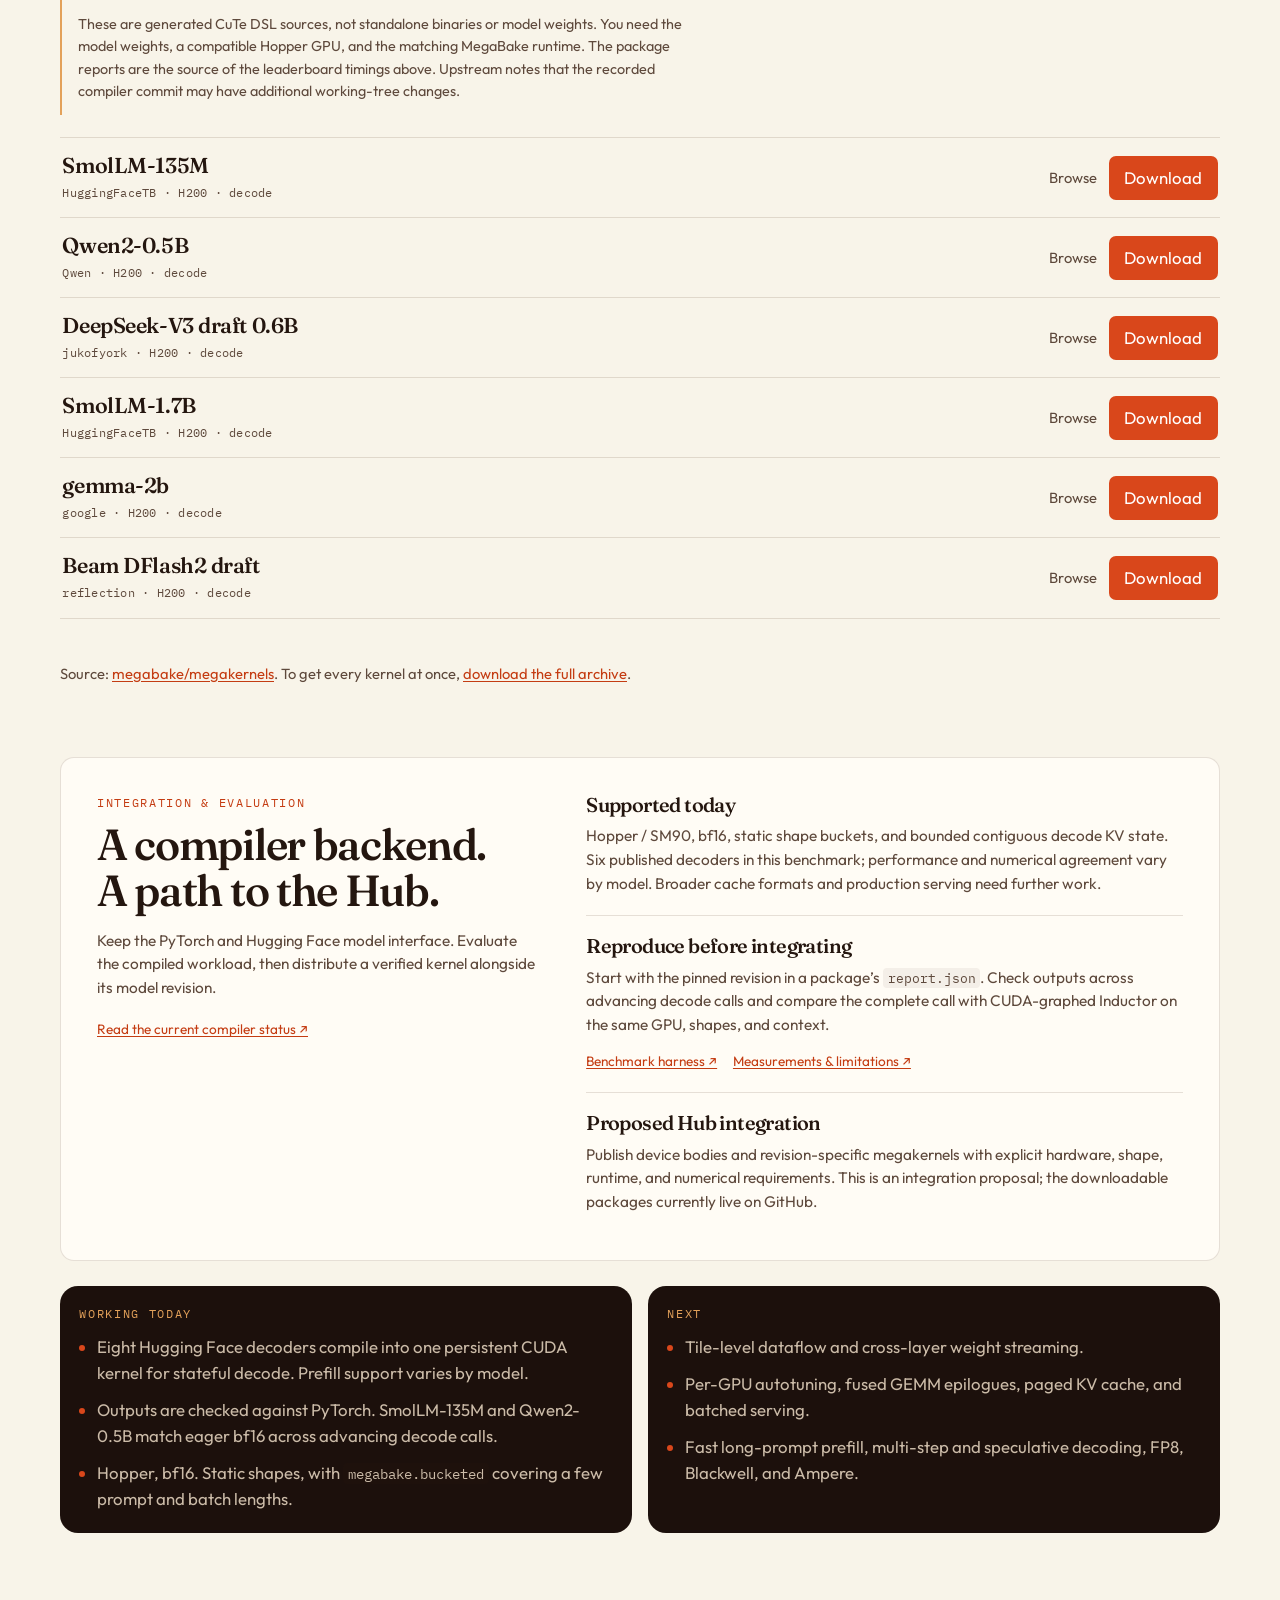
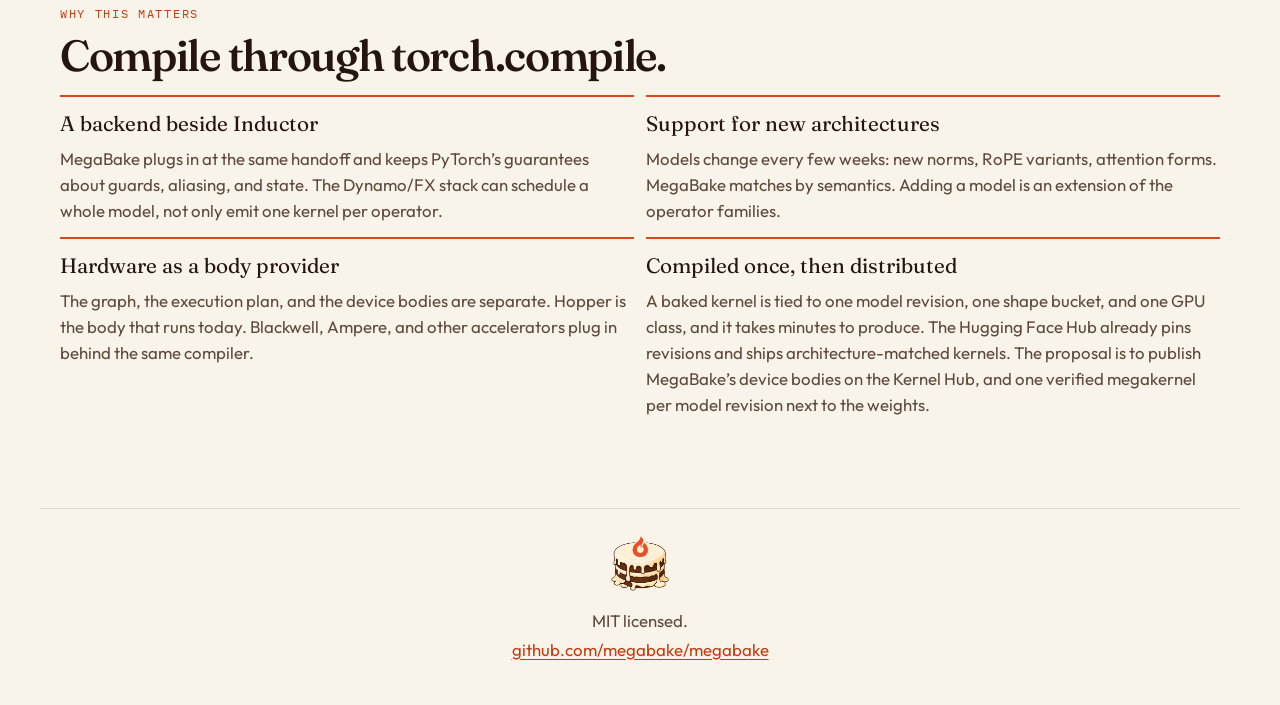
==== commit 14d3d211: "Use published megakernel reports and enlarge mobile comparison badges" ====
--- a/index.html
+++ b/index.html
@@ -80,34 +80,34 @@
         </figure>
       </section>
 
-      <section class="stats" aria-label="Headline results">
+      <section class="stats" aria-label="Published decode results">
         <article>
           <p class="stat">1<span> launch</span></p>
-          <p>per token. SmolLM-135M issues 1,780 in eager PyTorch and 632 under <code>torch.compile</code>.</p>
-        </article>
-        <article>
-          <p class="stat">14×</p>
-          <p>lower latency than eager PyTorch on SmolLM-135M, from 30.6&nbsp;ms to 2.1&nbsp;ms per token.</p>
-        </article>
-        <article>
-          <p class="stat">5.6×</p>
-          <p>lower per-token latency than <code>torch.compile</code> in its default mode, at the top of the range.</p>
-        </article>
-        <article>
-          <p class="stat">8<span> models</span></p>
-          <p>complete Hugging Face decoders, batch-1 decode, bf16, on an H200 60-SM partition.</p>
-        </article>
-      </section>
-      <p class="baseline-note">Headline latency gains use earlier eager / default <code>torch.compile</code> baselines.
-        The leaderboard below compares against the stronger CUDA-graphed Inductor baseline.</p>
+          <p>per decode call. SmolLM-135M uses 842 launches with CUDA-graphed Inductor.</p>
+        </article>
+        <article>
+          <p class="stat">2.09×</p>
+          <p>decode speedup on SmolLM-135M versus <code>torch.compile</code> with CUDA graphs: 2.29 ms to 1.10 ms.</p>
+        </article>
+        <article>
+          <p class="stat">128<span> tokens</span></p>
+          <p>static KV-cache capacity for the published batch-1, bf16 decode comparison.</p>
+        </article>
+        <article>
+          <p class="stat">6<span> models</span></p>
+          <p>published decode packages on an NVIDIA H200 MIG 3g.71gb partition.</p>
+        </article>
+      </section>
+      <p class="baseline-note">Measured 24 October 2026. The table and downloads use the same published reports from
+        <a href="https://github.com/megabake/megakernels">megabake/megakernels</a>.</p>
       <section class="board-wrap" id="leaderboard">
         <div class="board">
           <div class="board-head">
             <div>
-              <p class="kicker light">Measured 21 Oct 2026</p>
+              <p class="kicker light">Measured 24 Oct 2026</p>
               <h2>Decode leaderboard</h2>
               <p class="board-intro">
-                Eight models, one GPU. Compare decode speed with CUDA-graphed
+                Six models, one GPU. Compare decode speed with CUDA-graphed
                 Inductor, or open a breakdown for timings and model-specific notes.
               </p>
             </div>
@@ -117,8 +117,8 @@
           <div class="toolbar">
             <div class="segment" role="group" aria-label="Which call time to rank">
               <span class="segment-thumb" aria-hidden="true"></span>
-              <button type="button" data-measure="pipelined" aria-pressed="true">Pipelined</button>
-              <button type="button" data-measure="synced" aria-pressed="false">Synchronized</button>
+              <button type="button" data-measure="pipelined" aria-pressed="false">Pipelined</button>
+              <button type="button" data-measure="synced" aria-pressed="true">Complete call</button>
             </div>
             <div class="segment" role="group" aria-label="Filter models">
               <span class="segment-thumb" aria-hidden="true"></span>
@@ -136,7 +136,7 @@
               </select>
             </label>
             <p class="measure-note" id="measure-note">
-              Pipelined calls overlap host work with the previous kernel.
+              Median complete call, including host and GPU work. Matches the published results.
             </p>
           </div>
 
@@ -146,7 +146,7 @@
             <span class="legend-note">Speed differences within 10% are labeled close. Shared-GPU clock noise is 10–15%.</span>
           </div>
 
-          <noscript><p class="board-intro">Enable JavaScript to explore the leaderboard. All measurements are available in <a href="https://github.com/megabake/megabake/blob/main/ROADMAP.md">the source roadmap</a>.</p></noscript>
+          <noscript><p class="board-intro">Enable JavaScript to explore the leaderboard. All measurements are available in <a href="https://github.com/megabake/megakernels">the published reports</a>.</p></noscript>
           <div class="table-scroll">
             <table>
               <caption class="sr-only">
@@ -171,17 +171,12 @@
           <p class="sr-only" id="live-status" aria-live="polite"></p>
 
           <footer class="board-foot">
-            <p>
-              Source:
-              <a href="https://github.com/megabake/megabake/blob/main/ROADMAP.md">ROADMAP.md</a>
-              §7, <code>benchmarks/full_model.py</code>. H200 MIG 3g.71gb, 60 SMs, about 2.2 TB/s. Batch 1, bf16, one token per call; 40 warm calls, KV capacity 128,
-              context under 100 tokens. “Call” time is the median. Kernel time is
-              profiled GPU time of one call. Inductor’s decode baseline is a
-              hand-captured CUDA graph. The slice is shared with other tenants,
-              so single-call times move 10–15%. 4-token prefill is still behind
-              CUDA-graphed Inductor on every model. Qwen3.5 prefill does not
-              compile yet (<code>cumsum</code>).
-            </p>
+            <p>Source: <a href="https://github.com/megabake/megakernels/tree/4f5f3b77d8af3c140ab9c0c7ffc60776f753185e">megabake/megakernels, 24 October snapshot</a>.
+              Batch 1, bf16, one token per call, static 128-token KV cache, 40 samples.
+              The baseline is a hand-captured CUDA graph of <code>torch.compile(model, fullgraph=True)</code>,
+              or Inductor’s <code>reduce-overhead</code> mode where faster.
+              Speedup is baseline latency divided by MegaBake latency. Open each breakdown for its report.
+              Long-context results use different cache sizes and are not mixed into this table.</p>
           </footer>
         </div>
       </section>
@@ -198,7 +193,7 @@
           </p>
           <p class="artifact-note">These are generated CuTe DSL sources, not standalone binaries or model weights.
             You need the model weights, a compatible Hopper GPU, and the matching MegaBake runtime.
-            Package reports describe later runs; their timings can differ from the 21 October leaderboard.</p>
+            The package reports are the source of the leaderboard timings above. Upstream notes that the recorded compiler commit may have additional working-tree changes.</p>
         </div>
 
         <ul class="kernel-list" id="kernel-list" aria-label="Published megakernels"></ul>
@@ -225,7 +220,7 @@
         </div>
         <div class="evaluation-details">
           <article><h3>Supported today</h3><p>Hopper / SM90, bf16, static shape buckets, and bounded contiguous decode KV state.
-            Eight decoders in this benchmark; performance and numerical agreement vary by model.
+            Six published decoders in this benchmark; performance and numerical agreement vary by model.
             Broader cache formats and production serving need further work.</p></article>
           <article><h3>Reproduce before integrating</h3><p>Start with the pinned revision in a package’s <code>report.json</code>.
             Check outputs across advancing decode calls and compare the complete call with CUDA-graphed Inductor
@@ -292,6 +287,8 @@
       </div>
     </footer>
 
+    <script src="js/benchmark-data.js"></script>
+    <script src="js/benchmarks.js"></script>
     <script src="js/board.js"></script>
     <script src="js/download.js"></script>
   </body>
--- a/css/site.css
+++ b/css/site.css
@@ -683,6 +683,8 @@
   .mobile-sort select { max-width: 100%; min-width: 0; border: 1px solid var(--board-line); background: var(--cake-deep); color: var(--cream); padding: 0.65rem; border-radius: 6px; font: inherit; }
   .segment button { padding: 0.45rem 0.65rem; font-size: 0.9rem; min-height: 44px; }
   .github { margin-left: auto; }
+  .nav { gap: 0.8rem; }
+  .nav a { font-size: 0.86rem; }
   .board-wrap { padding-inline: 0.75rem; }
   .prose, .download { padding-top: 2.5rem; }
   .board { padding: 1.25rem 1rem; }
@@ -728,7 +730,7 @@
   }
   .speed-num { font-size: 1.65rem; line-height: 1.2; }
   .speed-meta { grid-column: 1; font-size: 0.73rem; margin-top: 0.2rem; }
-  .chip { grid-column: 2; grid-row: 1 / 3; margin: 0; font-size: 0.68rem; padding: 0.3rem 0.5rem; }
+  .chip { grid-column: 2; grid-row: 1 / 3; margin: 0; font-size: clamp(0.85rem, 3.8vw, 1.1rem); font-weight: 500; padding: 0.4rem 0.6rem; }
   .bars { grid-column: 1 / -1; margin-top: 0.85rem; gap: 0.4rem; min-width: 0; }
   .bar-row { grid-template-columns: 4rem minmax(0, 1fr) 2.5rem; }
   .bar-row em { font-size: 0.62rem; }
@@ -777,3 +779,16 @@
 .more { display: inline-flex; align-items: center; min-height: 44px; }
 .kernel-browse { display: inline-flex; align-items: center; min-height: 44px; }
 .kernel-download { min-height: 44px; }
+
+/* Desktop emphasizes the speedup; phone cards retain their existing hierarchy. */
+.desktop-comparison { display: none; }
+@media (min-width: 681px) {
+  .desktop-comparison { display: inline; }
+  .mobile-comparison { display: none; }
+  .board .speed-num { font-size: 0.95rem; }
+  .board .speed-num > span:not(.tok) { font-size: 0.65rem; }
+  .board .speed-meta { font-size: 0.75rem; }
+  .board .chip { font-size: 1.15rem; padding: 0.25rem 0.65rem; margin-block: 0.5rem 0.25rem; }
+}
+
+.breakdown a { color: var(--caramel); }
